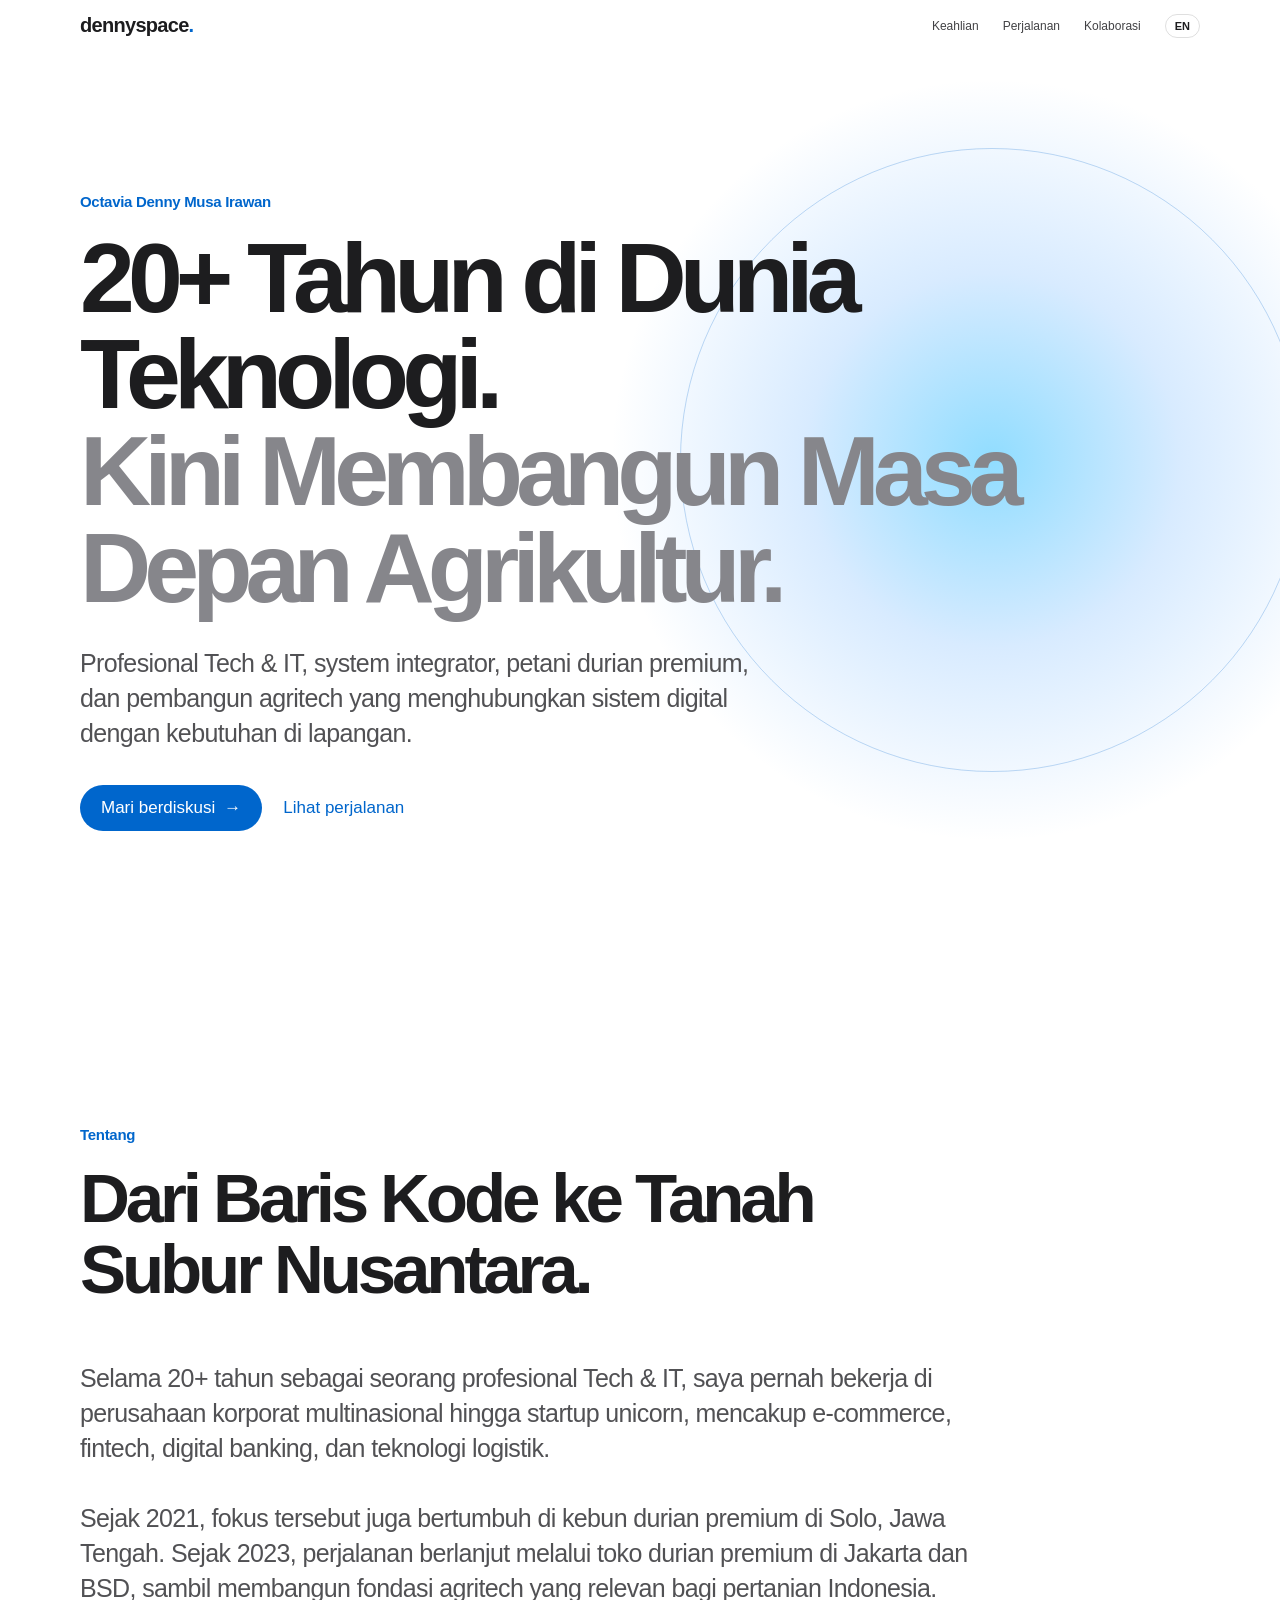
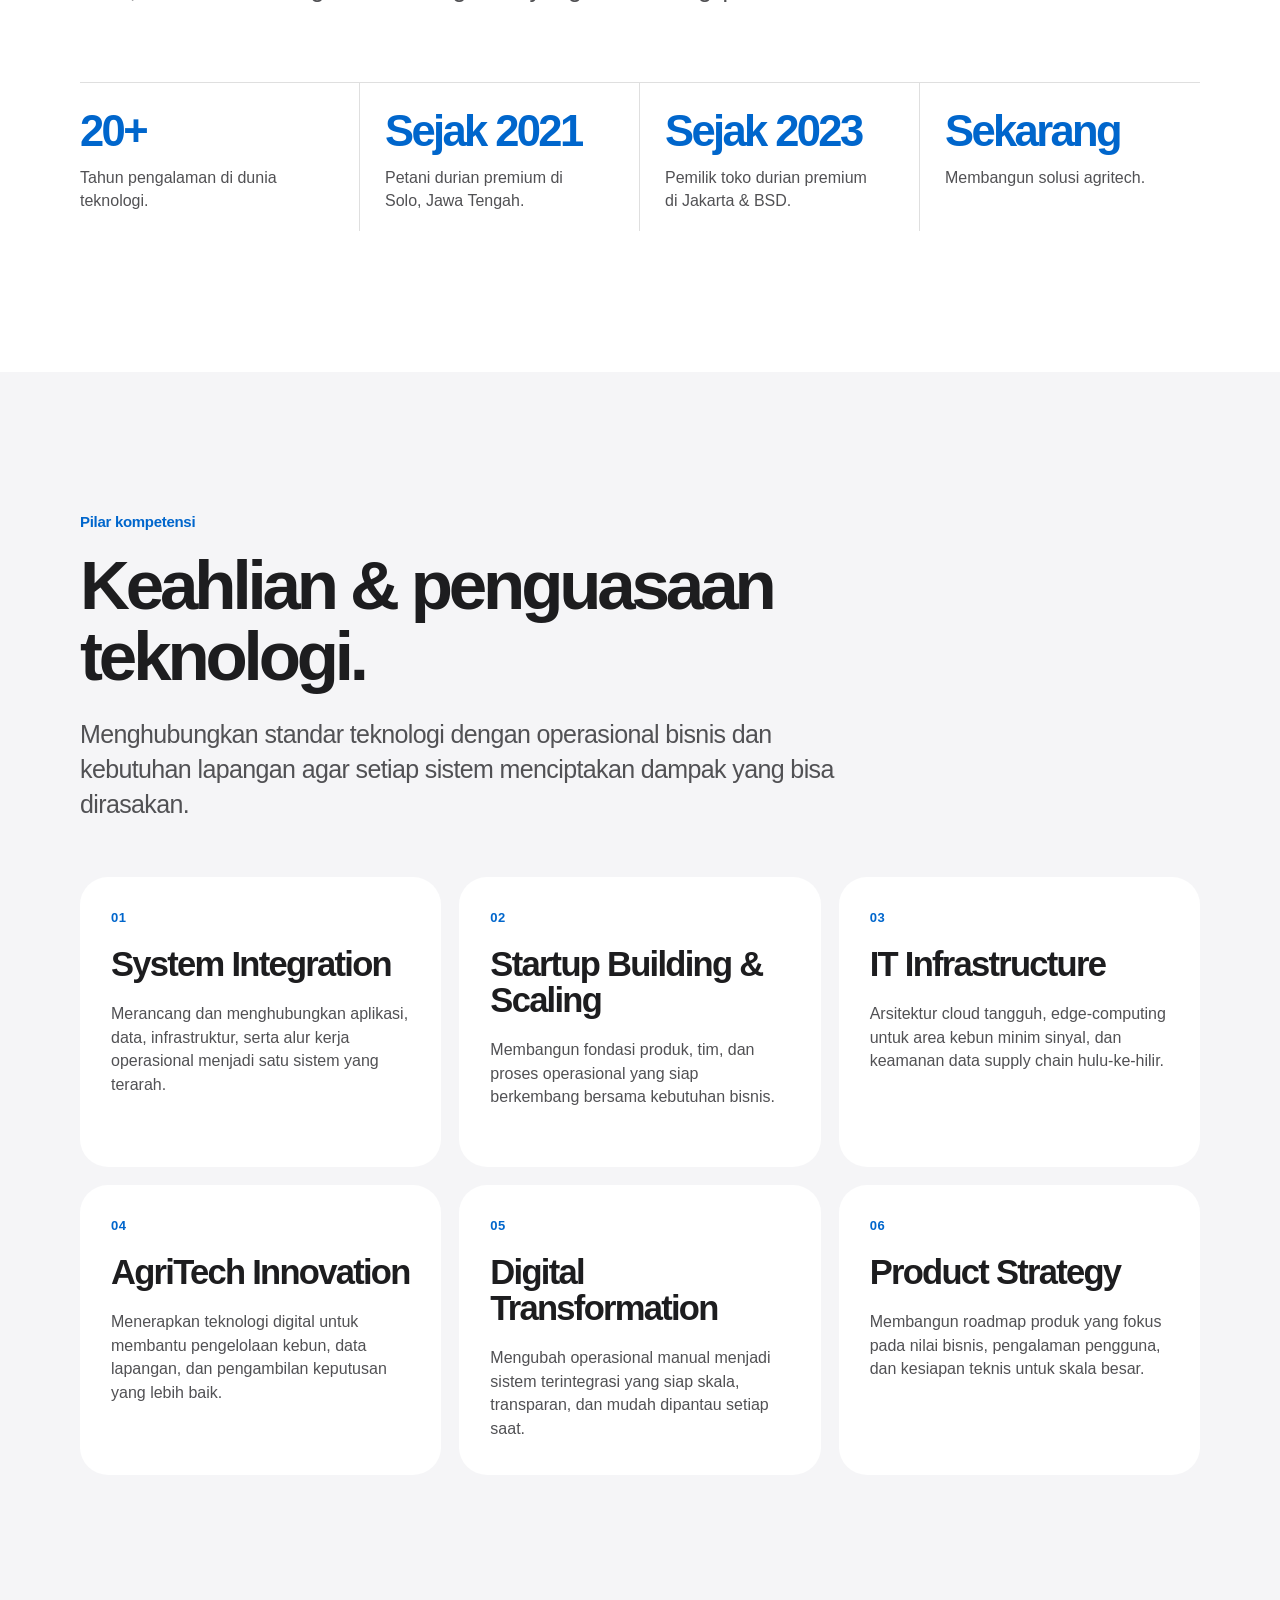
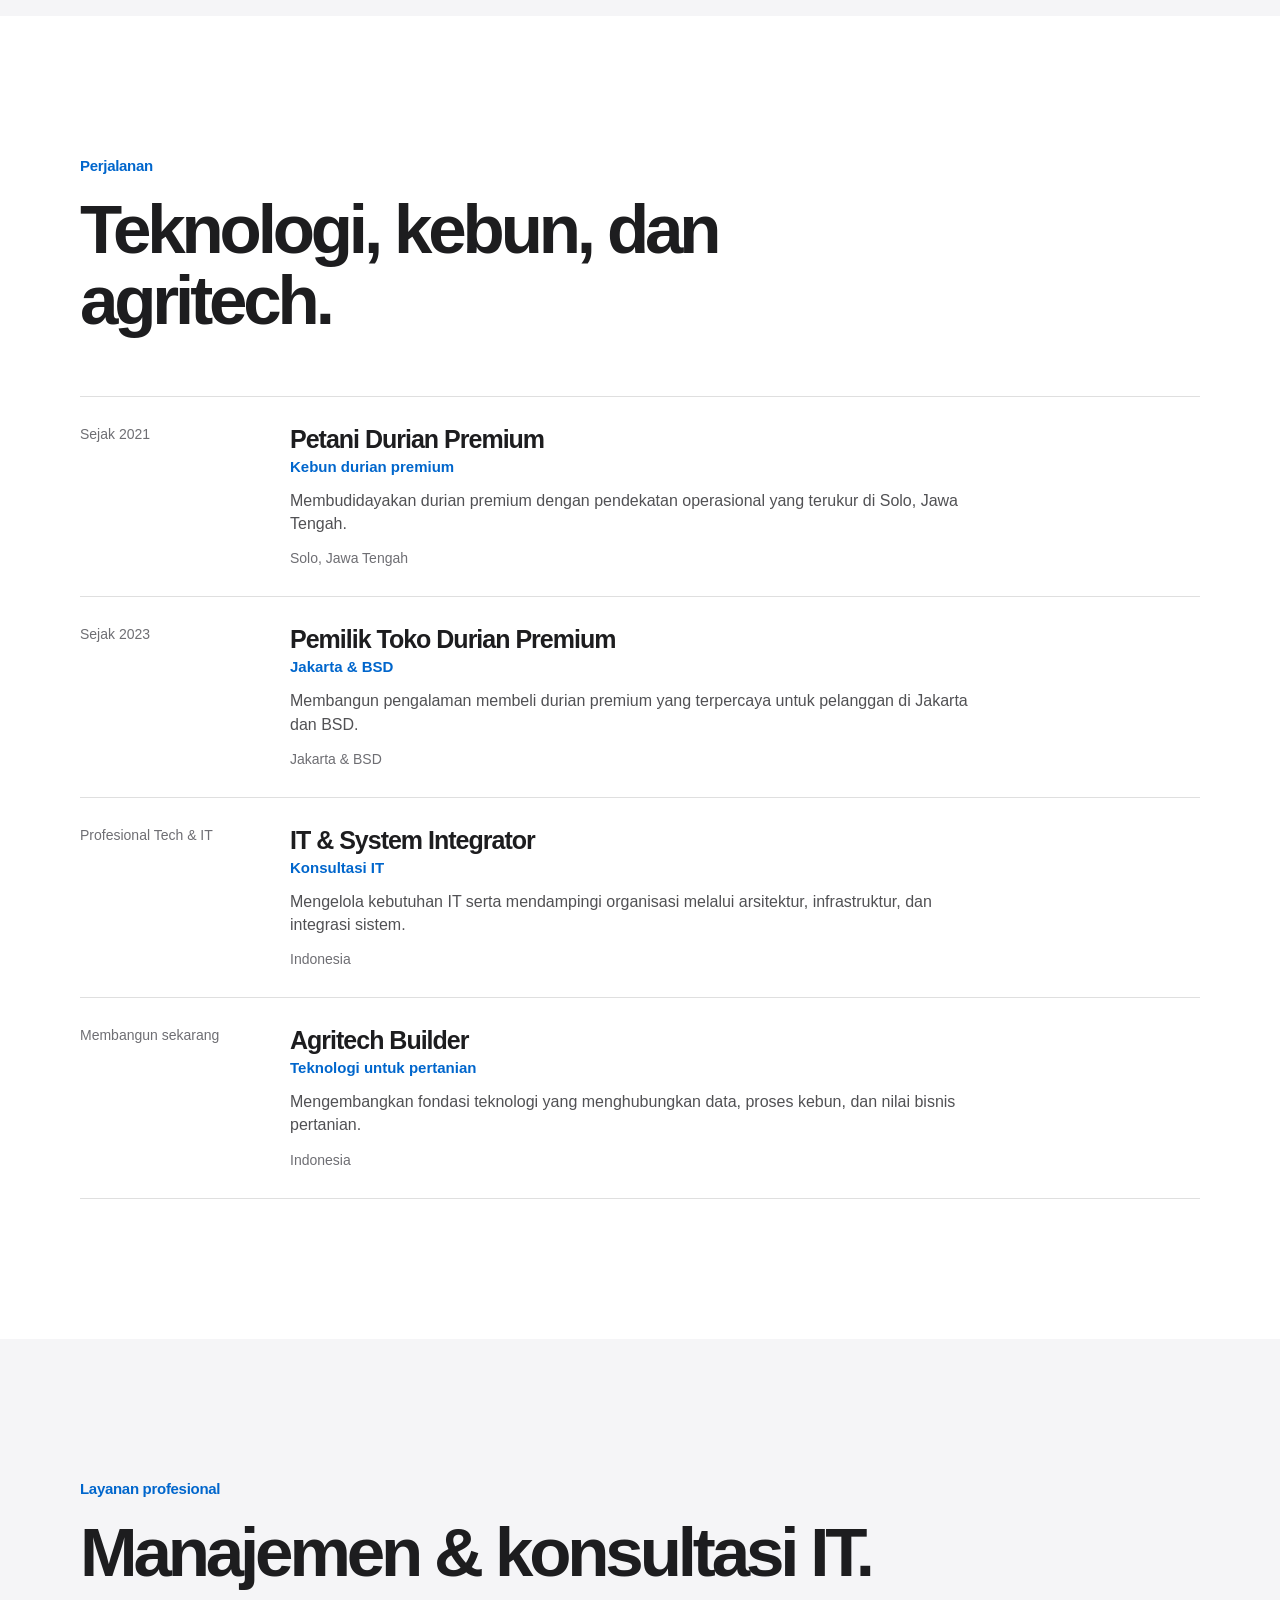
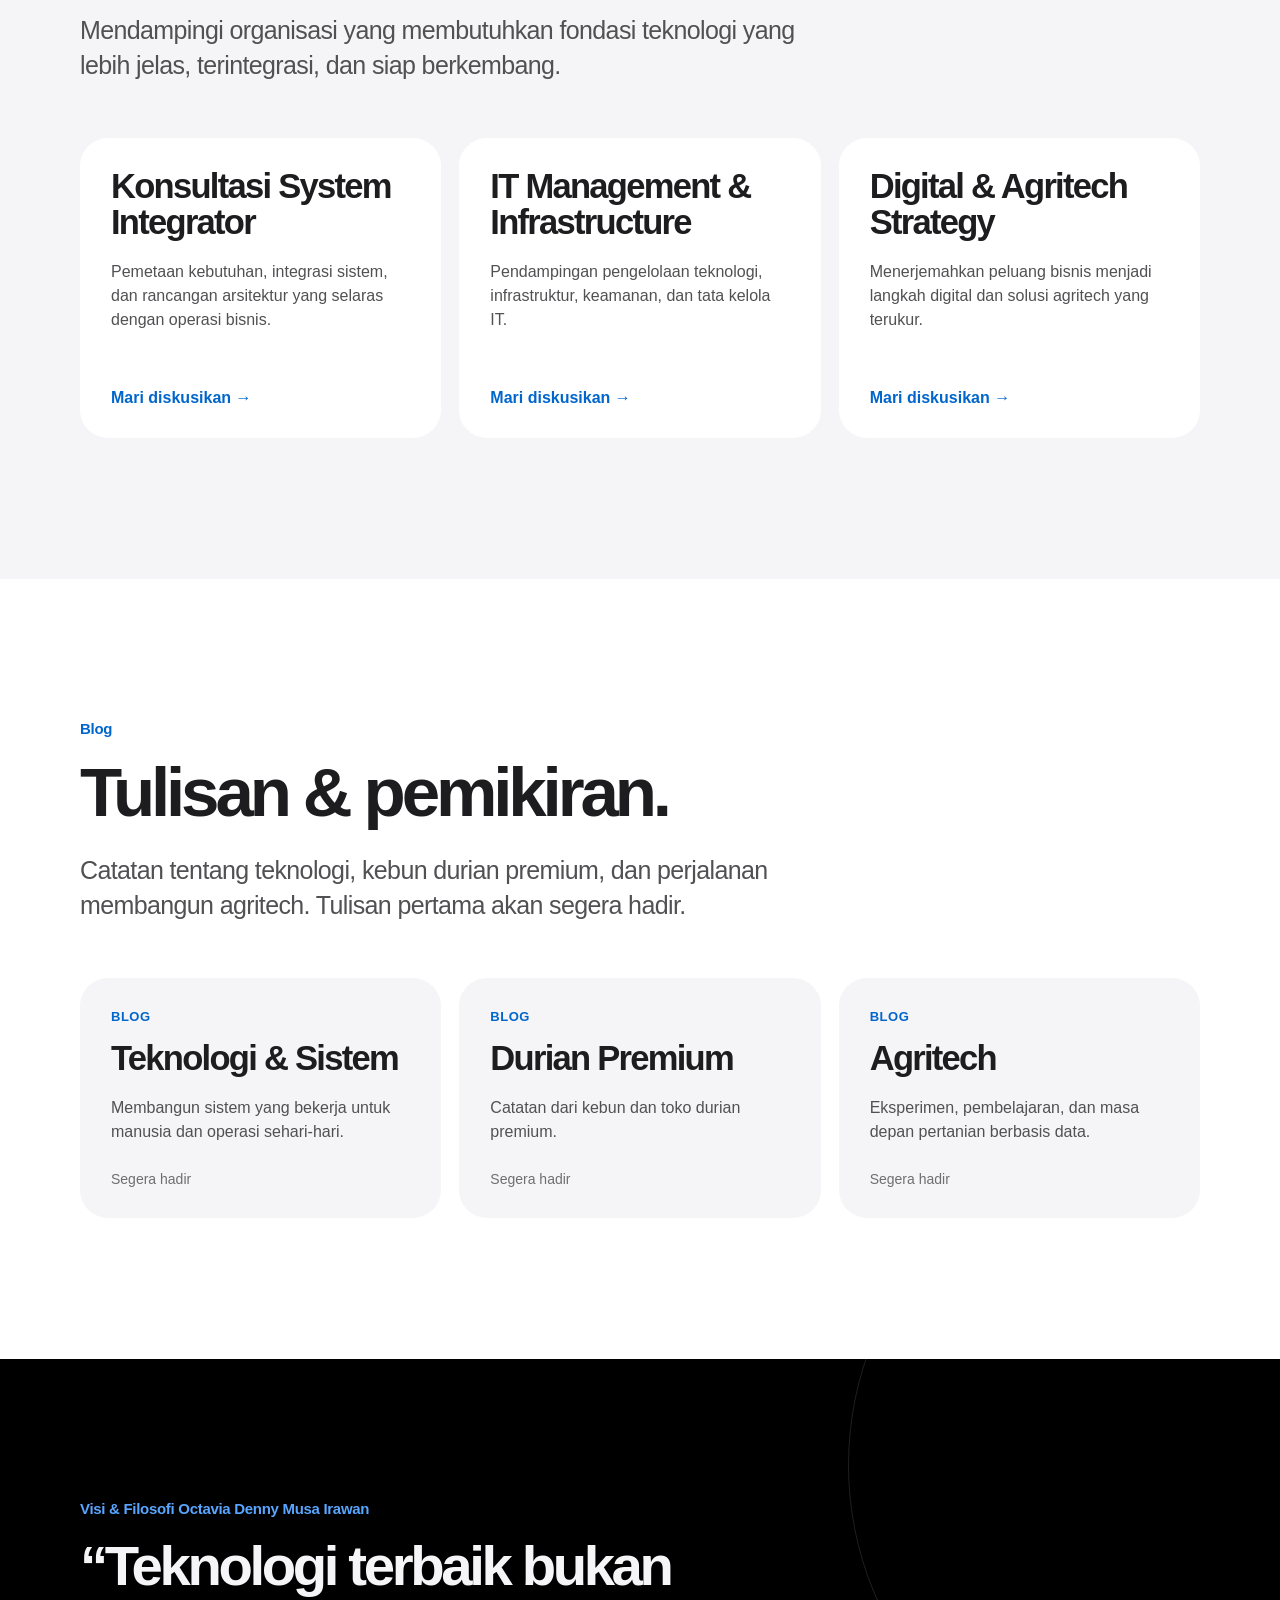
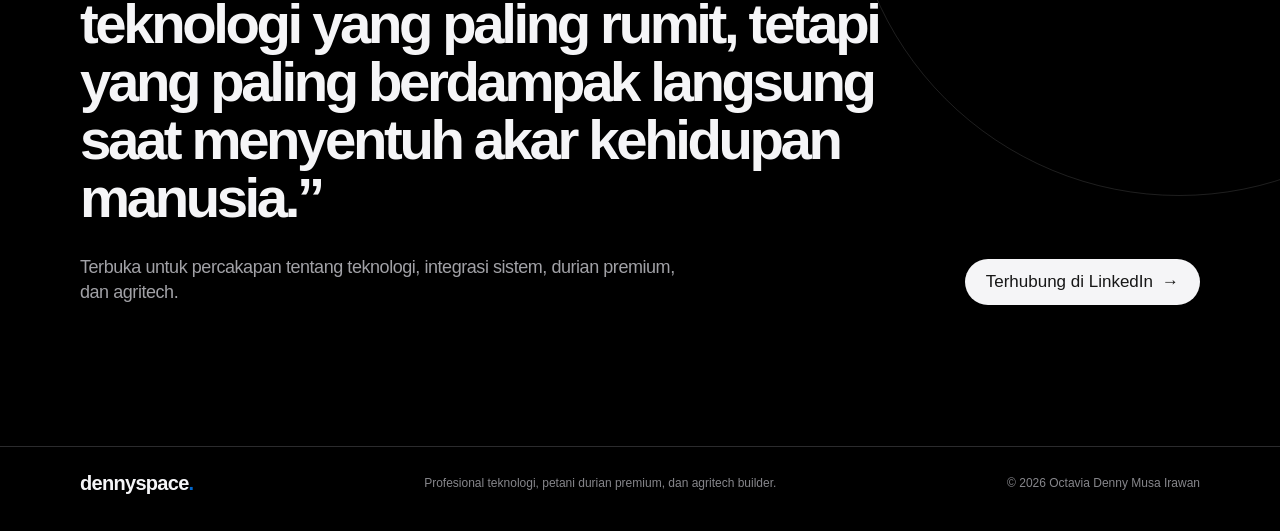
==== index.html @ 3243b3fc "fix: refine denny portfolio language" ====
<!doctype html>
<html lang="id">
  <head>
    <meta charset="utf-8" />
    <meta name="viewport" content="width=device-width, initial-scale=1" />
    <meta name="theme-color" content="#f5f5f7" />
    <meta name="description" content="Octavia Denny Musa Irawan: Tech & IT professional, premium durian farmer, and agritech builder." />
    <title>Dennyspace: Tech, IT, Premium Durian & Agritech.</title>
    <link rel="icon" href="/favicon.svg" type="image/svg+xml" />
    <link rel="stylesheet" href="/assets/styles.css?v=20260913.2" />
    <script>location.replace('/id/');</script>
  </head>
  <body></body>
</html>
---- assets/styles.css ----
:root {
  --ink: #1d1d1f;
  --muted: #6e6e73;
  --surface: #f5f5f7;
  --line: rgba(29, 29, 31, .14);
  --blue: #06c;
  --display: ui-sans-serif, -apple-system, BlinkMacSystemFont, "SF Pro Display", "Segoe UI", sans-serif;
}

* { box-sizing: border-box; }
html { scroll-behavior: smooth; }
body { background: #fff; color: var(--ink); font-family: var(--display); margin: 0; -webkit-font-smoothing: antialiased; }
a { color: inherit; text-decoration: none; }
a:focus-visible, button:focus-visible { outline: 3px solid #0077ed; outline-offset: 4px; }

.site-header {
  align-items: center; backdrop-filter: saturate(180%) blur(18px); background: rgba(255,255,255,.78);
  border-bottom: 1px solid transparent; display: flex; height: 52px; justify-content: space-between;
  padding: 0 max(24px, calc((100vw - 1120px) / 2)); position: sticky; top: 0; transition: border-color .2s, background .2s; z-index: 20;
}
.site-header.scrolled { background: rgba(255,255,255,.93); border-color: rgba(0,0,0,.08); }
.wordmark { font-size: 20px; font-weight: 700; letter-spacing: -.7px; }
.wordmark span { color: var(--blue); }
nav { align-items: center; display: flex; gap: 24px; }
nav a { color: #424245; font-size: 12px; }
nav .language { border: 1px solid var(--line); border-radius: 999px; color: var(--ink); font-size: 11px; font-weight: 650; padding: 5px 9px; }
.menu-toggle { background: transparent; border: 0; cursor: pointer; display: none; height: 36px; padding: 8px 0 8px 12px; width: 38px; }
.menu-toggle i { background: var(--ink); display: block; height: 1.5px; margin: 5px 0; transition: transform .2s; width: 19px; }

.section { padding: clamp(80px, 11vw, 150px) max(24px, calc((100vw - 1120px) / 2)); }
.section-light { background: #fff; }
.eyebrow { color: var(--blue); font-size: 15px; font-weight: 650; letter-spacing: -.02em; margin: 0 0 20px; }
h1, h2, h3, h4, p { margin-top: 0; }
h1 { font-size: clamp(54px, 7.7vw, 104px); letter-spacing: -.07em; line-height: .98; margin-bottom: 0; max-width: 980px; }
h1 span { color: #86868b; }
h2 { font-size: clamp(42px, 5.4vw, 72px); letter-spacing: -.06em; line-height: 1.03; margin-bottom: 0; max-width: 860px; }
.section-heading > p:not(.eyebrow), .lede, .about-copy, .contact-grid > div > p:last-child { color: #515154; font-size: clamp(19px, 2.1vw, 25px); letter-spacing: -.025em; line-height: 1.4; }

.hero { align-items: center; display: flex; min-height: min(800px, calc(100vh - 52px)); overflow: hidden; position: relative; }
.hero-content { position: relative; z-index: 1; }
.hero .lede { margin: 30px 0 0; max-width: 670px; }
.hero-orbit { background: radial-gradient(circle, rgba(126,215,255,.86) 0, rgba(115,183,255,.28) 34%, transparent 69%); border-radius: 50%; height: min(70vw, 780px); position: absolute; right: max(-230px, -8vw); top: 2%; width: min(70vw, 780px); }
.hero-orbit::after { border: 1px solid rgba(0,102,204,.24); border-radius: inherit; content: ""; inset: 10%; position: absolute; }
.hero-actions { display: flex; flex-wrap: wrap; gap: 15px; margin-top: 34px; }
.button { align-items: center; border-radius: 999px; display: inline-flex; font-size: 17px; font-weight: 500; gap: 9px; justify-content: center; padding: 13px 21px; transition: background .2s, transform .2s; }
.button:hover { transform: translateY(-1px); }
.button-primary { background: var(--blue); color: #fff; }
.button-primary:hover { background: #0077ed; }
.button-quiet { color: var(--blue); padding-inline: 6px; }

.about { padding-top: clamp(85px, 12vw, 165px); }
.split-heading { max-width: 900px; }
.about-copy { margin: 56px 0 0; max-width: 890px; }
.about-copy p { margin-bottom: 0; }
.values { border-top: 1px solid var(--line); display: grid; grid-template-columns: repeat(4, 1fr); margin-top: 76px; }
.value { border-right: 1px solid var(--line); padding: 27px 25px 5px 0; }
.value + .value { padding-left: 25px; }
.value:last-child { border-right: 0; }
.value strong { color: var(--blue); display: block; font-size: clamp(28px, 3.4vw, 45px); letter-spacing: -.06em; line-height: 1; }
.value p { color: #515154; font-size: 16px; line-height: 1.4; margin: 14px 0; max-width: 210px; }

.work, .services { background: var(--surface); }
.section-heading > p:not(.eyebrow) { margin: 25px 0 0; max-width: 760px; }
.competency-grid, .service-grid, .notes-grid { display: grid; gap: 18px; grid-template-columns: repeat(3, 1fr); margin-top: 55px; }
.competency-card, .service-card, .note-card { border-radius: 28px; padding: 31px; }
.competency-card { background: #fff; min-height: 290px; }
.competency-card small, .note-card small { color: var(--blue); font-size: 13px; font-weight: 700; letter-spacing: .04em; text-transform: uppercase; }
.competency-card h3, .service-card h3, .note-card h3 { font-size: clamp(26px, 2.7vw, 36px); letter-spacing: -.05em; line-height: 1.04; margin: 21px 0 0; }
.competency-card p, .service-card p, .note-card p { color: #515154; font-size: 16px; line-height: 1.48; margin: 19px 0 0; }

.experience { background: #fff; }
.timeline { border-top: 1px solid var(--line); margin-top: 60px; }
.timeline-item { border-bottom: 1px solid var(--line); display: grid; gap: 30px; grid-template-columns: 180px 1fr; padding: 29px 0; }
.timeline-date, .timeline-content span { color: var(--muted); font-size: 14px; }
.timeline-content h3 { font-size: 25px; letter-spacing: -.04em; line-height: 1.08; margin-bottom: 5px; }
.timeline-content h4 { color: var(--blue); font-size: 15px; font-weight: 600; margin-bottom: 14px; }
.timeline-content p { color: #515154; font-size: 16px; line-height: 1.45; margin-bottom: 14px; max-width: 700px; }

.service-card { background: #fff; display: flex; flex-direction: column; min-height: 300px; }
.service-card h3 { margin-top: 0; }
.service-card strong { color: var(--blue); font-size: 16px; margin-top: auto; padding-top: 24px; }
.notes { background: #fff; }
.note-card { background: var(--surface); display: flex; flex-direction: column; min-height: 240px; }
.note-card h3 { margin-top: 17px; }
.note-card span { color: var(--muted); font-size: 14px; margin-top: auto; padding-top: 20px; }

.contact { background: #000; color: #f5f5f7; overflow: hidden; position: relative; }
.contact::after { border: 1px solid rgba(255,255,255,.12); border-radius: 50%; content: ""; height: 660px; position: absolute; right: -230px; top: -225px; width: 660px; }
.contact-grid { align-items: end; display: grid; gap: 70px; grid-template-columns: minmax(0, 1fr) auto; position: relative; z-index: 1; }
.contact .eyebrow { color: #58a6ff; }
.contact h2 { font-size: clamp(34px, 4.4vw, 61px); max-width: 850px; }
.contact-grid > div > p:last-child { color: #a1a1a6; font-size: 18px; margin: 28px 0 0; max-width: 600px; }
.contact .button-primary { background: #f5f5f7; color: #171717; white-space: nowrap; }
.contact .button-primary:hover { background: #fff; }
footer { align-items: center; background: #000; border-top: 1px solid #2b2b2d; color: #86868b; display: grid; font-size: 12px; gap: 25px; grid-template-columns: auto 1fr auto; padding: 25px max(24px, calc((100vw - 1120px) / 2)) 36px; }
footer .wordmark { color: #f5f5f7; }
footer p { margin: 0; }
footer p:nth-child(2) { text-align: center; }

.reveal { opacity: 0; transform: translateY(18px); transition: opacity .65s ease, transform .65s ease; }
.reveal.visible { opacity: 1; transform: translateY(0); }

@media (max-width: 720px) {
  .site-header { padding-inline: 20px; }
  .menu-toggle { display: block; }
  nav { background: rgba(255,255,255,.98); border-bottom: 1px solid var(--line); display: none; left: 0; padding: 20px; position: absolute; right: 0; top: 52px; }
  nav a { font-size: 16px; padding: 8px 0; }
  nav .language { align-self: flex-start; font-size: 12px; padding: 6px 10px; }
  .site-header.open nav { display: flex; flex-direction: column; align-items: flex-start; }
  .site-header.open .menu-toggle i:first-child { transform: translateY(3.25px) rotate(45deg); }
  .site-header.open .menu-toggle i:last-child { transform: translateY(-3.25px) rotate(-45deg); }
  .section { padding-inline: 22px; }
  .hero { min-height: 690px; }
  h1 { font-size: clamp(46px, 13vw, 62px); max-width: 340px; }
  .hero .lede { font-size: 20px; max-width: 335px; }
  .hero-orbit { height: 115vw; opacity: .77; right: -55vw; top: 21%; width: 115vw; }
  .values { grid-template-columns: 1fr; margin-top: 48px; }
  .value, .value + .value { border-bottom: 1px solid var(--line); border-right: 0; padding: 22px 0; }
  .value:last-child { border-bottom: 0; }
  .competency-grid, .service-grid, .notes-grid { grid-template-columns: 1fr; margin-top: 38px; }
  .competency-card, .service-card, .note-card { min-height: 0; padding: 28px; }
  .timeline { margin-top: 42px; }
  .timeline-item { gap: 9px; grid-template-columns: 1fr; padding: 25px 0; }
  .contact-grid { align-items: start; gap: 35px; grid-template-columns: 1fr; }
  .contact .button { justify-self: start; }
  footer { align-items: start; gap: 13px; grid-template-columns: 1fr; }
  footer p:nth-child(2) { text-align: left; }
}

@media (prefers-reduced-motion: reduce) {
  html { scroll-behavior: auto; }
  *, *::before, *::after { transition-duration: .01ms !important; }
  .reveal { opacity: 1; transform: none; }
}
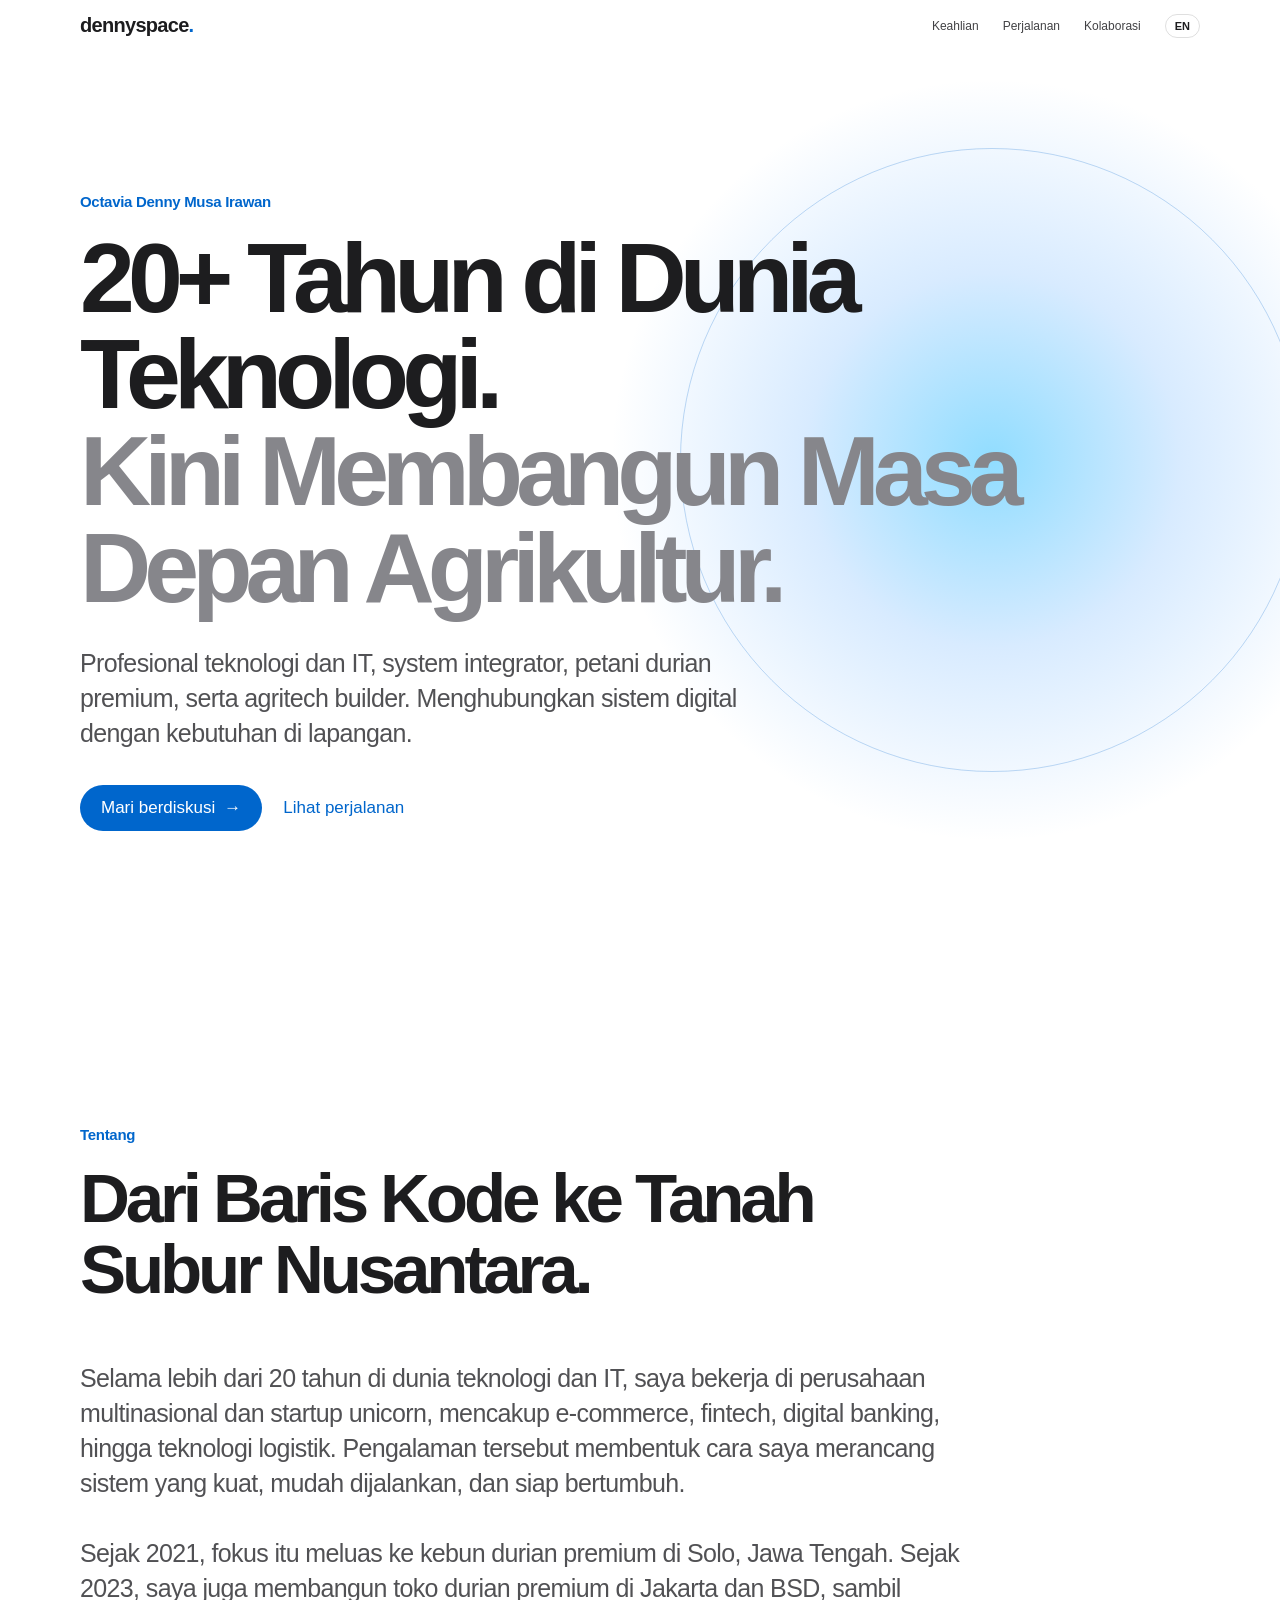
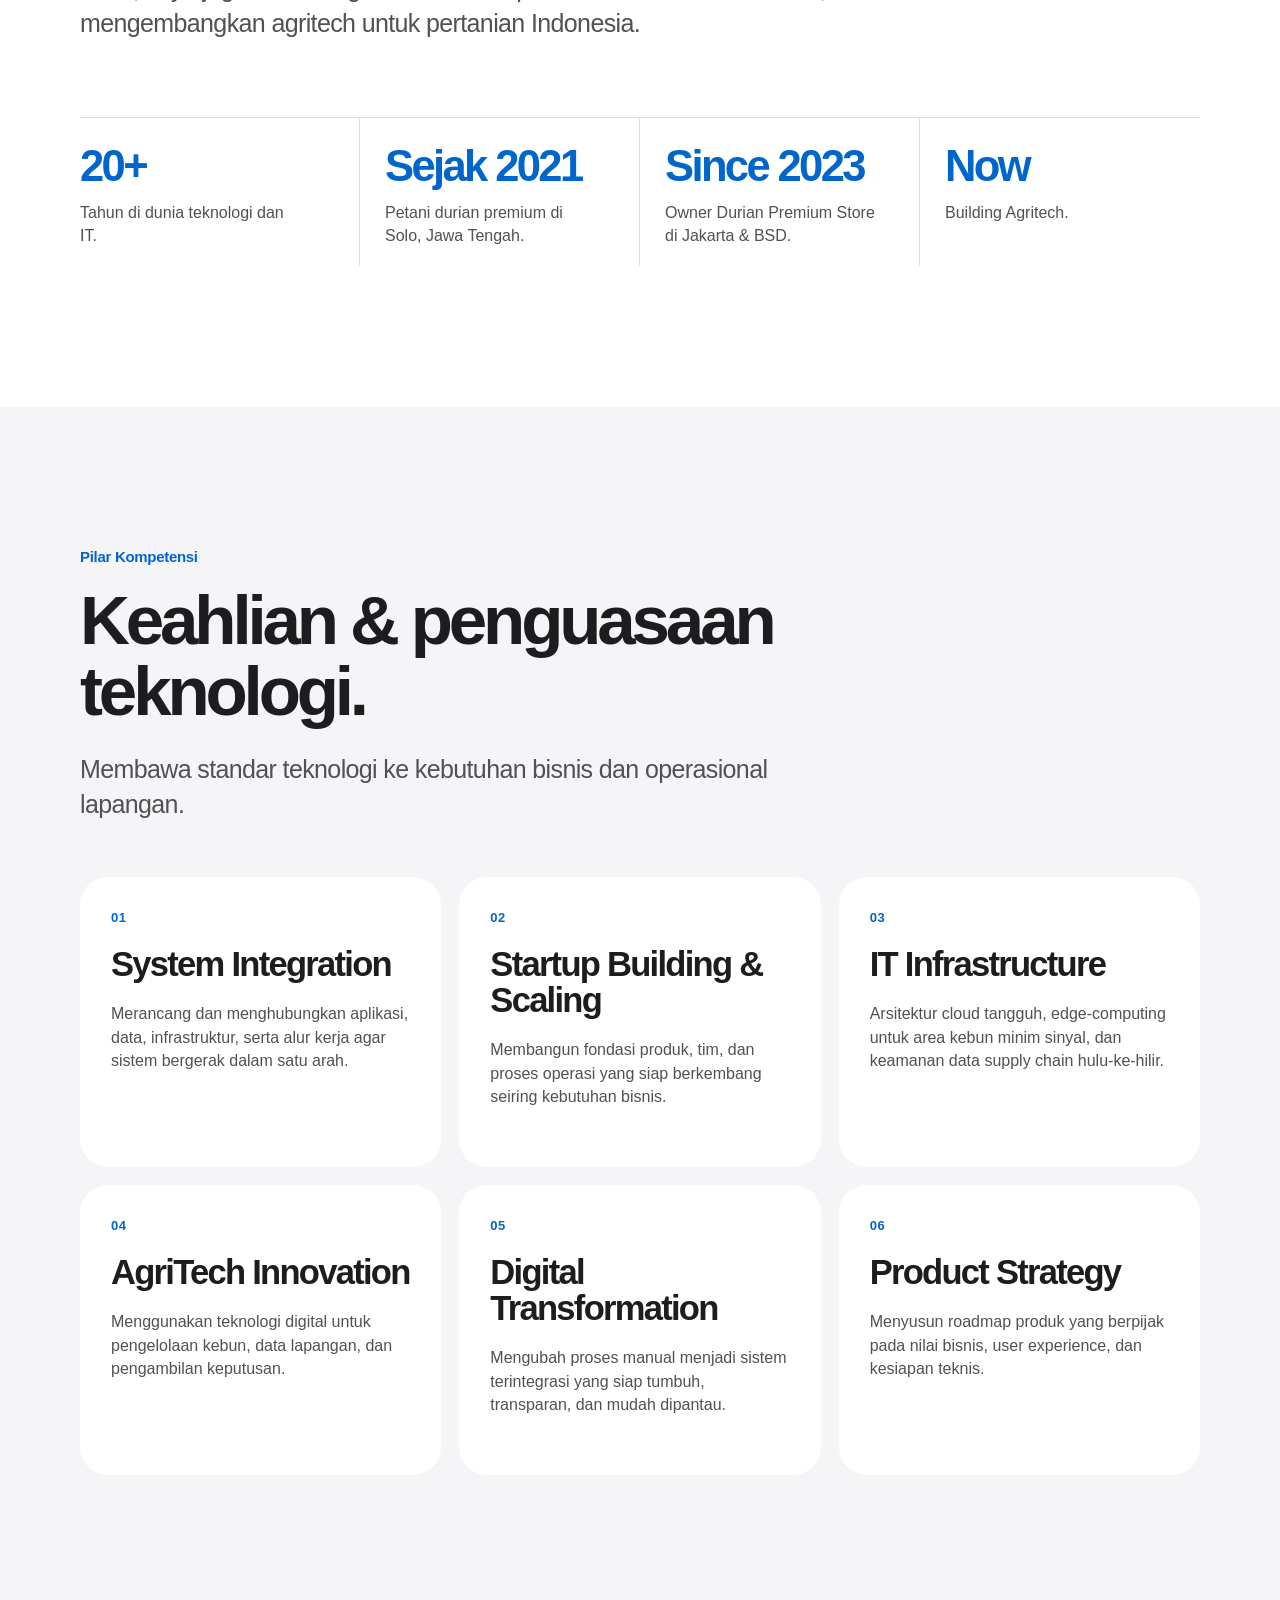
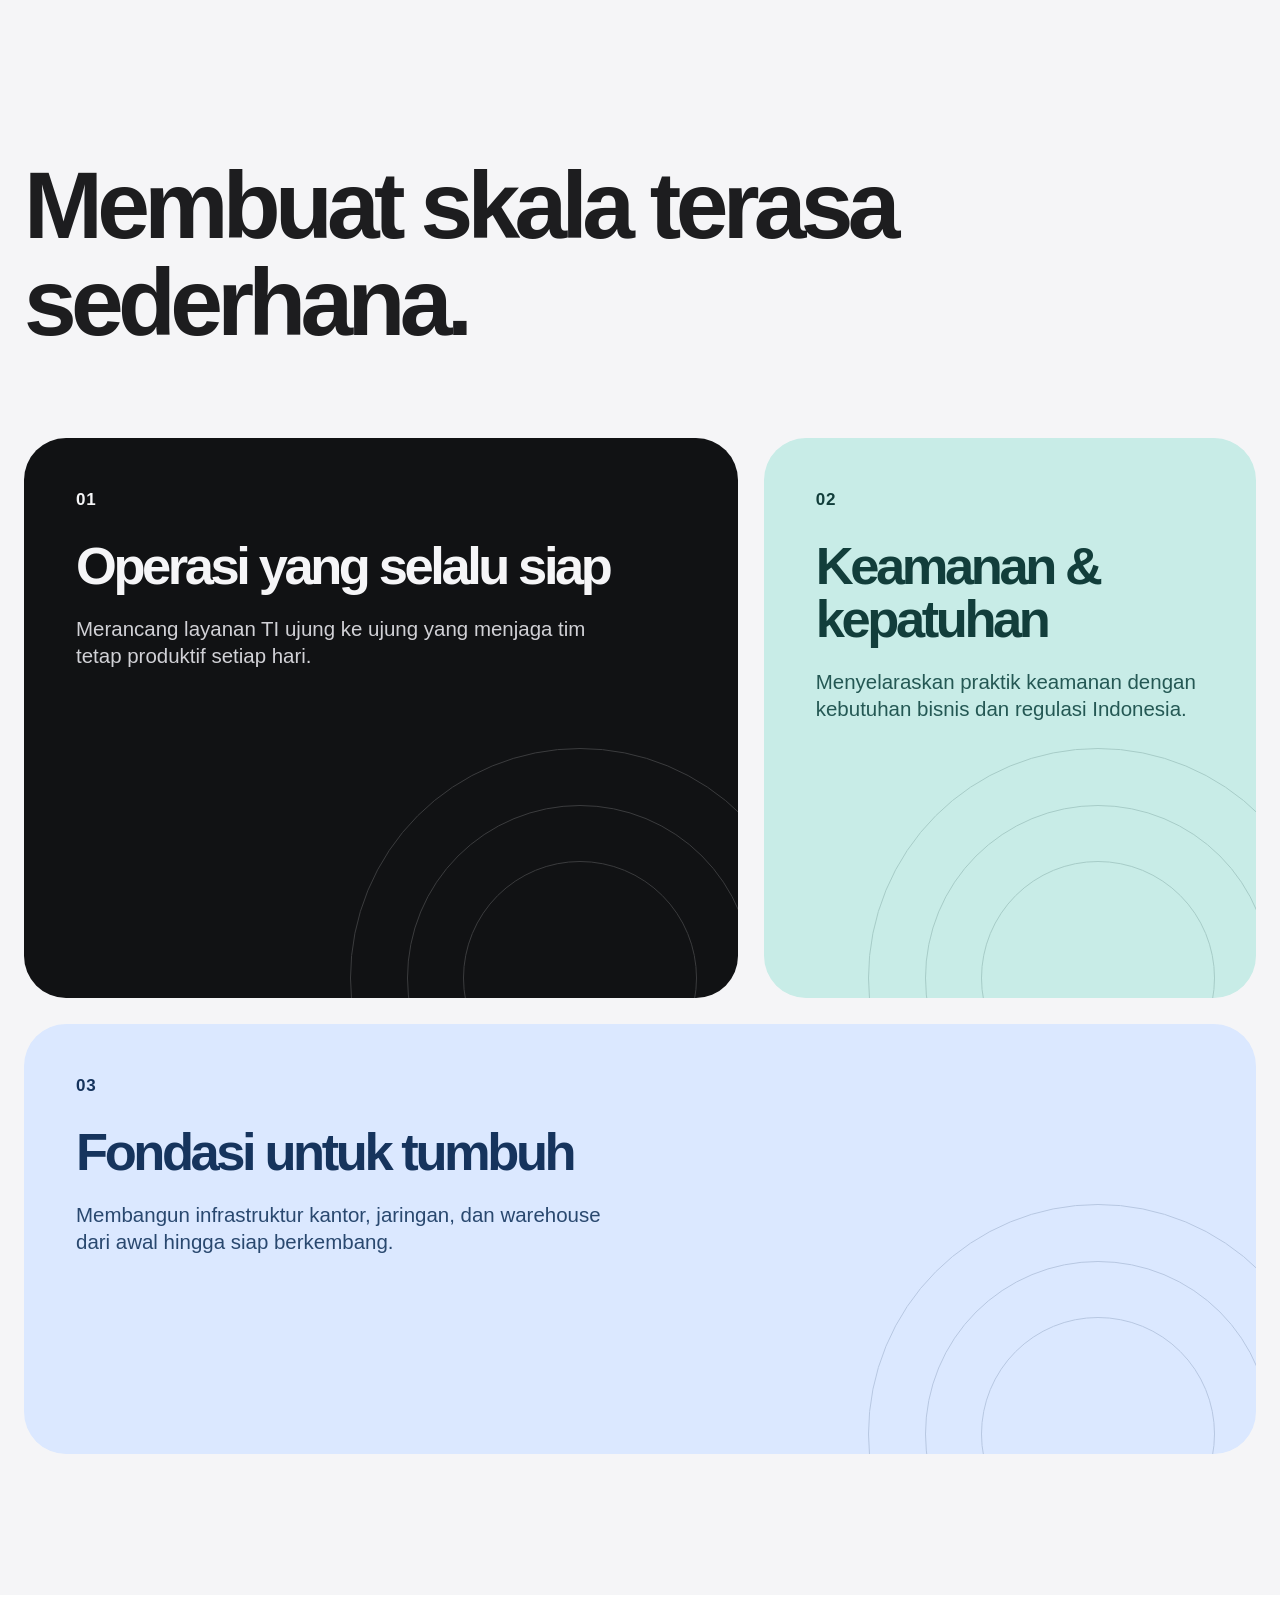
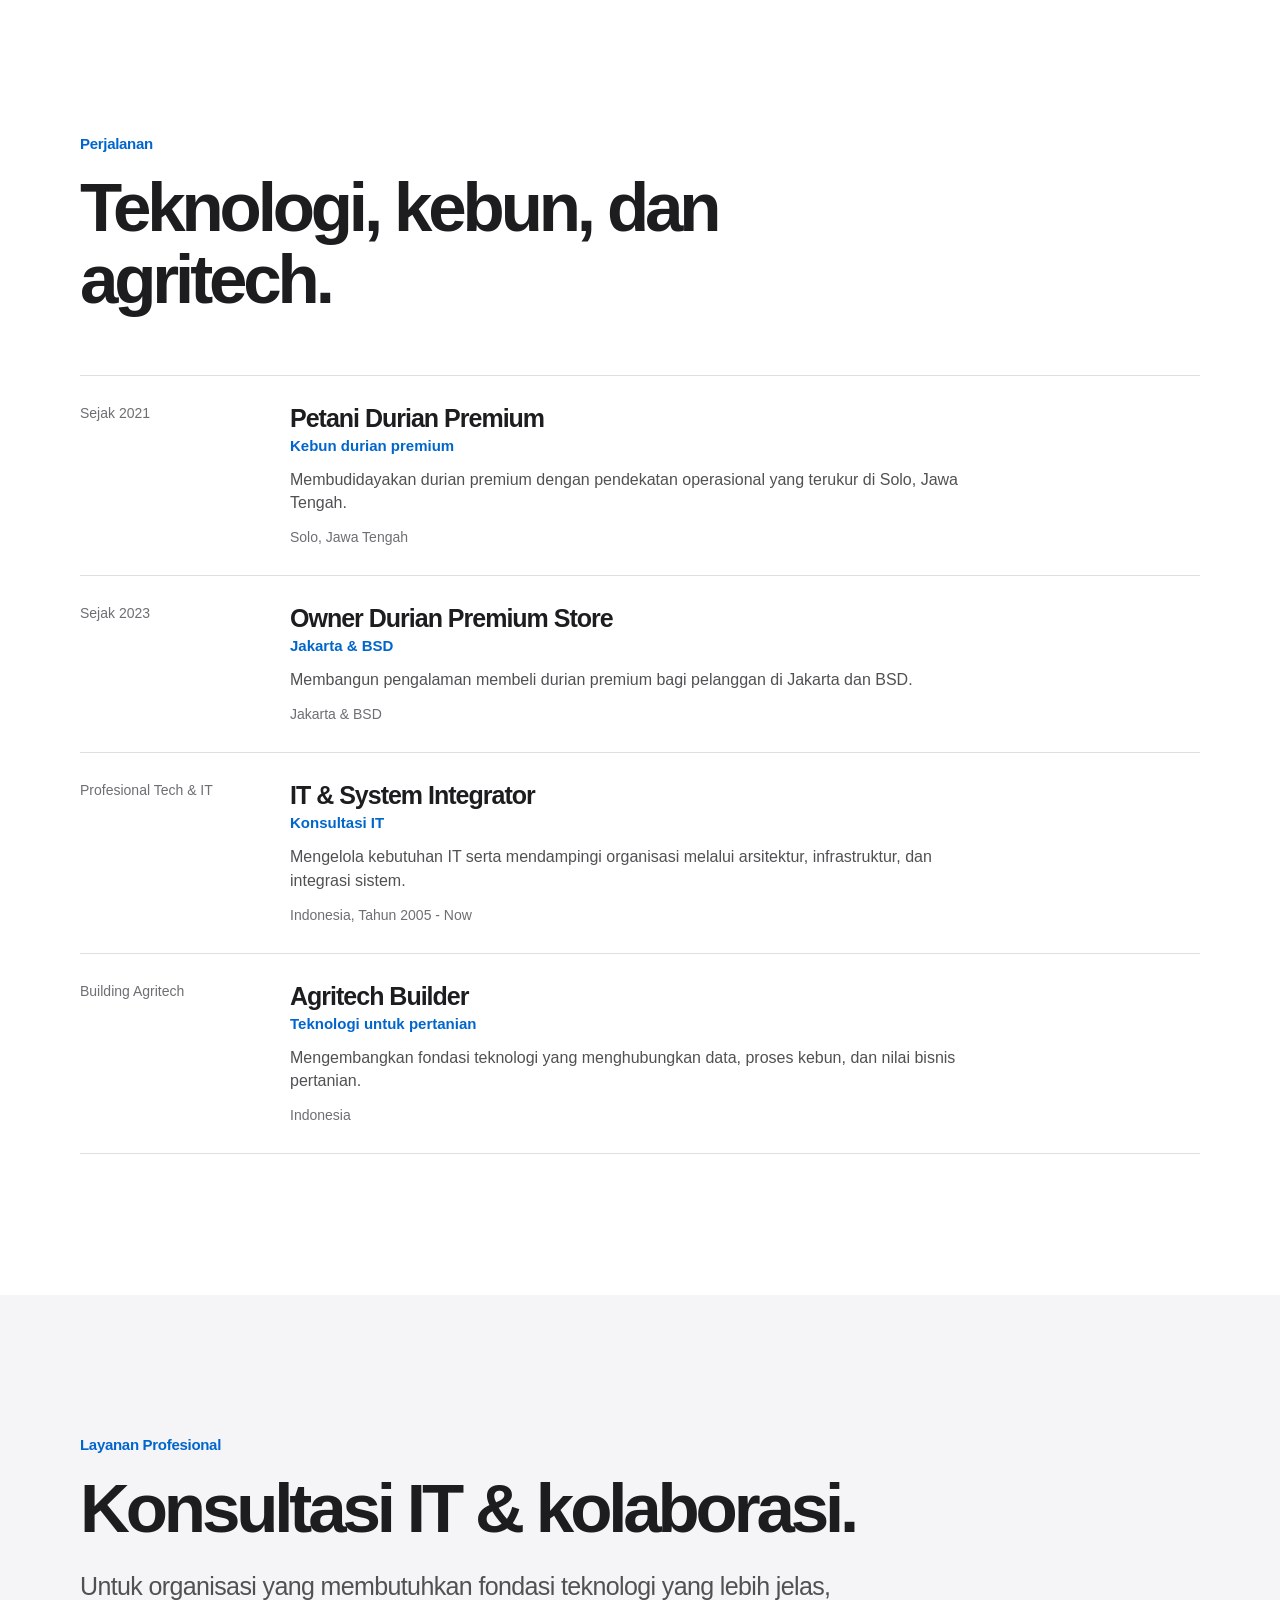
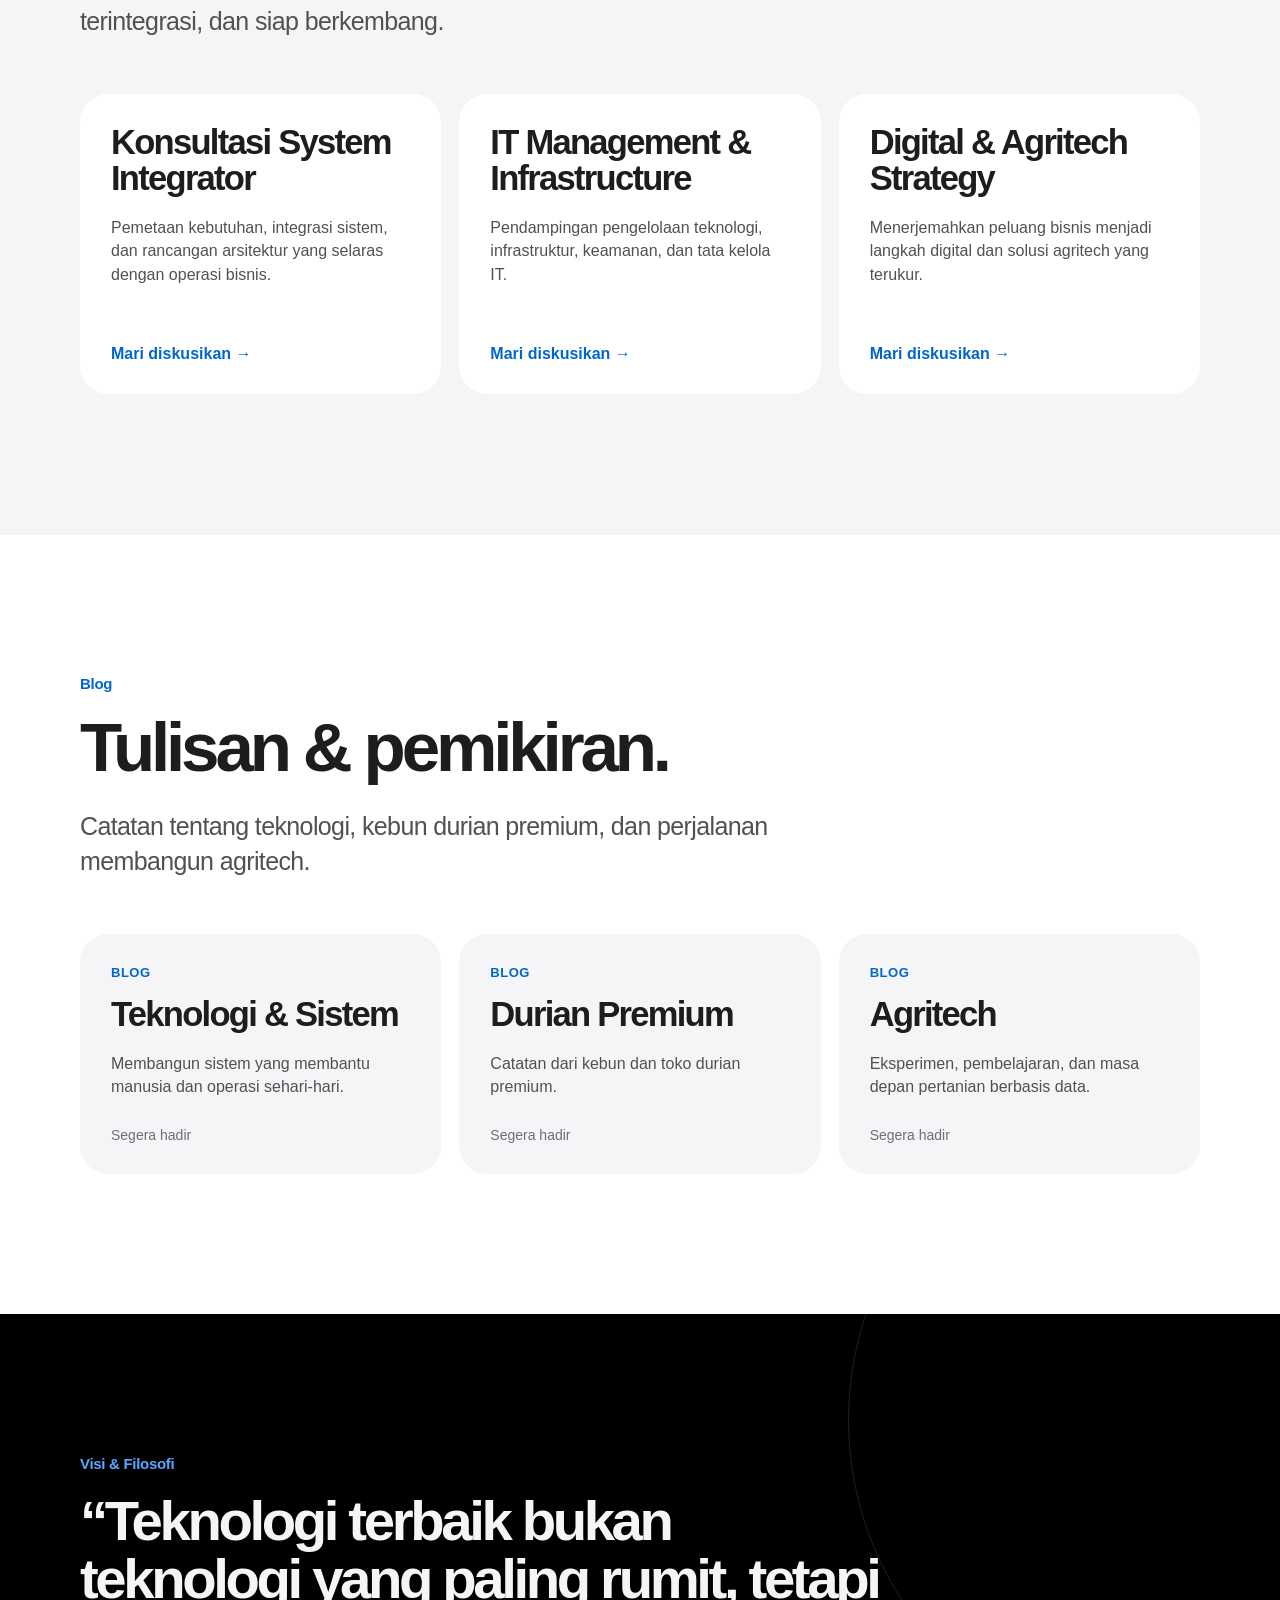
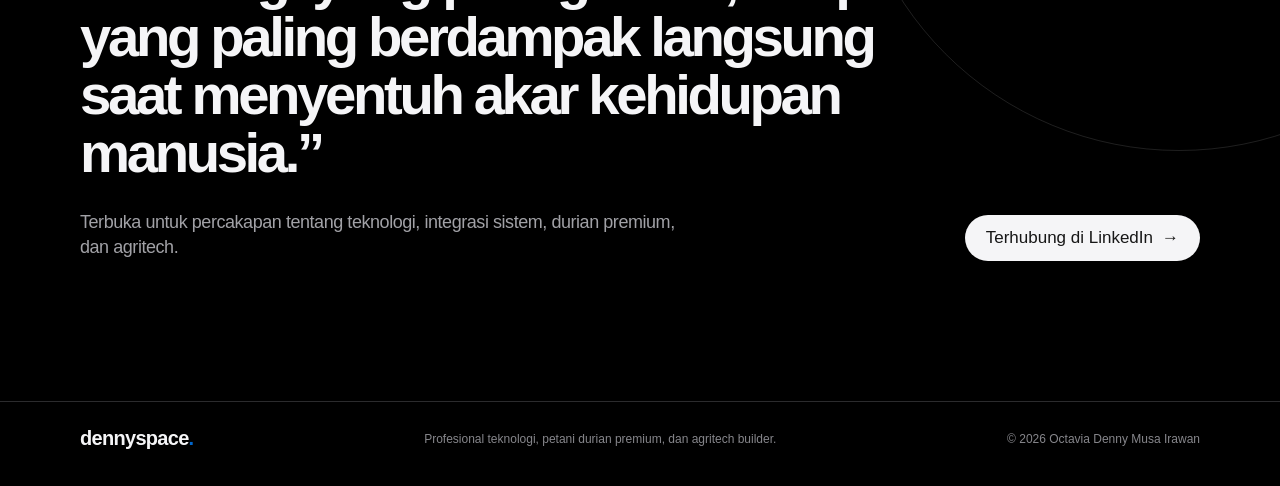
==== commit 5d17996e: "fix: refresh stylesheet cache version" ====
--- a/index.html
+++ b/index.html
@@ -7,7 +7,7 @@
     <meta name="description" content="Octavia Denny Musa Irawan: Tech & IT professional, premium durian farmer, and agritech builder." />
     <title>Dennyspace: Tech, IT, Premium Durian & Agritech.</title>
     <link rel="icon" href="/favicon.svg" type="image/svg+xml" />
-    <link rel="stylesheet" href="/assets/styles.css?v=20260913.2" />
+    <link rel="stylesheet" href="/assets/styles.css?v=20260913.3" />
     <script>location.replace('/id/');</script>
   </head>
   <body></body>
--- a/assets/styles.css
+++ b/assets/styles.css
@@ -68,6 +68,25 @@
 .competency-card h3, .service-card h3, .note-card h3 { font-size: clamp(26px, 2.7vw, 36px); letter-spacing: -.05em; line-height: 1.04; margin: 21px 0 0; }
 .competency-card p, .service-card p, .note-card p { color: #515154; font-size: 16px; line-height: 1.48; margin: 19px 0 0; }
 
+.scale { background: var(--surface); padding-inline: max(24px, calc((100vw - 1670px) / 2)); }
+.scale .section-heading h2 { font-size: clamp(54px, 7.4vw, 102px); max-width: 980px; }
+.scale-grid { display: grid; gap: 26px; grid-template-columns: 1.45fr 1fr; margin-top: 86px; }
+.scale-card { border-radius: 42px; min-height: 560px; overflow: hidden; padding: 52px; position: relative; }
+.scale-card:nth-child(3) { grid-column: span 2; min-height: 430px; }
+.scale-card small { display: block; font-size: 17px; font-weight: 700; letter-spacing: .04em; position: relative; z-index: 1; }
+.scale-card h3 { font-size: clamp(38px, 4.1vw, 62px); letter-spacing: -.065em; line-height: 1.01; margin: 29px 0 0; max-width: 680px; position: relative; z-index: 1; }
+.scale-card p { font-size: clamp(18px, 1.6vw, 25px); line-height: 1.34; margin: 23px 0 0; max-width: 560px; position: relative; z-index: 1; }
+.scale-card.dark { background: #111214; color: #f5f5f7; }
+.scale-card.dark p { color: #d1d1d6; }
+.scale-card.mint { background: #c8ece7; color: #123e3b; }
+.scale-card.mint p { color: #245854; }
+.scale-card.blue { background: #dbe8ff; color: #16345d; }
+.scale-card.blue p { color: #29486f; }
+.scale-rings { border: 1px solid currentColor; border-radius: 50%; bottom: -210px; height: 460px; opacity: .18; position: absolute; right: -72px; width: 460px; }
+.scale-rings::before, .scale-rings::after { border: 1px solid currentColor; border-radius: inherit; content: ""; position: absolute; }
+.scale-rings::before { inset: 56px; }
+.scale-rings::after { inset: 112px; }
+
 .experience { background: #fff; }
 .timeline { border-top: 1px solid var(--line); margin-top: 60px; }
 .timeline-item { border-bottom: 1px solid var(--line); display: grid; gap: 30px; grid-template-columns: 180px 1fr; padding: 29px 0; }
@@ -117,8 +136,13 @@
   .values { grid-template-columns: 1fr; margin-top: 48px; }
   .value, .value + .value { border-bottom: 1px solid var(--line); border-right: 0; padding: 22px 0; }
   .value:last-child { border-bottom: 0; }
-  .competency-grid, .service-grid, .notes-grid { grid-template-columns: 1fr; margin-top: 38px; }
+  .competency-grid, .service-grid, .notes-grid, .scale-grid { grid-template-columns: 1fr; margin-top: 38px; }
   .competency-card, .service-card, .note-card { min-height: 0; padding: 28px; }
+  .scale { padding-inline: 22px; }
+  .scale-grid { gap: 18px; margin-top: 45px; }
+  .scale-card, .scale-card:nth-child(3) { border-radius: 28px; grid-column: auto; min-height: 330px; padding: 28px; }
+  .scale-card h3 { font-size: 38px; }
+  .scale-card p { font-size: 18px; }
   .timeline { margin-top: 42px; }
   .timeline-item { gap: 9px; grid-template-columns: 1fr; padding: 25px 0; }
   .contact-grid { align-items: start; gap: 35px; grid-template-columns: 1fr; }
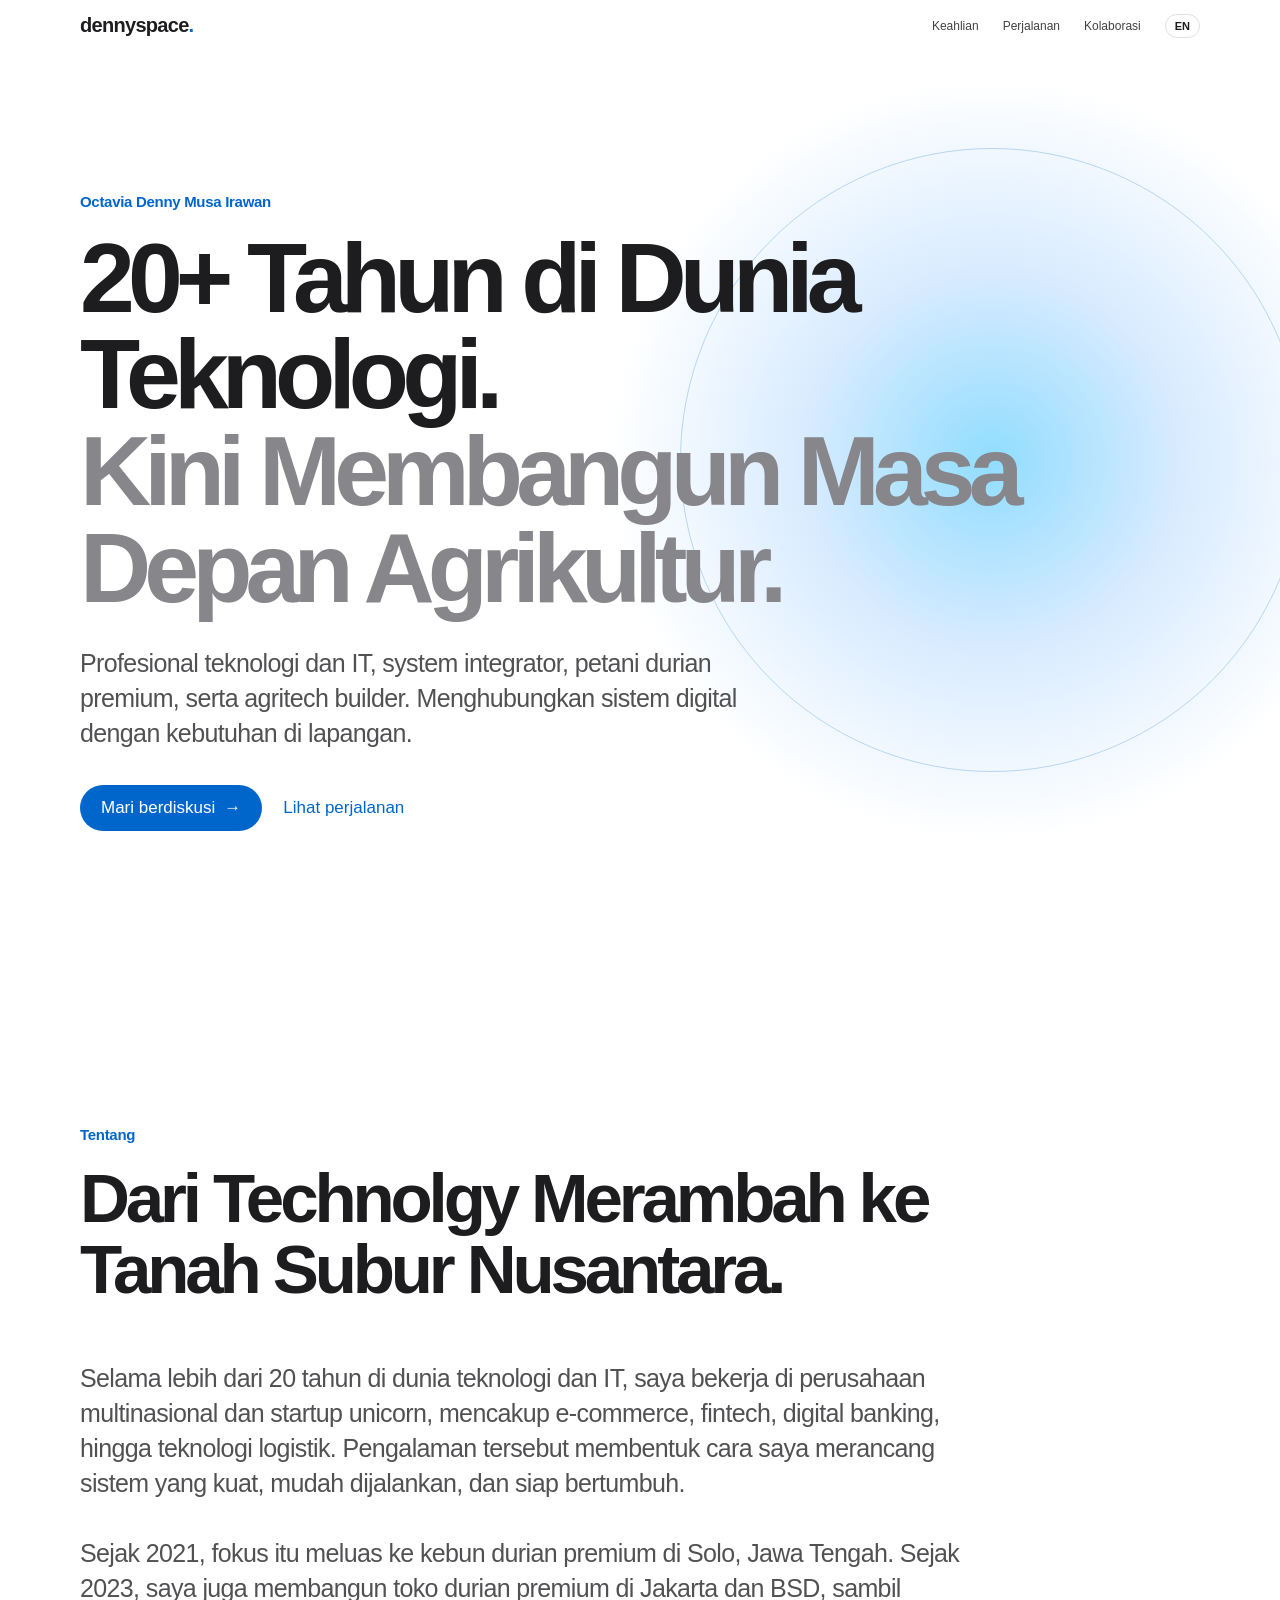
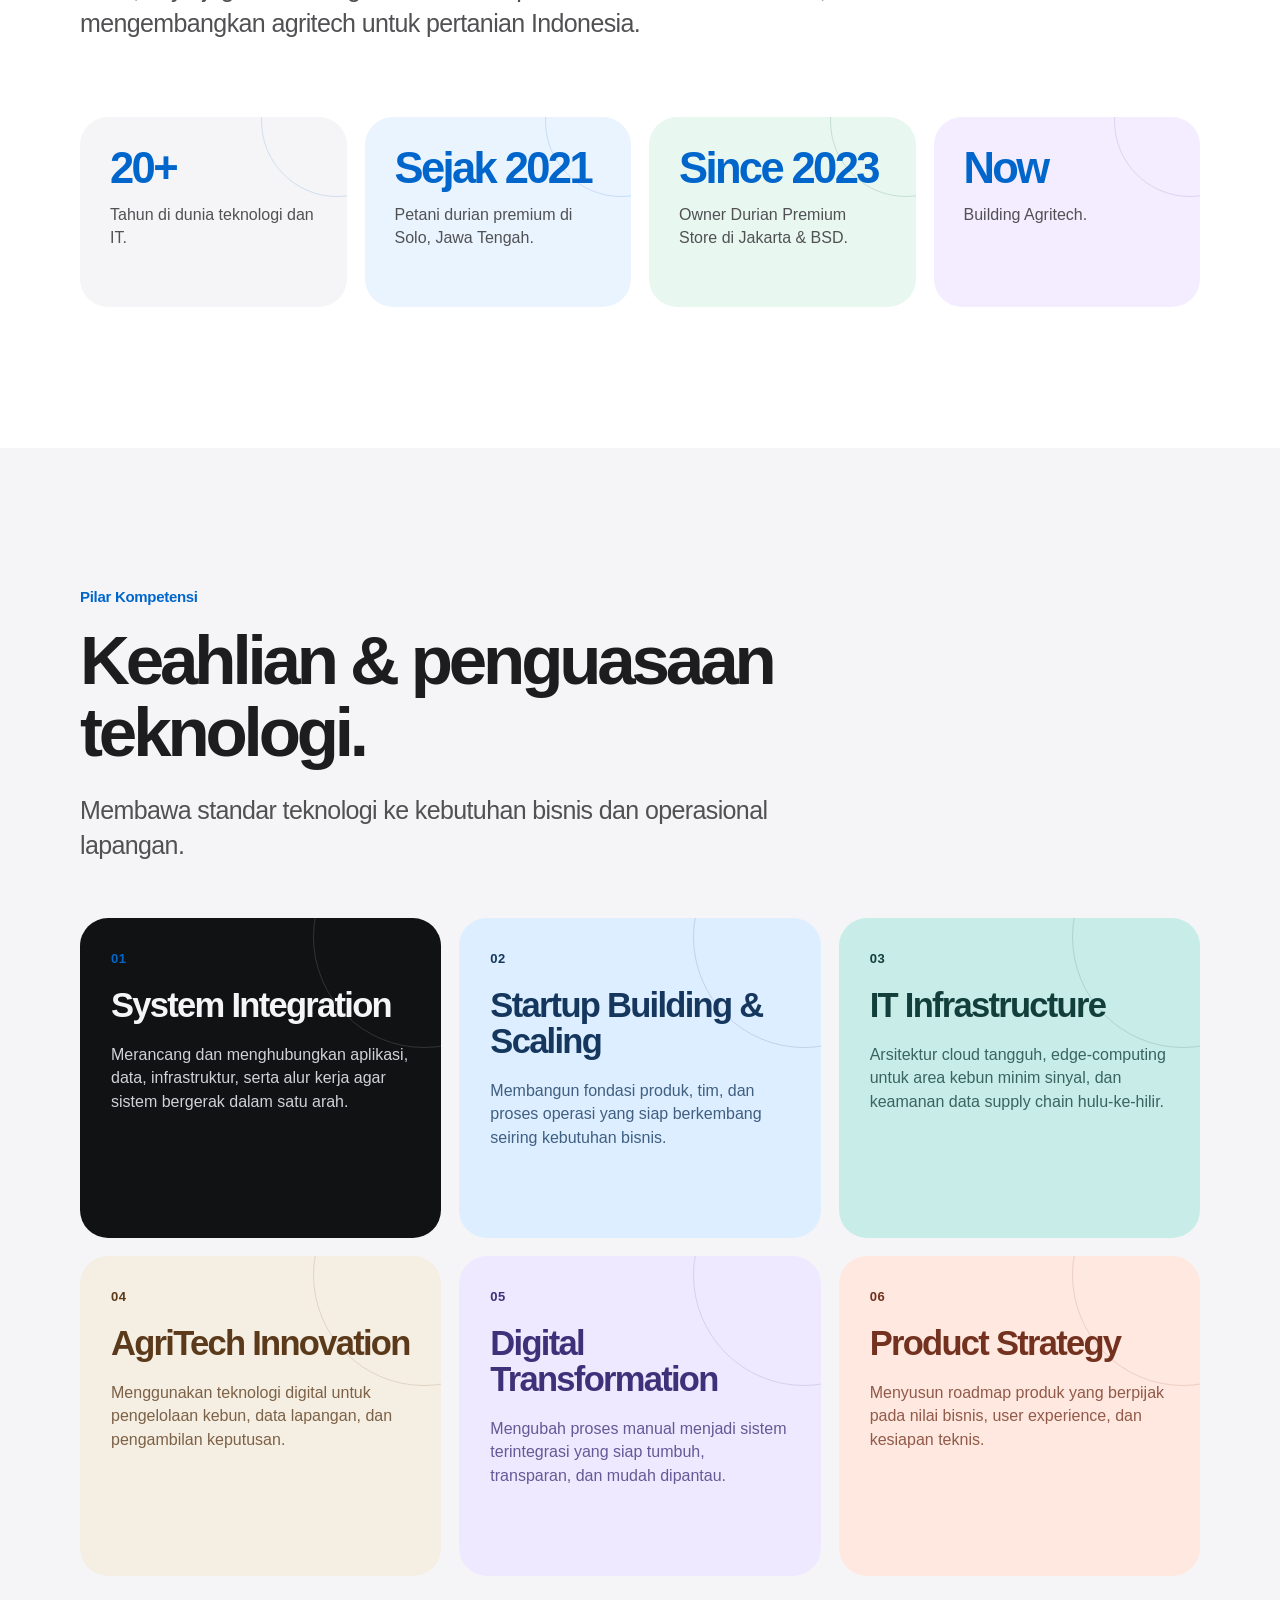
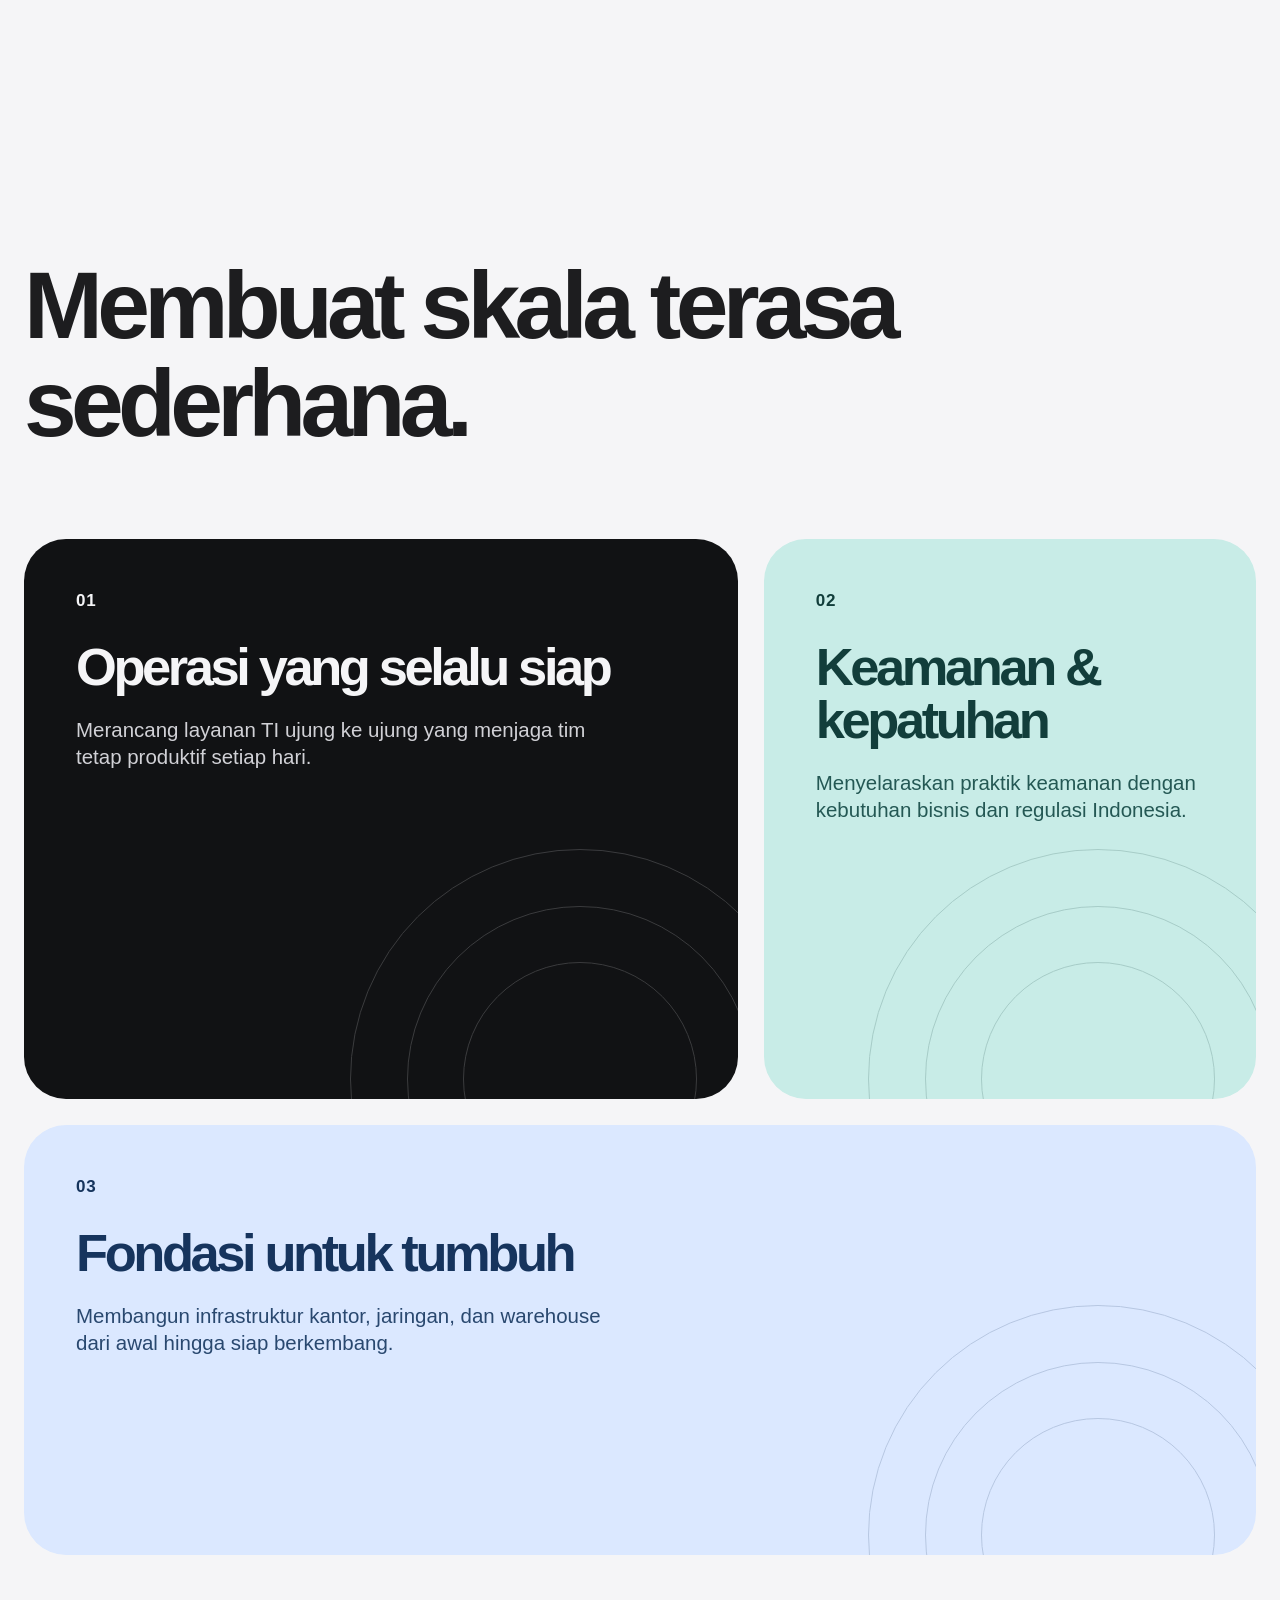
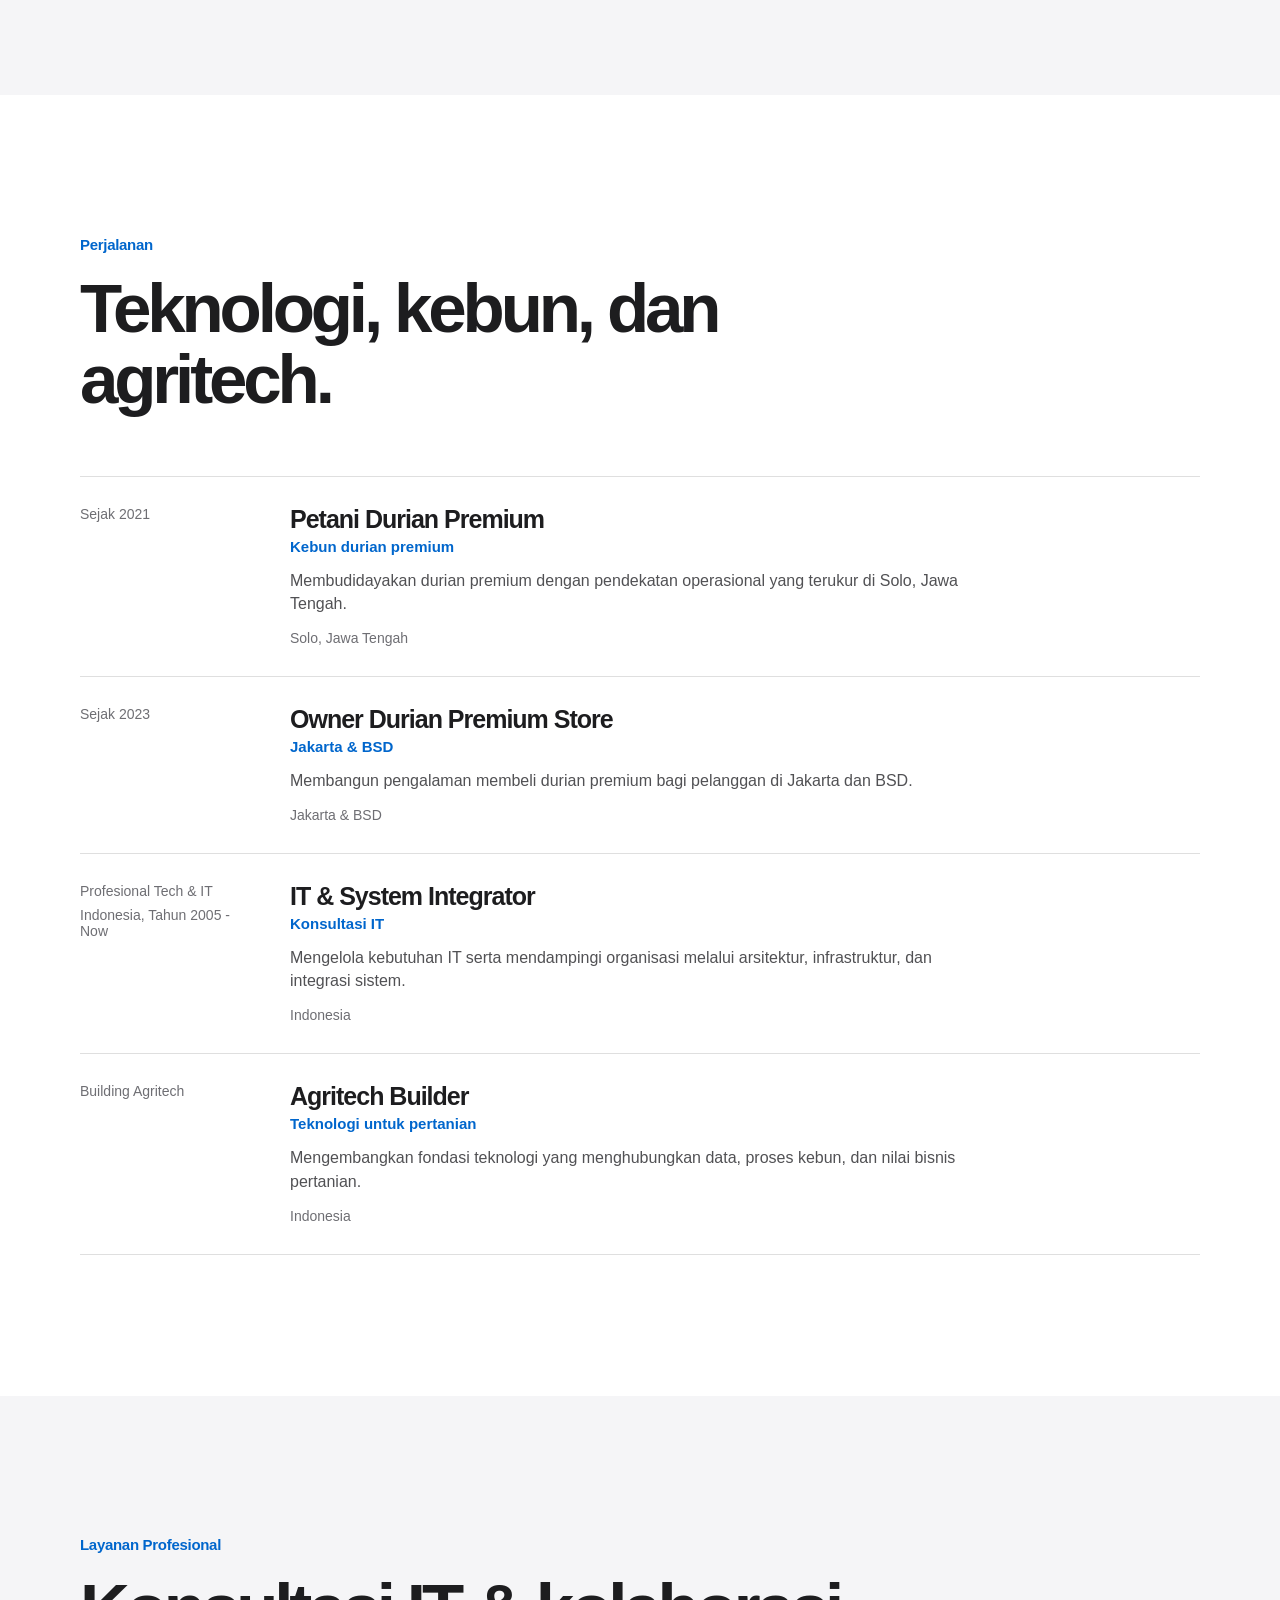
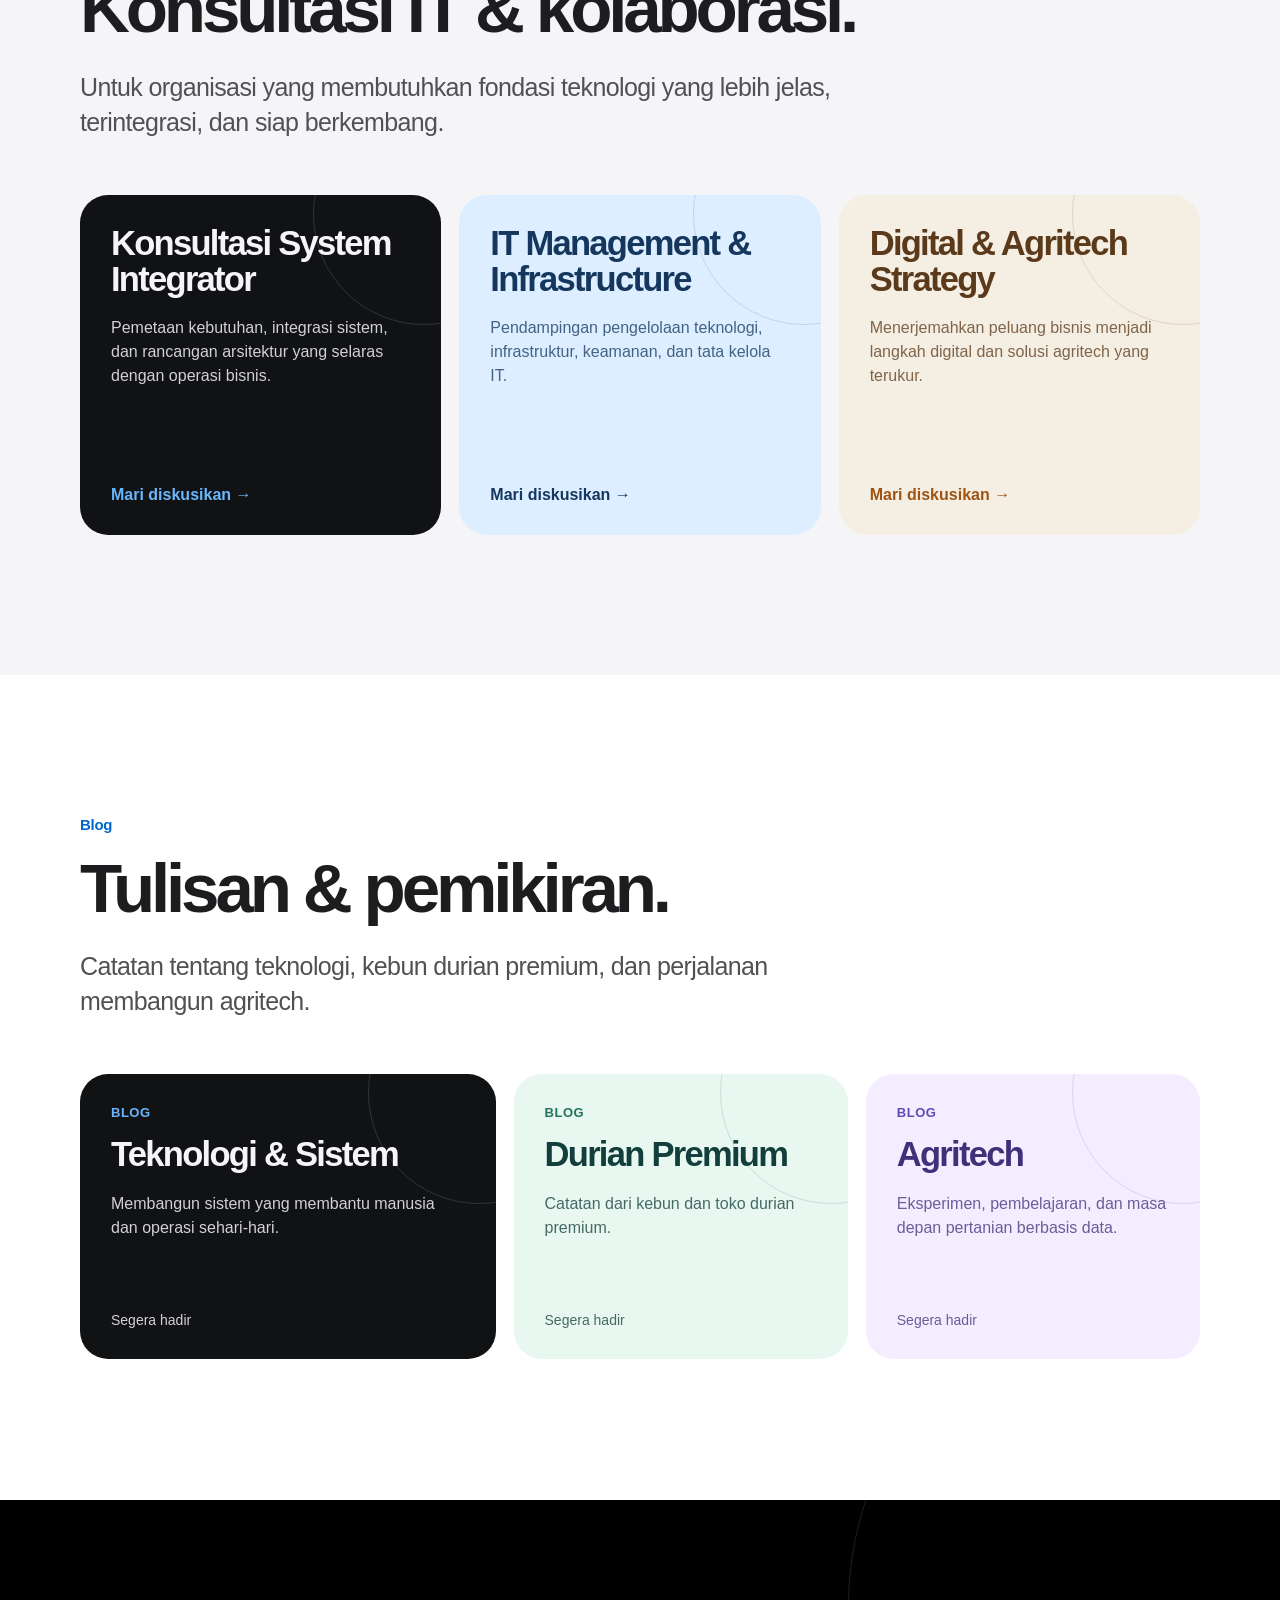
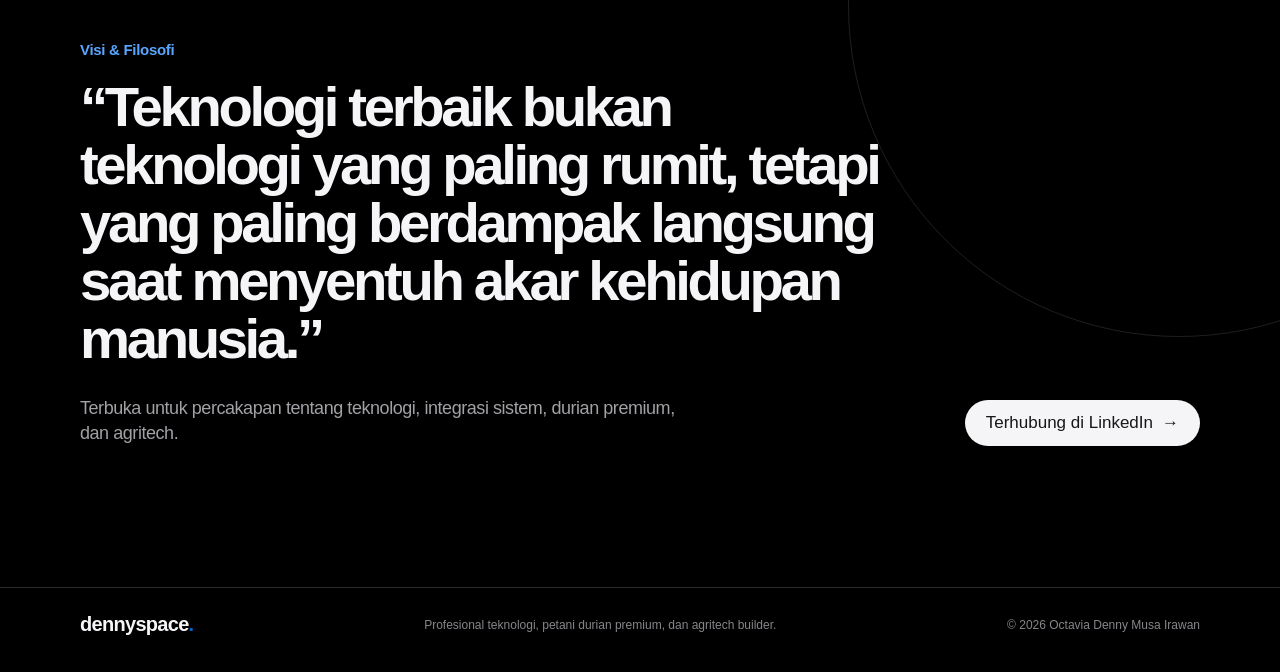
==== commit d5a876cf: "feat: refresh portfolio card presentation" ====
--- a/index.html
+++ b/index.html
@@ -7,7 +7,7 @@
     <meta name="description" content="Octavia Denny Musa Irawan: Tech & IT professional, premium durian farmer, and agritech builder." />
     <title>Dennyspace: Tech, IT, Premium Durian & Agritech.</title>
     <link rel="icon" href="/favicon.svg" type="image/svg+xml" />
-    <link rel="stylesheet" href="/assets/styles.css?v=20260913.3" />
+    <link rel="stylesheet" href="/assets/styles.css?v=20260913.4" />
     <script>location.replace('/id/');</script>
   </head>
   <body></body>
--- a/assets/styles.css
+++ b/assets/styles.css
@@ -52,10 +52,14 @@
 .split-heading { max-width: 900px; }
 .about-copy { margin: 56px 0 0; max-width: 890px; }
 .about-copy p { margin-bottom: 0; }
-.values { border-top: 1px solid var(--line); display: grid; grid-template-columns: repeat(4, 1fr); margin-top: 76px; }
-.value { border-right: 1px solid var(--line); padding: 27px 25px 5px 0; }
-.value + .value { padding-left: 25px; }
-.value:last-child { border-right: 0; }
+.values { display: grid; gap: 18px; grid-template-columns: repeat(4, 1fr); margin-top: 76px; }
+.value { background: #f5f5f7; border-radius: 28px; min-height: 190px; overflow: hidden; padding: 30px; position: relative; }
+.value:nth-child(2) { background: #eaf4ff; }
+.value:nth-child(3) { background: #e9f7f1; }
+.value:nth-child(4) { background: #f3edff; }
+.value::after { border: 1px solid rgba(0,102,204,.16); border-radius: 50%; content: ""; height: 150px; position: absolute; right: -66px; top: -72px; width: 150px; }
+.value:nth-child(3)::after { border-color: rgba(18,92,67,.16); }
+.value:nth-child(4)::after { border-color: rgba(92,57,160,.15); }
 .value strong { color: var(--blue); display: block; font-size: clamp(28px, 3.4vw, 45px); letter-spacing: -.06em; line-height: 1; }
 .value p { color: #515154; font-size: 16px; line-height: 1.4; margin: 14px 0; max-width: 210px; }
 
@@ -63,8 +67,18 @@
 .section-heading > p:not(.eyebrow) { margin: 25px 0 0; max-width: 760px; }
 .competency-grid, .service-grid, .notes-grid { display: grid; gap: 18px; grid-template-columns: repeat(3, 1fr); margin-top: 55px; }
 .competency-card, .service-card, .note-card { border-radius: 28px; padding: 31px; }
-.competency-card { background: #fff; min-height: 290px; }
+.competency-card { background: #fff; min-height: 320px; overflow: hidden; position: relative; }
+.competency-card::after, .service-card::after, .note-card::after { border: 1px solid currentColor; border-radius: 50%; content: ""; height: 220px; opacity: .14; position: absolute; right: -94px; top: -92px; width: 220px; }
+.competency-card:nth-child(1) { background: #111214; color: #f5f5f7; }
+.competency-card:nth-child(1) p { color: #d1d1d6; }
+.competency-card:nth-child(2) { background: #dceeff; color: #15375e; }
+.competency-card:nth-child(3) { background: #c8ece7; color: #123e3b; }
+.competency-card:nth-child(4) { background: #f5eee2; color: #5b3a1b; }
+.competency-card:nth-child(5) { background: #eee9ff; color: #3f3179; }
+.competency-card:nth-child(6) { background: #ffe8df; color: #73321f; }
+.competency-card:nth-child(2) p, .competency-card:nth-child(3) p, .competency-card:nth-child(4) p, .competency-card:nth-child(5) p, .competency-card:nth-child(6) p { color: currentColor; opacity: .78; }
 .competency-card small, .note-card small { color: var(--blue); font-size: 13px; font-weight: 700; letter-spacing: .04em; text-transform: uppercase; }
+.competency-card:nth-child(n+2) small { color: currentColor; }
 .competency-card h3, .service-card h3, .note-card h3 { font-size: clamp(26px, 2.7vw, 36px); letter-spacing: -.05em; line-height: 1.04; margin: 21px 0 0; }
 .competency-card p, .service-card p, .note-card p { color: #515154; font-size: 16px; line-height: 1.48; margin: 19px 0 0; }
 
@@ -91,15 +105,34 @@
 .timeline { border-top: 1px solid var(--line); margin-top: 60px; }
 .timeline-item { border-bottom: 1px solid var(--line); display: grid; gap: 30px; grid-template-columns: 180px 1fr; padding: 29px 0; }
 .timeline-date, .timeline-content span { color: var(--muted); font-size: 14px; }
+.timeline-date span { display: block; margin-top: 8px; }
 .timeline-content h3 { font-size: 25px; letter-spacing: -.04em; line-height: 1.08; margin-bottom: 5px; }
 .timeline-content h4 { color: var(--blue); font-size: 15px; font-weight: 600; margin-bottom: 14px; }
 .timeline-content p { color: #515154; font-size: 16px; line-height: 1.45; margin-bottom: 14px; max-width: 700px; }
 
-.service-card { background: #fff; display: flex; flex-direction: column; min-height: 300px; }
+.service-card { background: #fff; display: flex; flex-direction: column; min-height: 340px; overflow: hidden; position: relative; }
+.service-card:nth-child(1) { background: #111214; color: #f5f5f7; }
+.service-card:nth-child(1) p { color: #d1d1d6; }
+.service-card:nth-child(1) strong { color: #69b7ff; }
+.service-card:nth-child(2) { background: #dceeff; color: #15375e; }
+.service-card:nth-child(2) p, .service-card:nth-child(3) p { color: currentColor; opacity: .76; }
+.service-card:nth-child(2) strong { color: #15375e; }
+.service-card:nth-child(3) { background: #f5eee2; color: #5b3a1b; }
+.service-card:nth-child(3) strong { color: #9d5415; }
 .service-card h3 { margin-top: 0; }
 .service-card strong { color: var(--blue); font-size: 16px; margin-top: auto; padding-top: 24px; }
 .notes { background: #fff; }
-.note-card { background: var(--surface); display: flex; flex-direction: column; min-height: 240px; }
+.notes-grid { grid-template-columns: 1.15fr .925fr .925fr; }
+.note-card { background: var(--surface); display: flex; flex-direction: column; min-height: 285px; overflow: hidden; position: relative; }
+.note-card:nth-child(1) { background: #111214; color: #f5f5f7; }
+.note-card:nth-child(1) p, .note-card:nth-child(1) span { color: #d1d1d6; }
+.note-card:nth-child(1) small { color: #69b7ff; }
+.note-card:nth-child(2) { background: #e9f7f1; color: #123e3b; }
+.note-card:nth-child(2) p, .note-card:nth-child(2) span { color: currentColor; opacity: .76; }
+.note-card:nth-child(2) small { color: #24735b; }
+.note-card:nth-child(3) { background: #f3edff; color: #3f3179; }
+.note-card:nth-child(3) p, .note-card:nth-child(3) span { color: currentColor; opacity: .76; }
+.note-card:nth-child(3) small { color: #624ab4; }
 .note-card h3 { margin-top: 17px; }
 .note-card span { color: var(--muted); font-size: 14px; margin-top: auto; padding-top: 20px; }
 
@@ -120,6 +153,8 @@
 .reveal.visible { opacity: 1; transform: translateY(0); }
 
 @media (max-width: 720px) {
+  h2 { font-size: clamp(36px, 10.5vw, 48px); overflow-wrap: anywhere; }
+  .about h2 { max-width: 100%; }
   .site-header { padding-inline: 20px; }
   .menu-toggle { display: block; }
   nav { background: rgba(255,255,255,.98); border-bottom: 1px solid var(--line); display: none; left: 0; padding: 20px; position: absolute; right: 0; top: 52px; }
@@ -134,8 +169,7 @@
   .hero .lede { font-size: 20px; max-width: 335px; }
   .hero-orbit { height: 115vw; opacity: .77; right: -55vw; top: 21%; width: 115vw; }
   .values { grid-template-columns: 1fr; margin-top: 48px; }
-  .value, .value + .value { border-bottom: 1px solid var(--line); border-right: 0; padding: 22px 0; }
-  .value:last-child { border-bottom: 0; }
+  .value, .value + .value { min-height: 0; padding: 26px; }
   .competency-grid, .service-grid, .notes-grid, .scale-grid { grid-template-columns: 1fr; margin-top: 38px; }
   .competency-card, .service-card, .note-card { min-height: 0; padding: 28px; }
   .scale { padding-inline: 22px; }
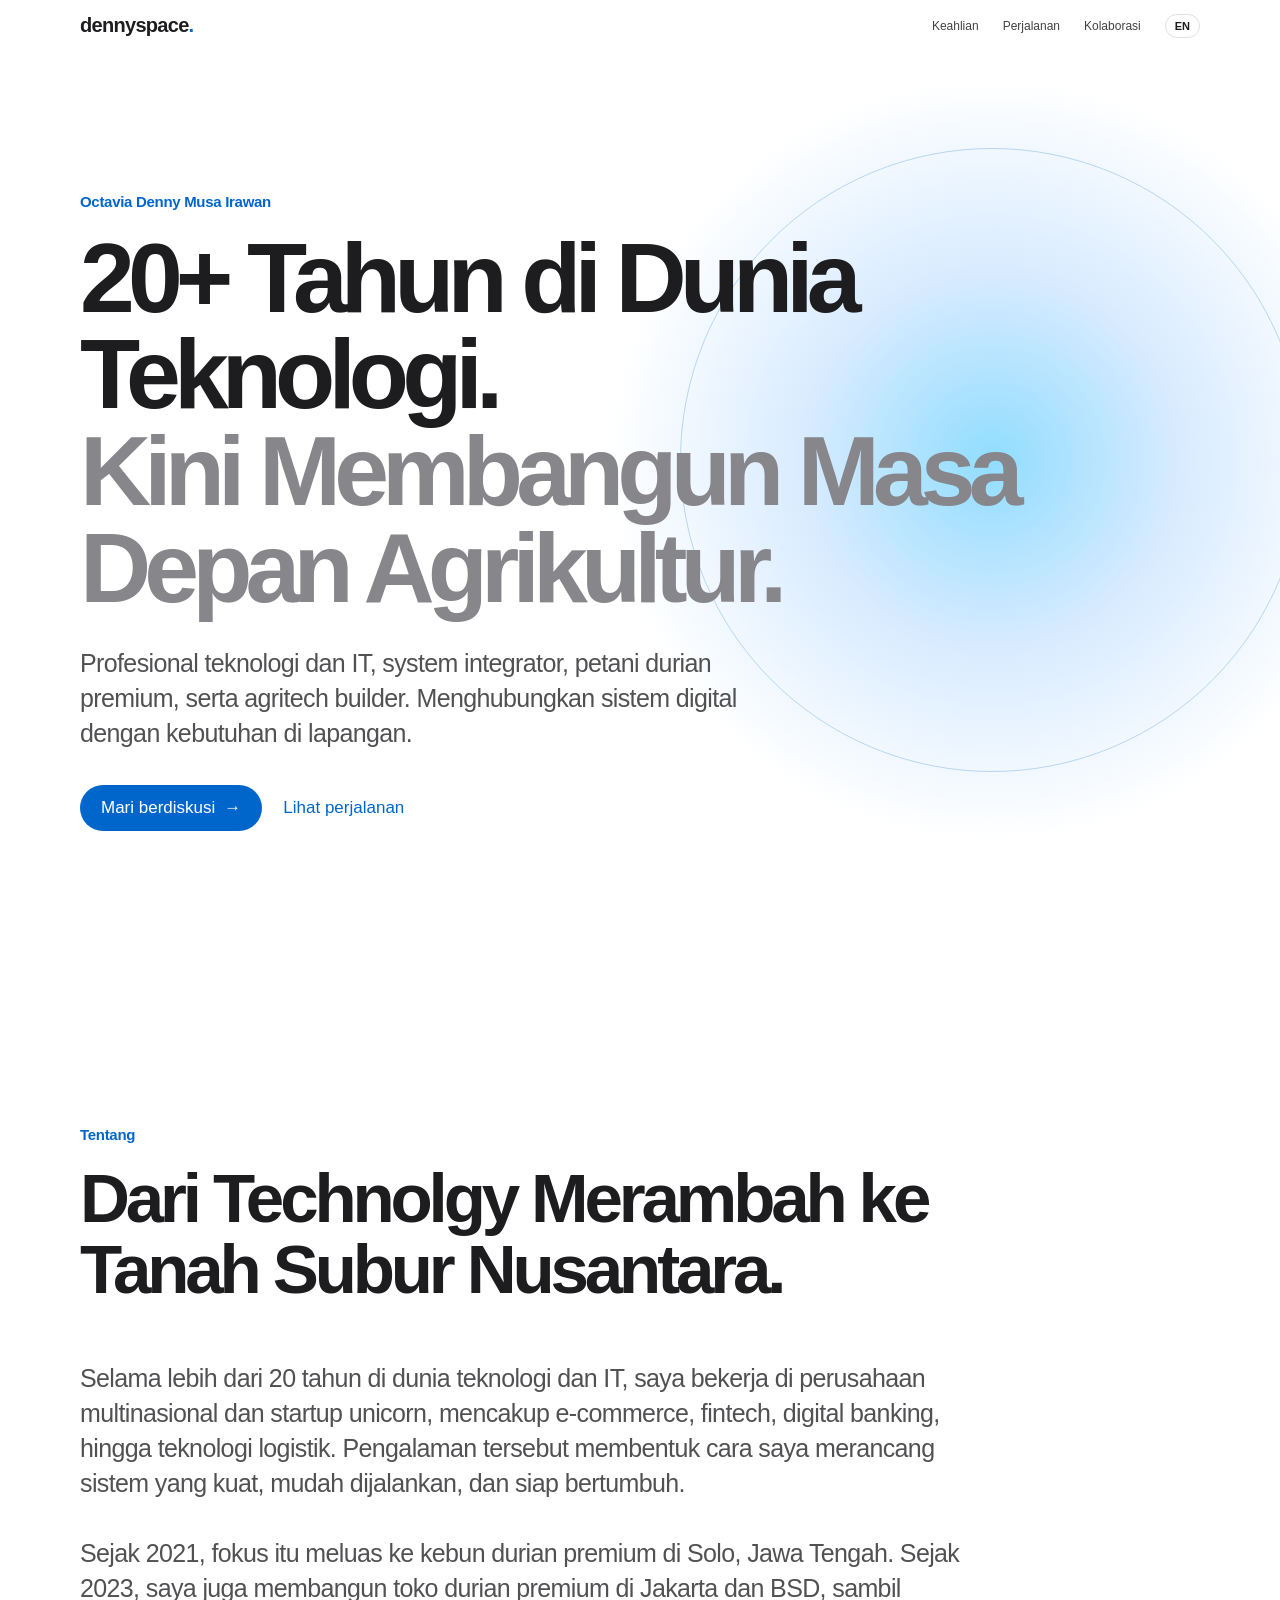
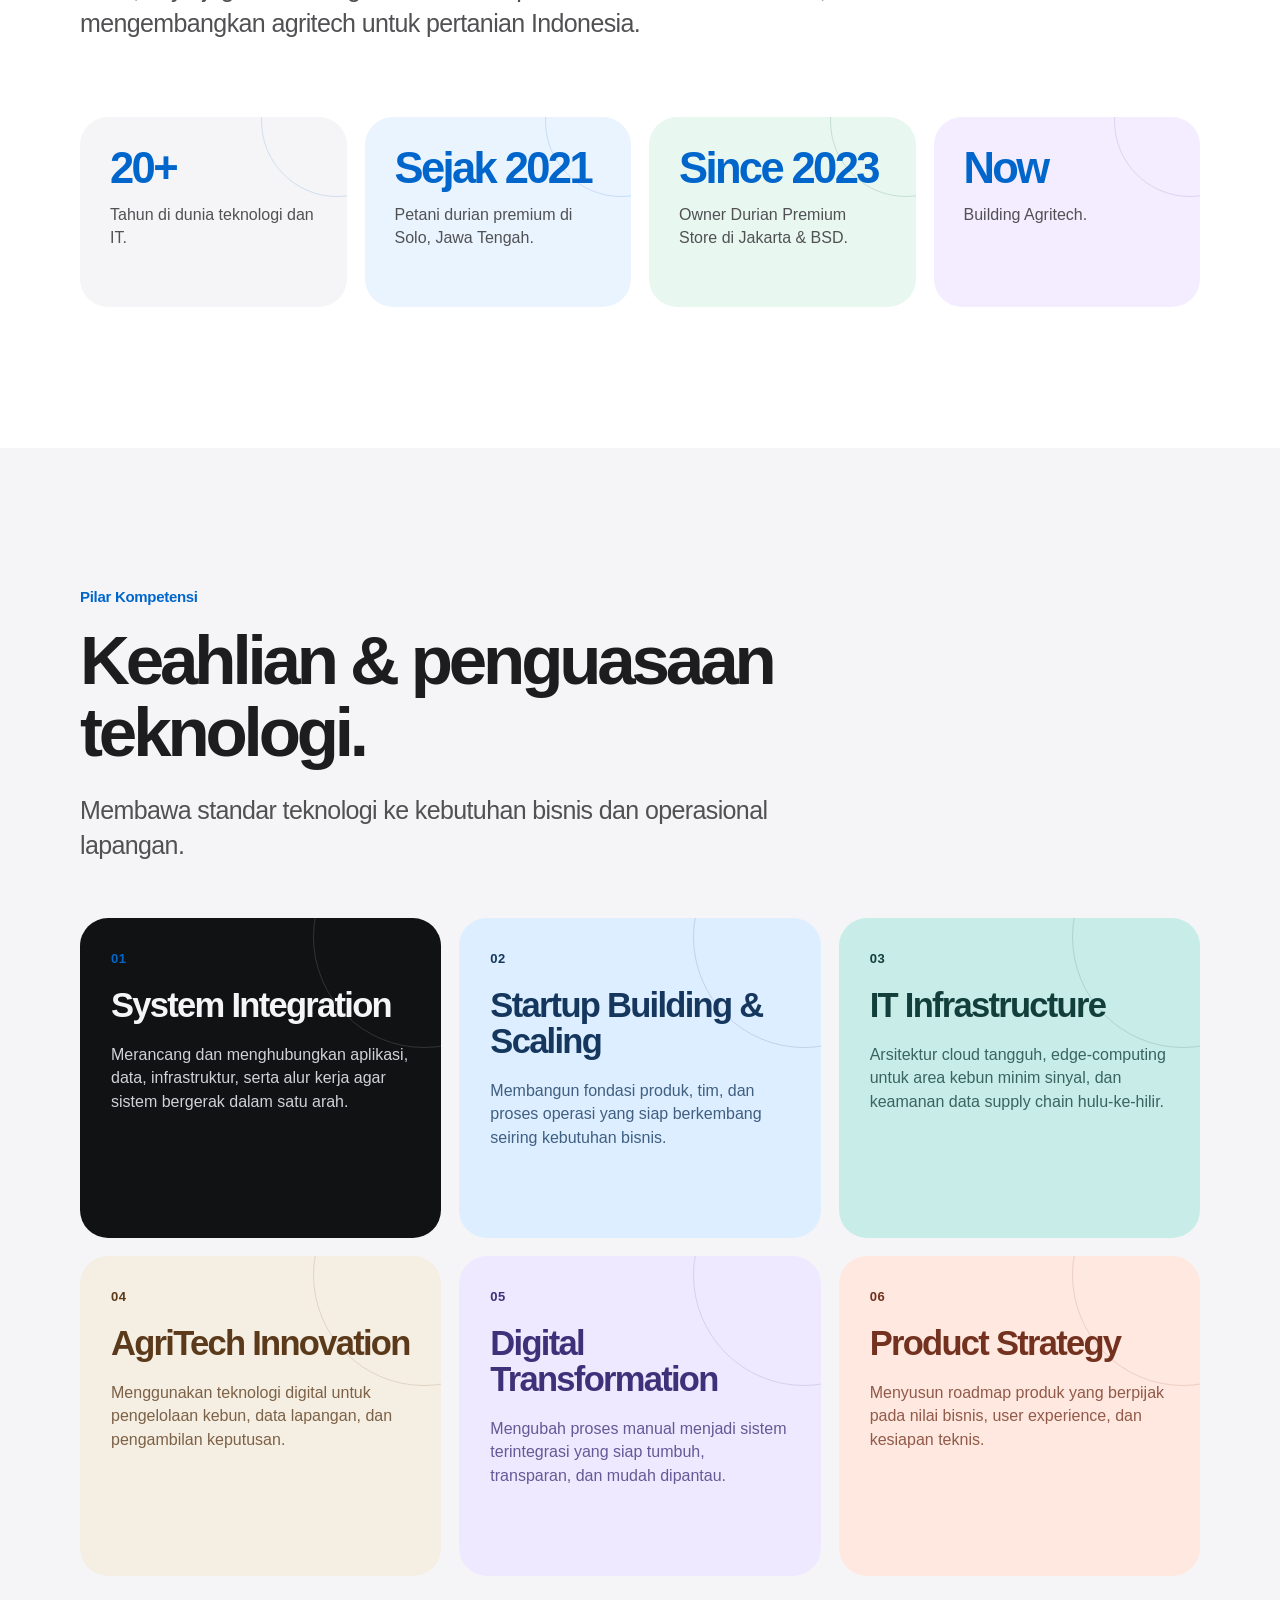
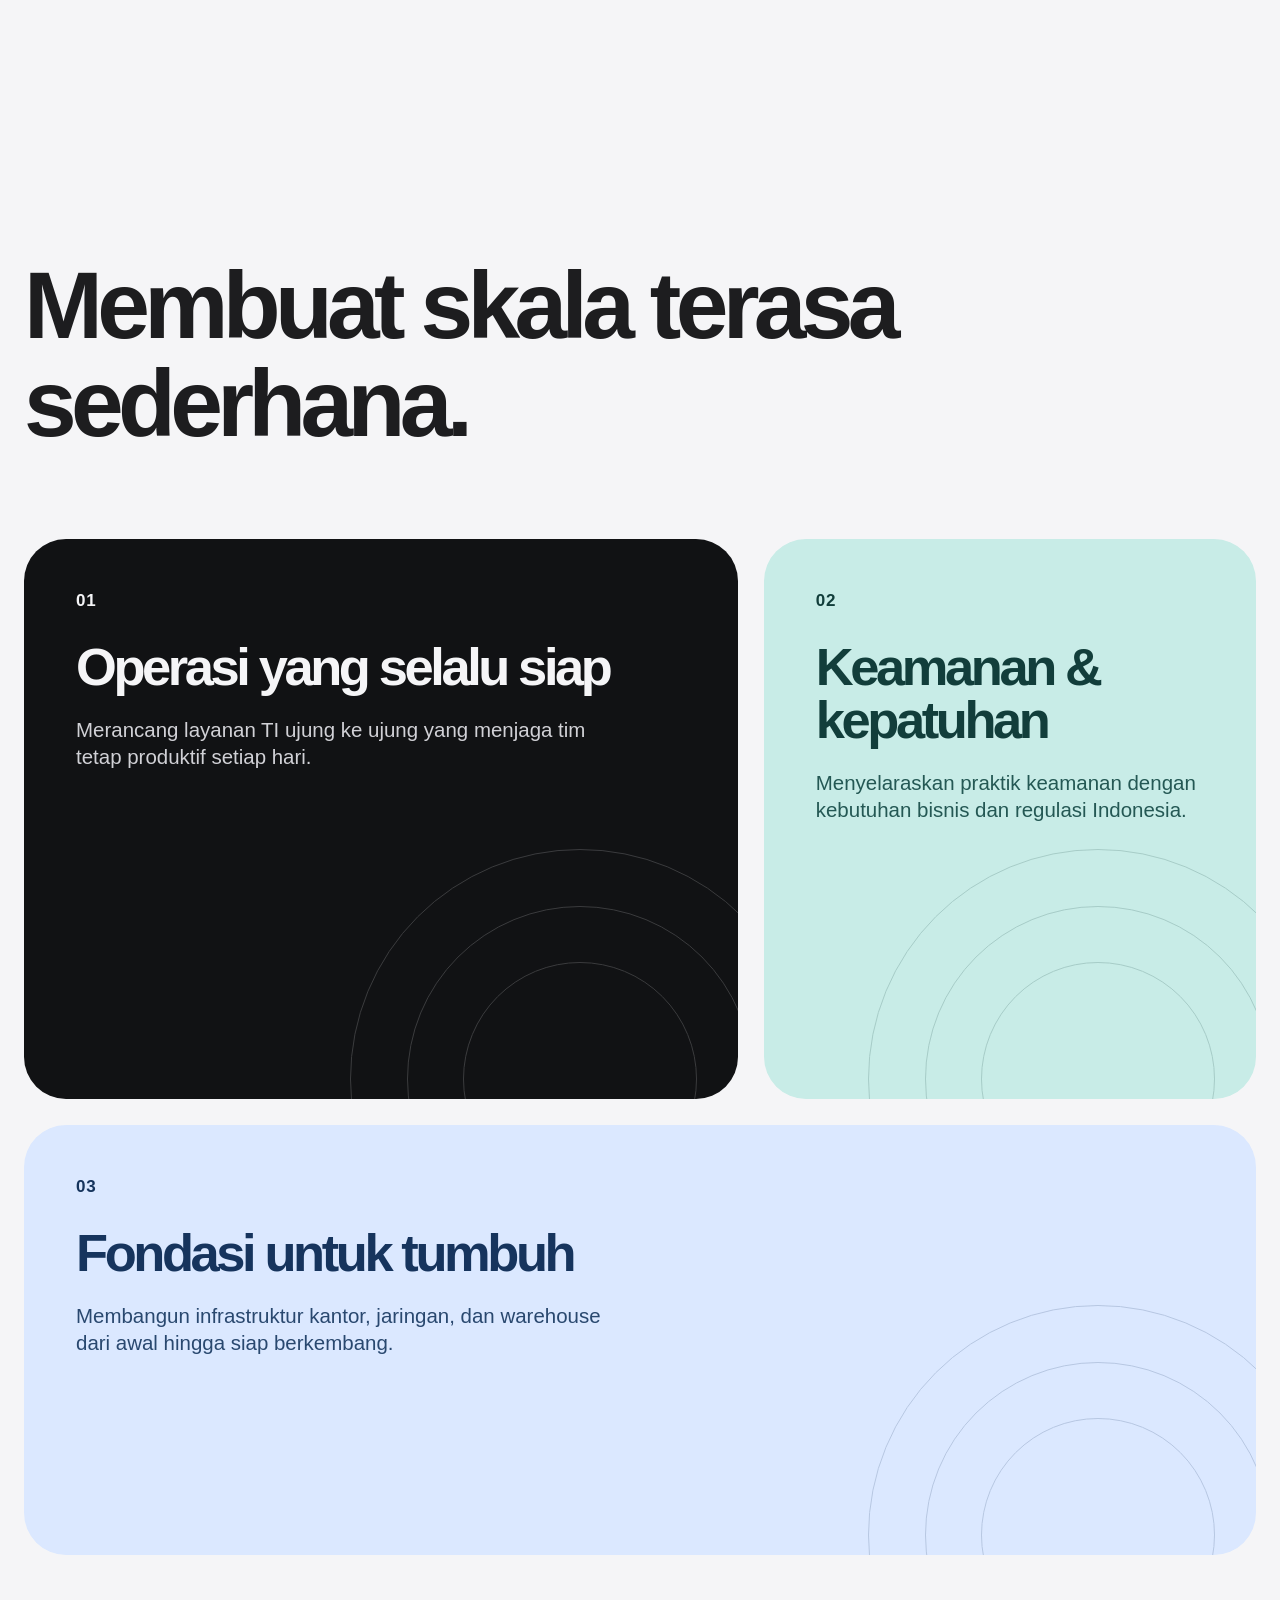
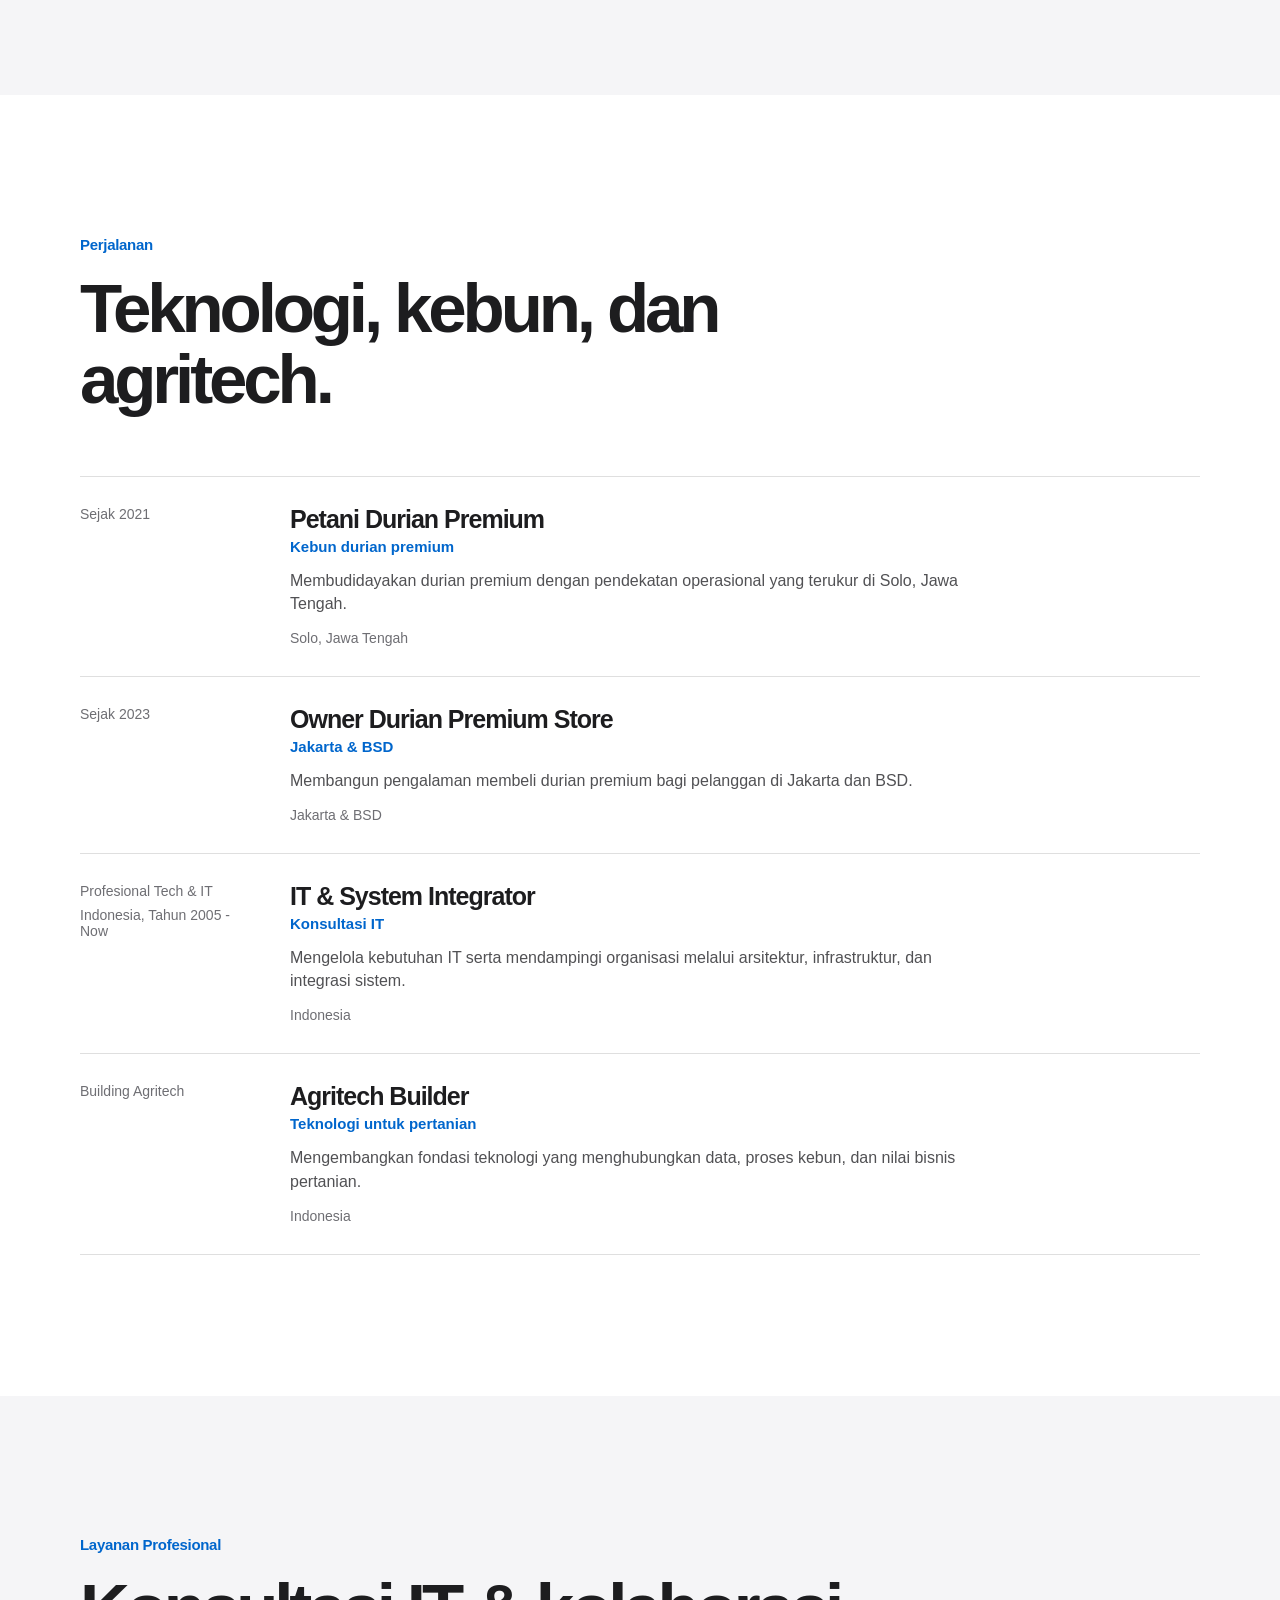
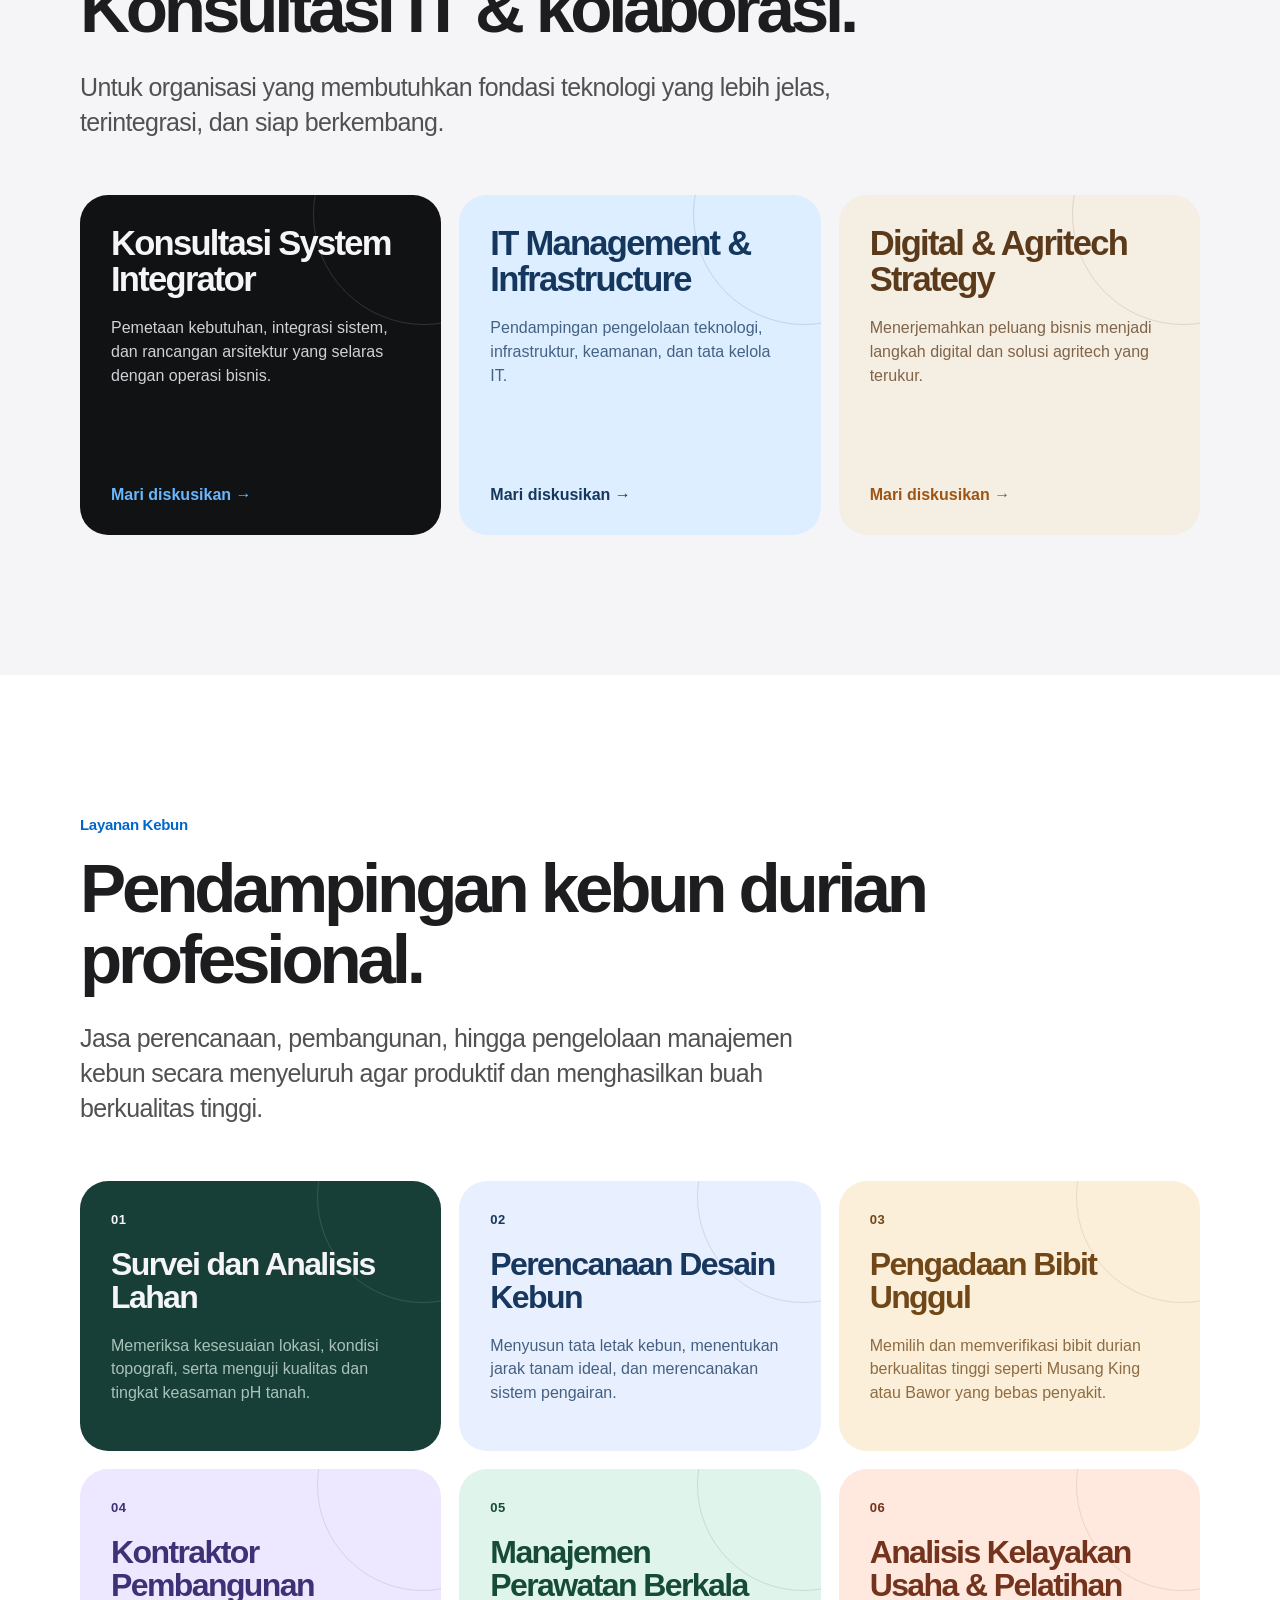
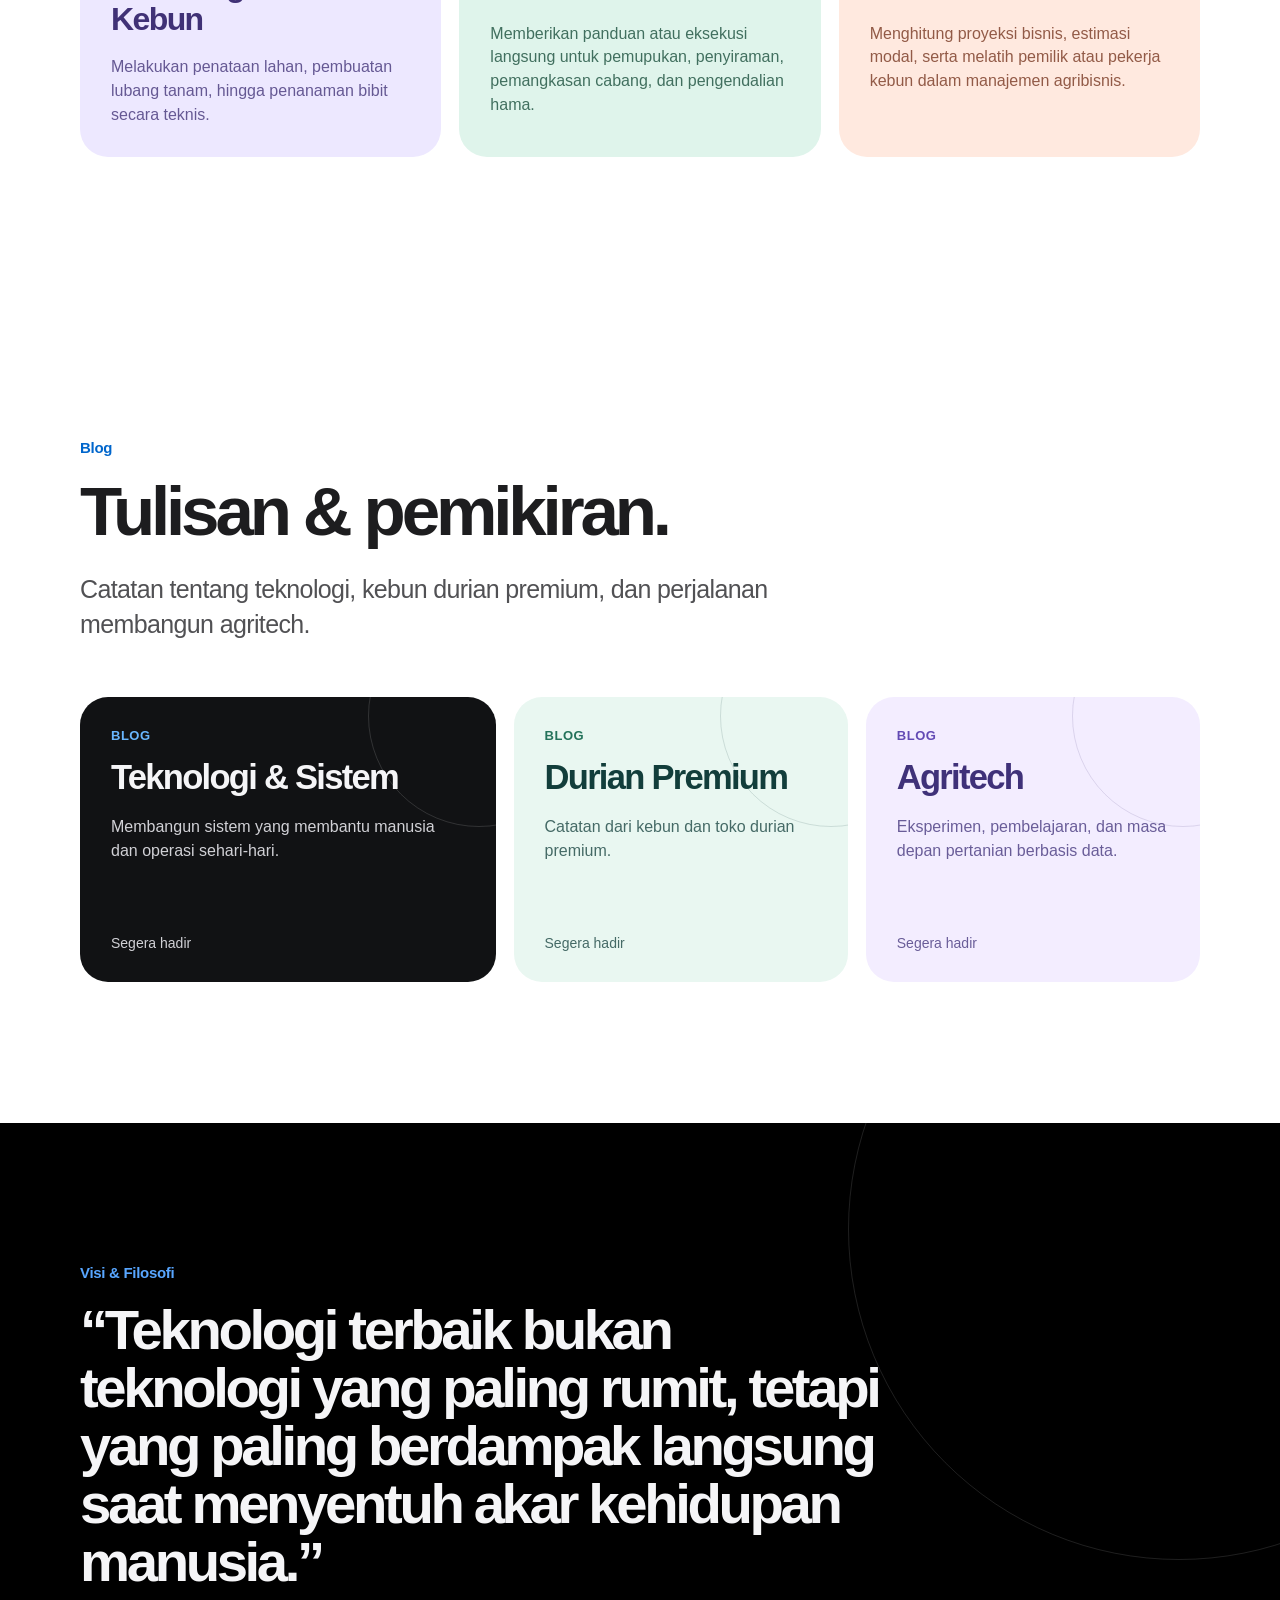
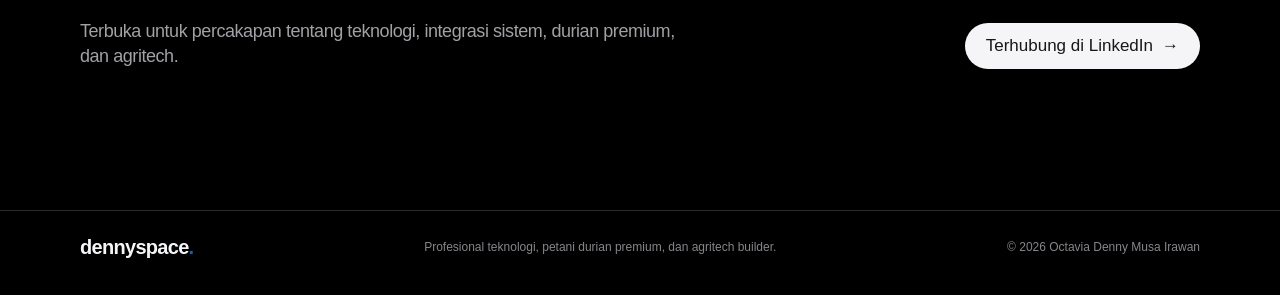
==== commit 990008a8: "feat: add durian orchard support services" ====
--- a/index.html
+++ b/index.html
@@ -7,7 +7,7 @@
     <meta name="description" content="Octavia Denny Musa Irawan: Tech & IT professional, premium durian farmer, and agritech builder." />
     <title>Dennyspace: Tech, IT, Premium Durian & Agritech.</title>
     <link rel="icon" href="/favicon.svg" type="image/svg+xml" />
-    <link rel="stylesheet" href="/assets/styles.css?v=20260913.4" />
+    <link rel="stylesheet" href="/assets/styles.css?v=20260913.5" />
     <script>location.replace('/id/');</script>
   </head>
   <body></body>
--- a/assets/styles.css
+++ b/assets/styles.css
@@ -121,6 +121,22 @@
 .service-card:nth-child(3) strong { color: #9d5415; }
 .service-card h3 { margin-top: 0; }
 .service-card strong { color: var(--blue); font-size: 16px; margin-top: auto; padding-top: 24px; }
+
+.orchard { background: #fff; }
+.orchard-grid { display: grid; gap: 18px; grid-template-columns: repeat(3, 1fr); margin-top: 55px; }
+.orchard-card { background: #f5f5f7; border-radius: 28px; min-height: 270px; overflow: hidden; padding: 31px; position: relative; }
+.orchard-card::after { border: 1px solid currentColor; border-radius: 50%; content: ""; height: 210px; opacity: .13; position: absolute; right: -88px; top: -90px; width: 210px; }
+.orchard-card:nth-child(1) { background: #183f37; color: #f5f5f7; }
+.orchard-card:nth-child(1) p { color: #d1e7df; }
+.orchard-card:nth-child(2) { background: #e8f0ff; color: #17375e; }
+.orchard-card:nth-child(3) { background: #fbefd9; color: #714718; }
+.orchard-card:nth-child(4) { background: #ede8ff; color: #403176; }
+.orchard-card:nth-child(5) { background: #dff4eb; color: #164b38; }
+.orchard-card:nth-child(6) { background: #ffe9df; color: #74331d; }
+.orchard-card small { color: currentColor; display: block; font-size: 13px; font-weight: 700; letter-spacing: .04em; }
+.orchard-card h3 { font-size: clamp(25px, 2.5vw, 34px); letter-spacing: -.05em; line-height: 1.05; margin: 21px 0 0; position: relative; z-index: 1; }
+.orchard-card p { color: currentColor; font-size: 16px; line-height: 1.48; margin: 19px 0 0; opacity: .78; position: relative; z-index: 1; }
+
 .notes { background: #fff; }
 .notes-grid { grid-template-columns: 1.15fr .925fr .925fr; }
 .note-card { background: var(--surface); display: flex; flex-direction: column; min-height: 285px; overflow: hidden; position: relative; }
@@ -170,8 +186,8 @@
   .hero-orbit { height: 115vw; opacity: .77; right: -55vw; top: 21%; width: 115vw; }
   .values { grid-template-columns: 1fr; margin-top: 48px; }
   .value, .value + .value { min-height: 0; padding: 26px; }
-  .competency-grid, .service-grid, .notes-grid, .scale-grid { grid-template-columns: 1fr; margin-top: 38px; }
-  .competency-card, .service-card, .note-card { min-height: 0; padding: 28px; }
+  .competency-grid, .service-grid, .orchard-grid, .notes-grid, .scale-grid { grid-template-columns: 1fr; margin-top: 38px; }
+  .competency-card, .service-card, .orchard-card, .note-card { min-height: 0; padding: 28px; }
   .scale { padding-inline: 22px; }
   .scale-grid { gap: 18px; margin-top: 45px; }
   .scale-card, .scale-card:nth-child(3) { border-radius: 28px; grid-column: auto; min-height: 330px; padding: 28px; }
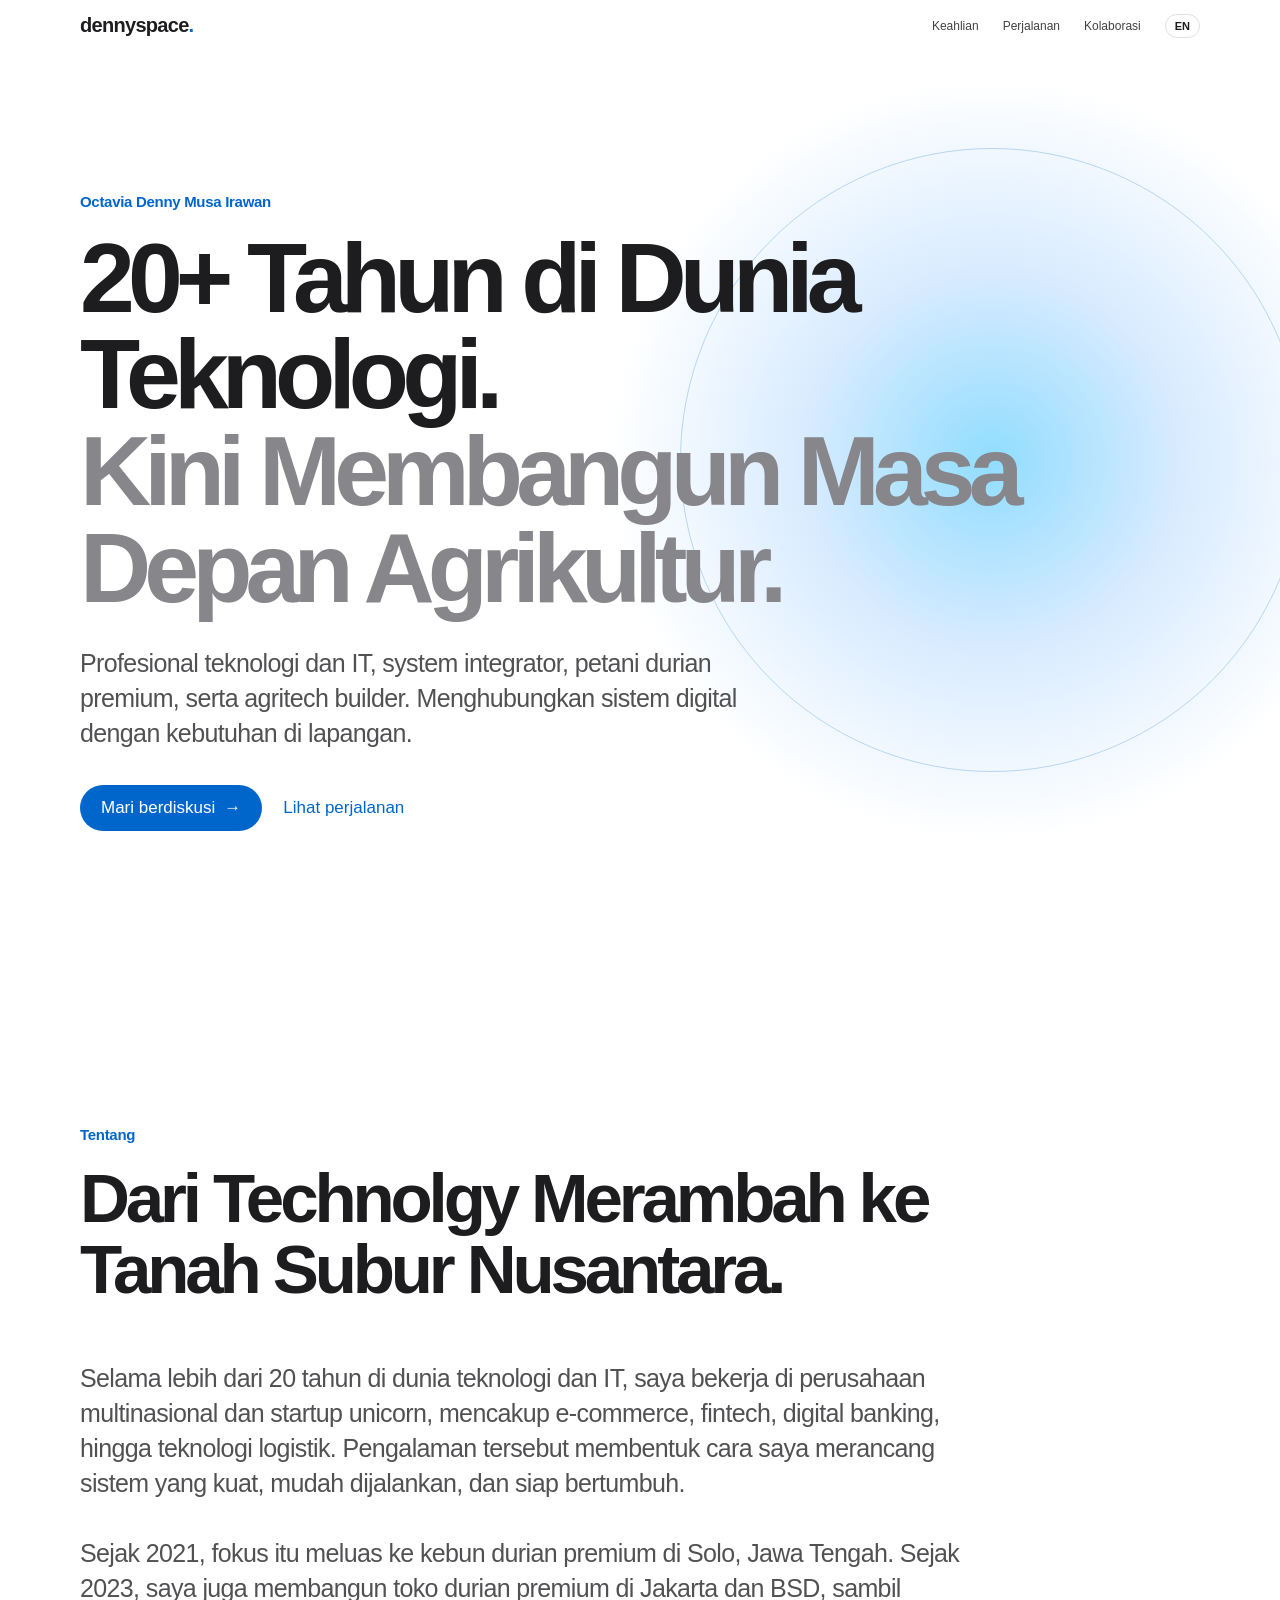
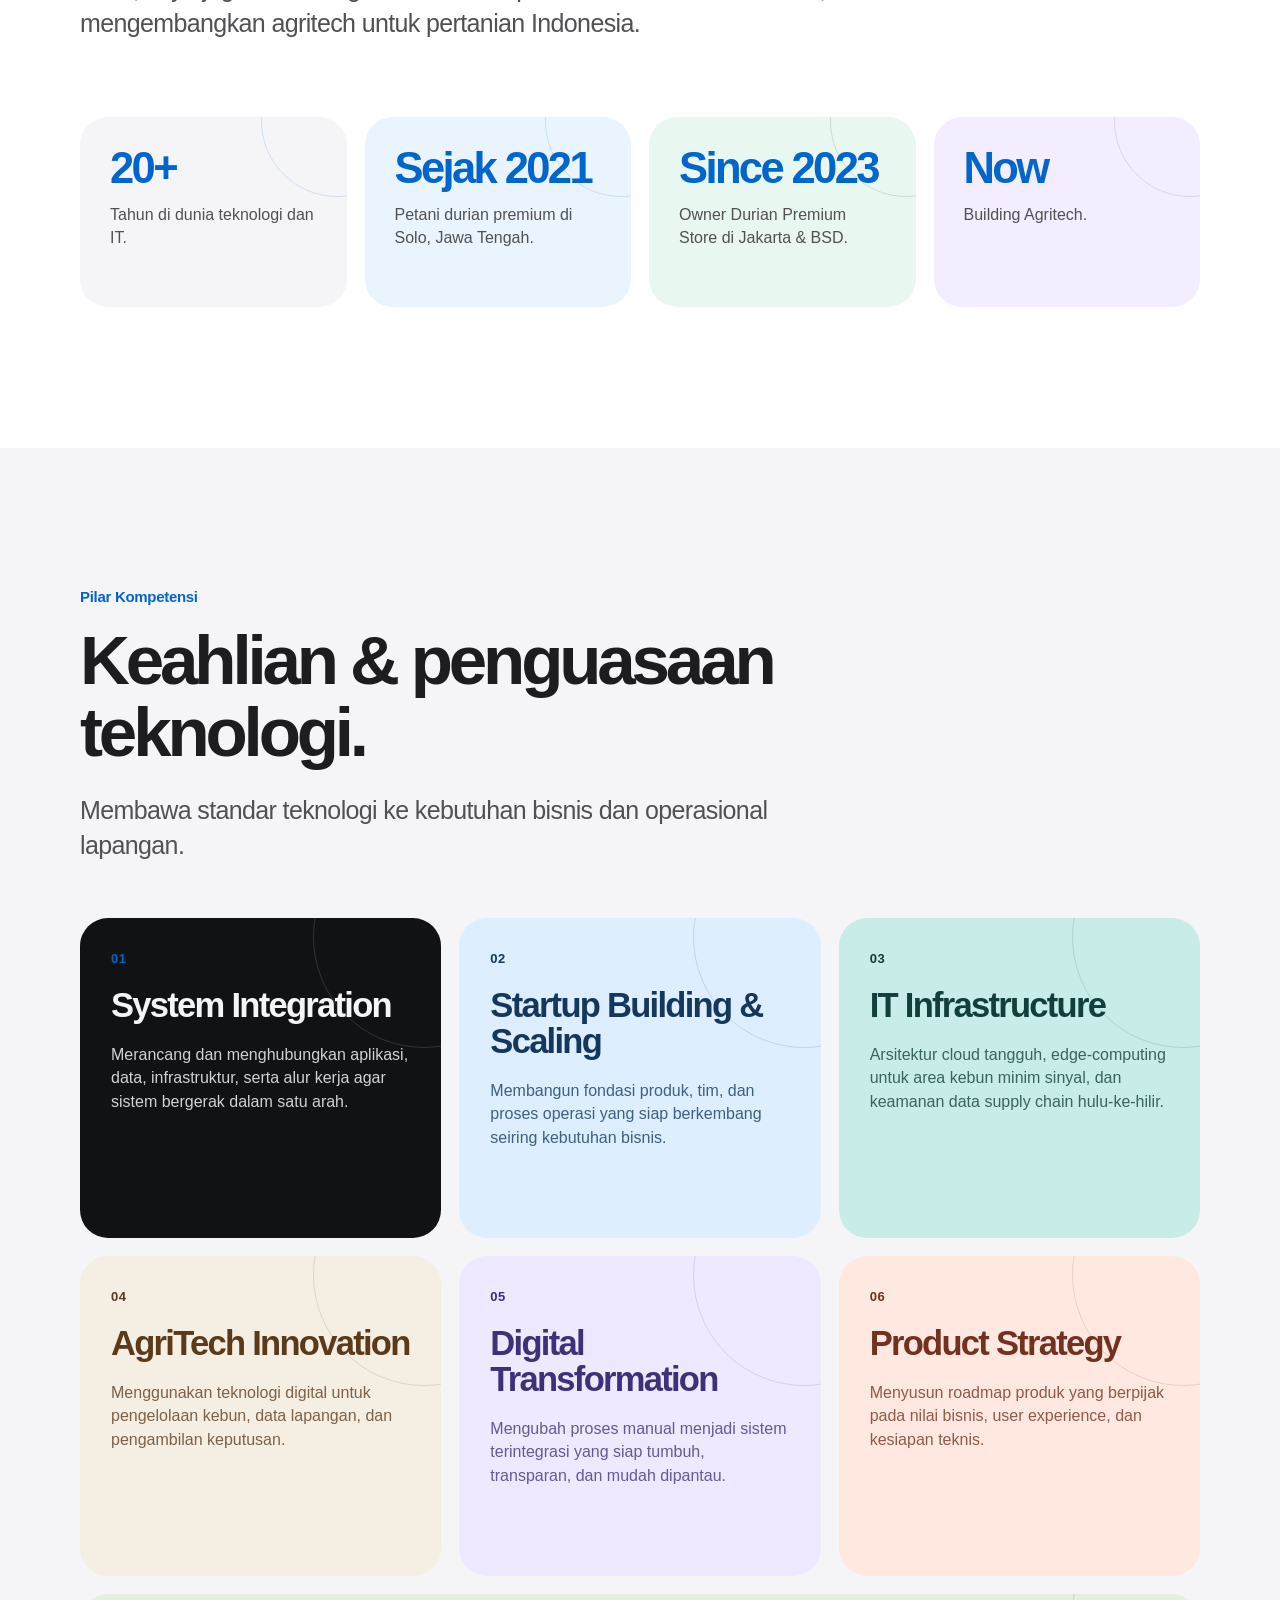
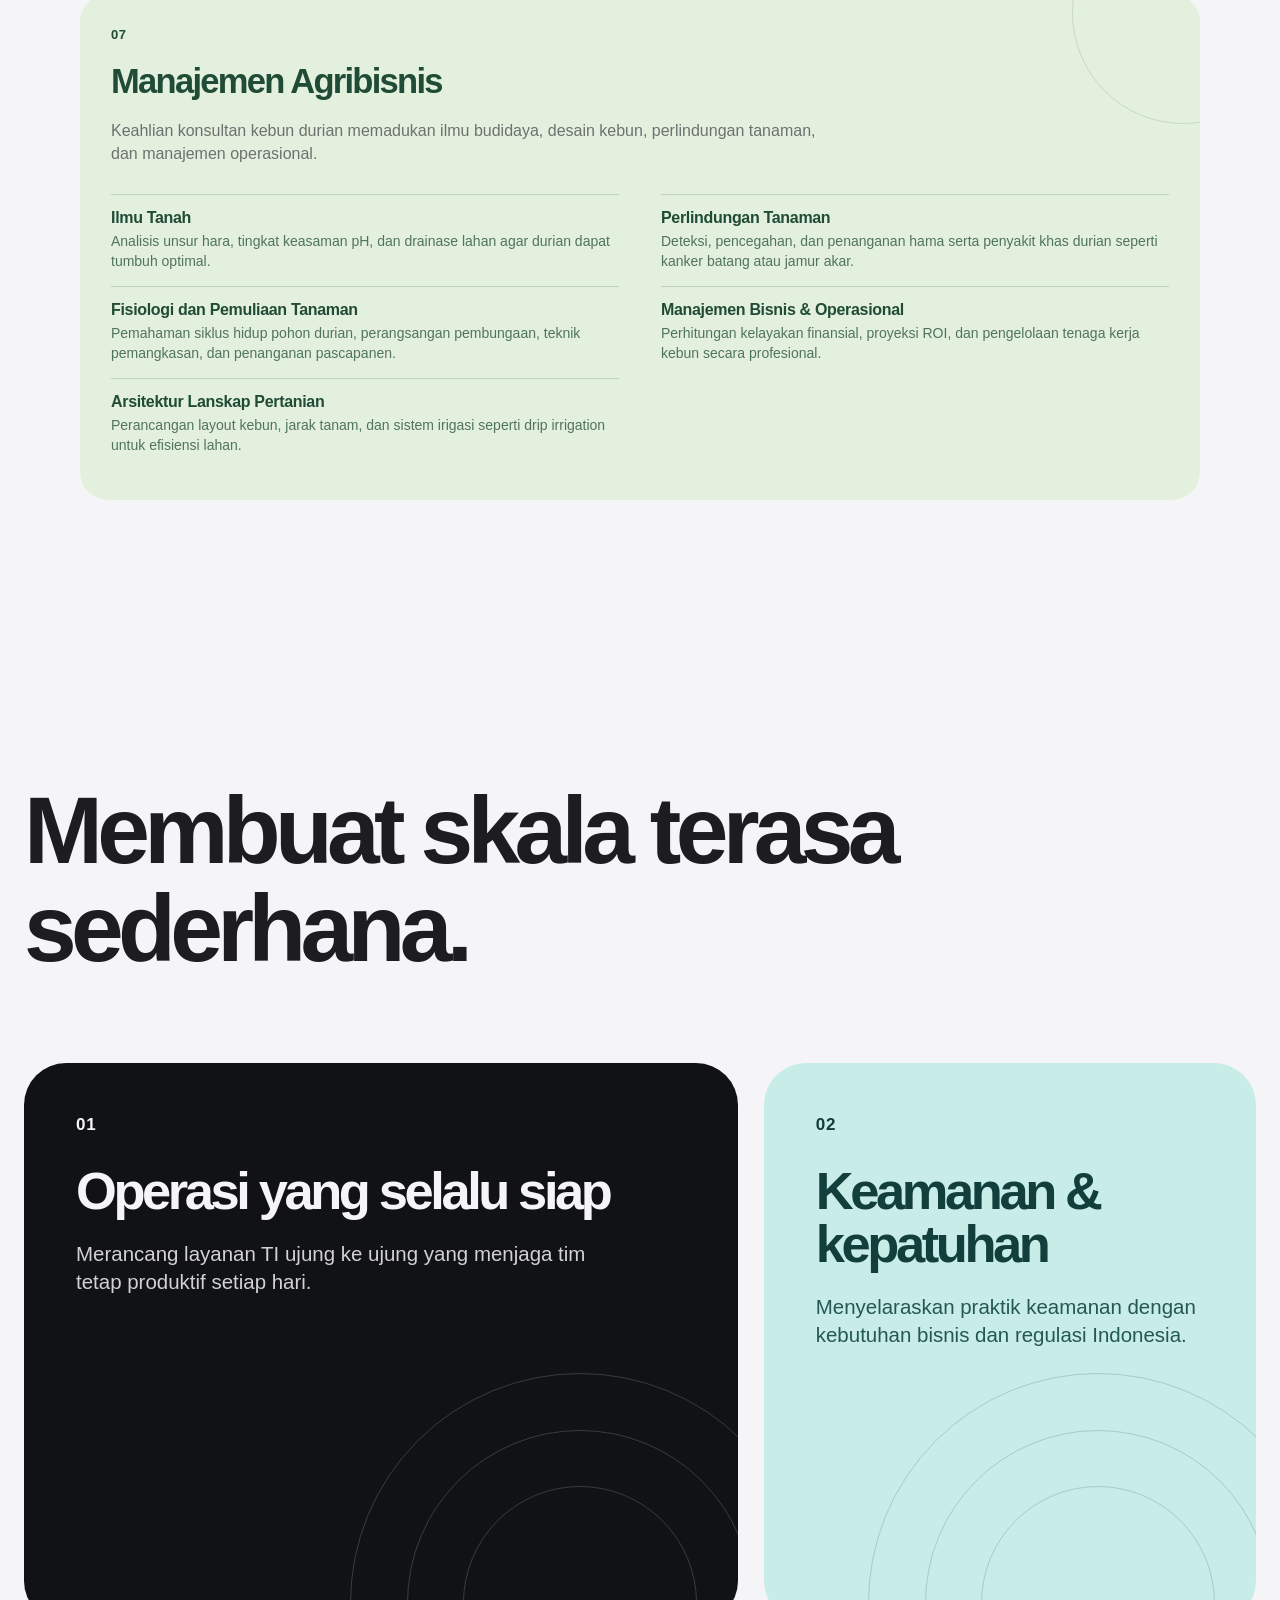
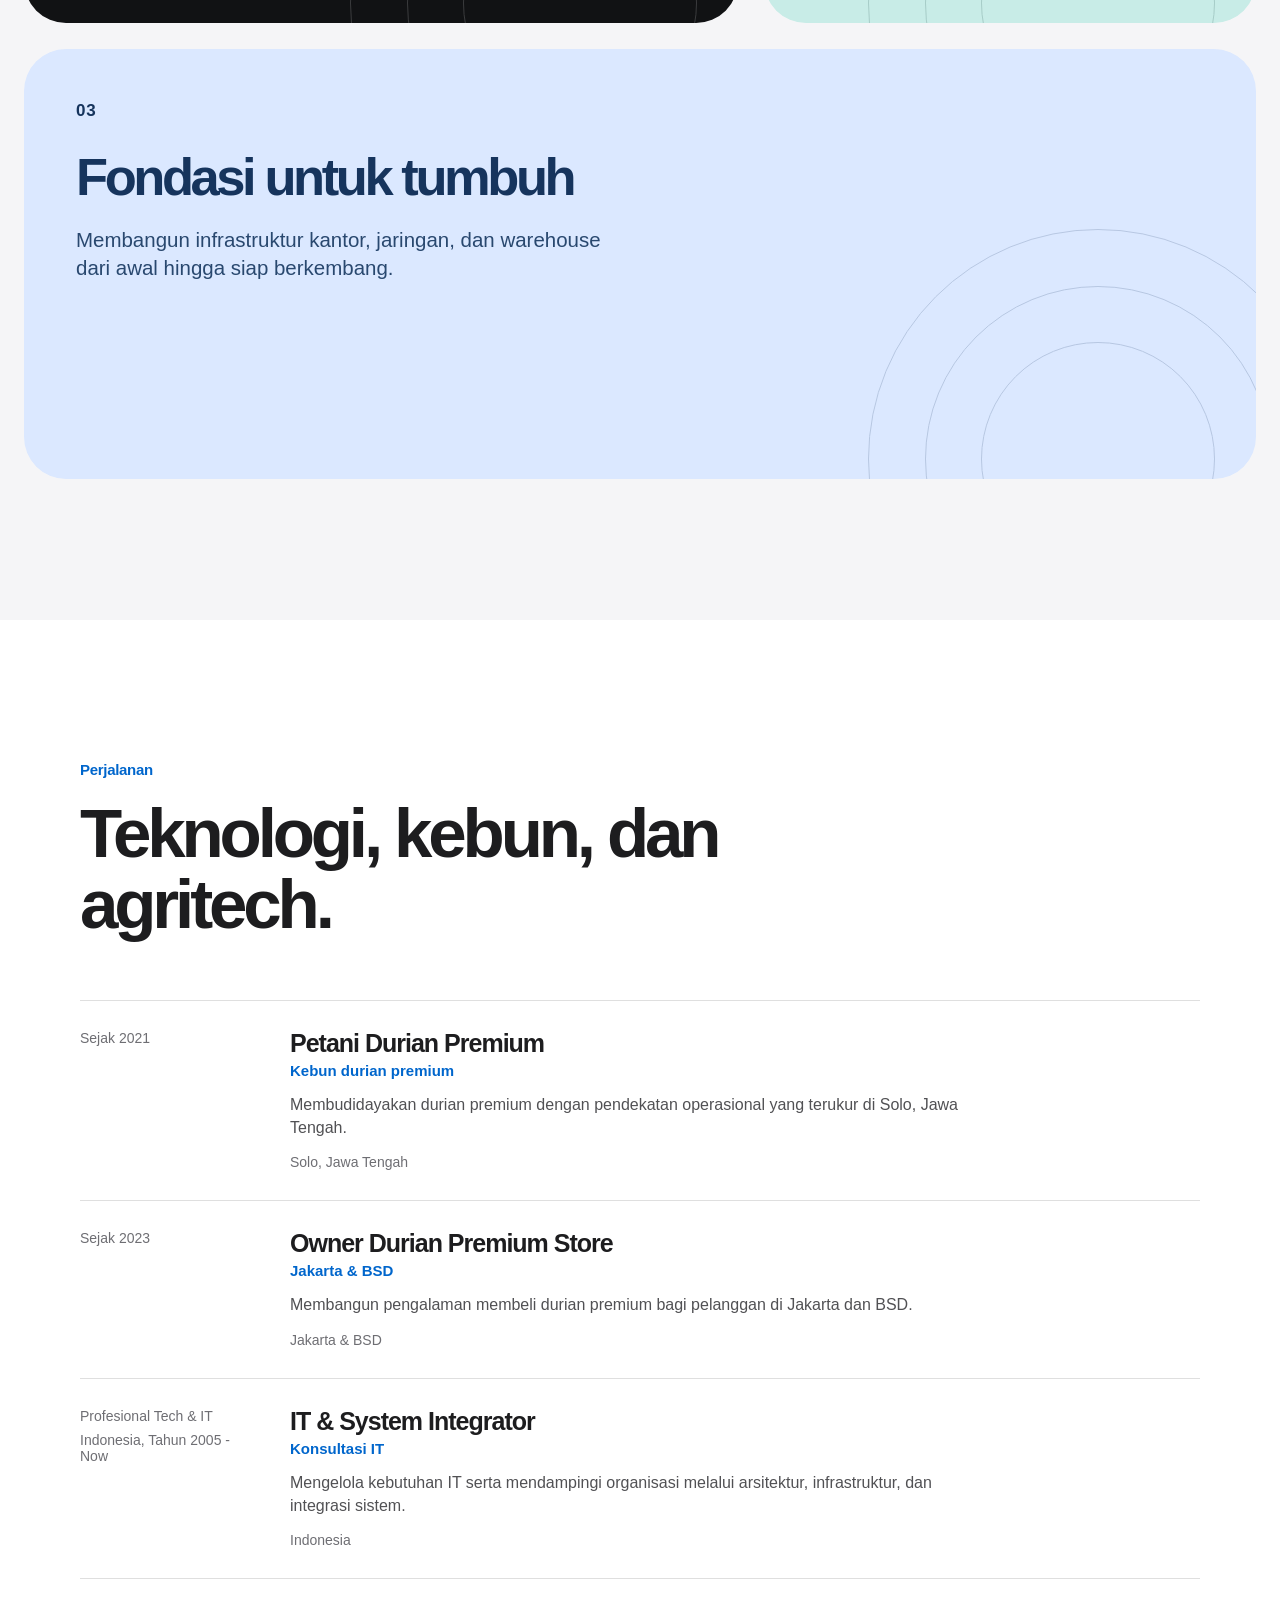
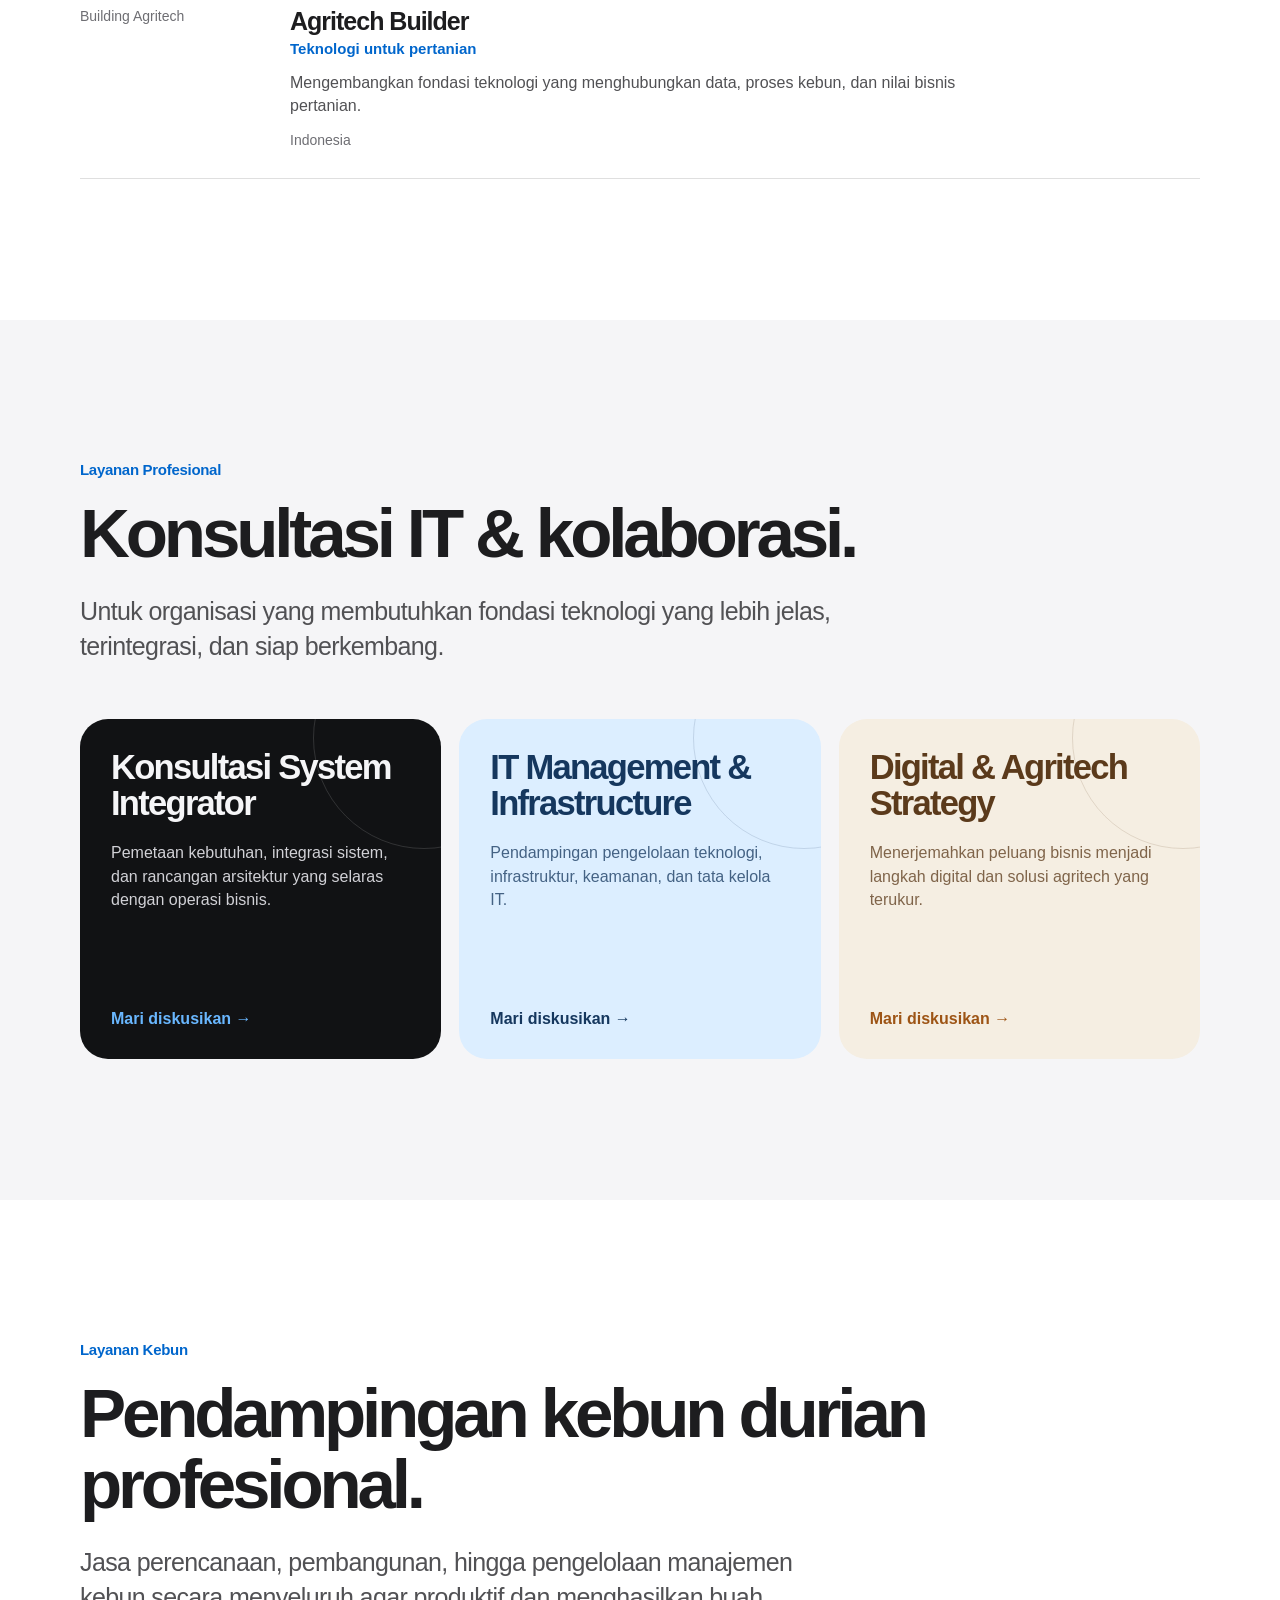
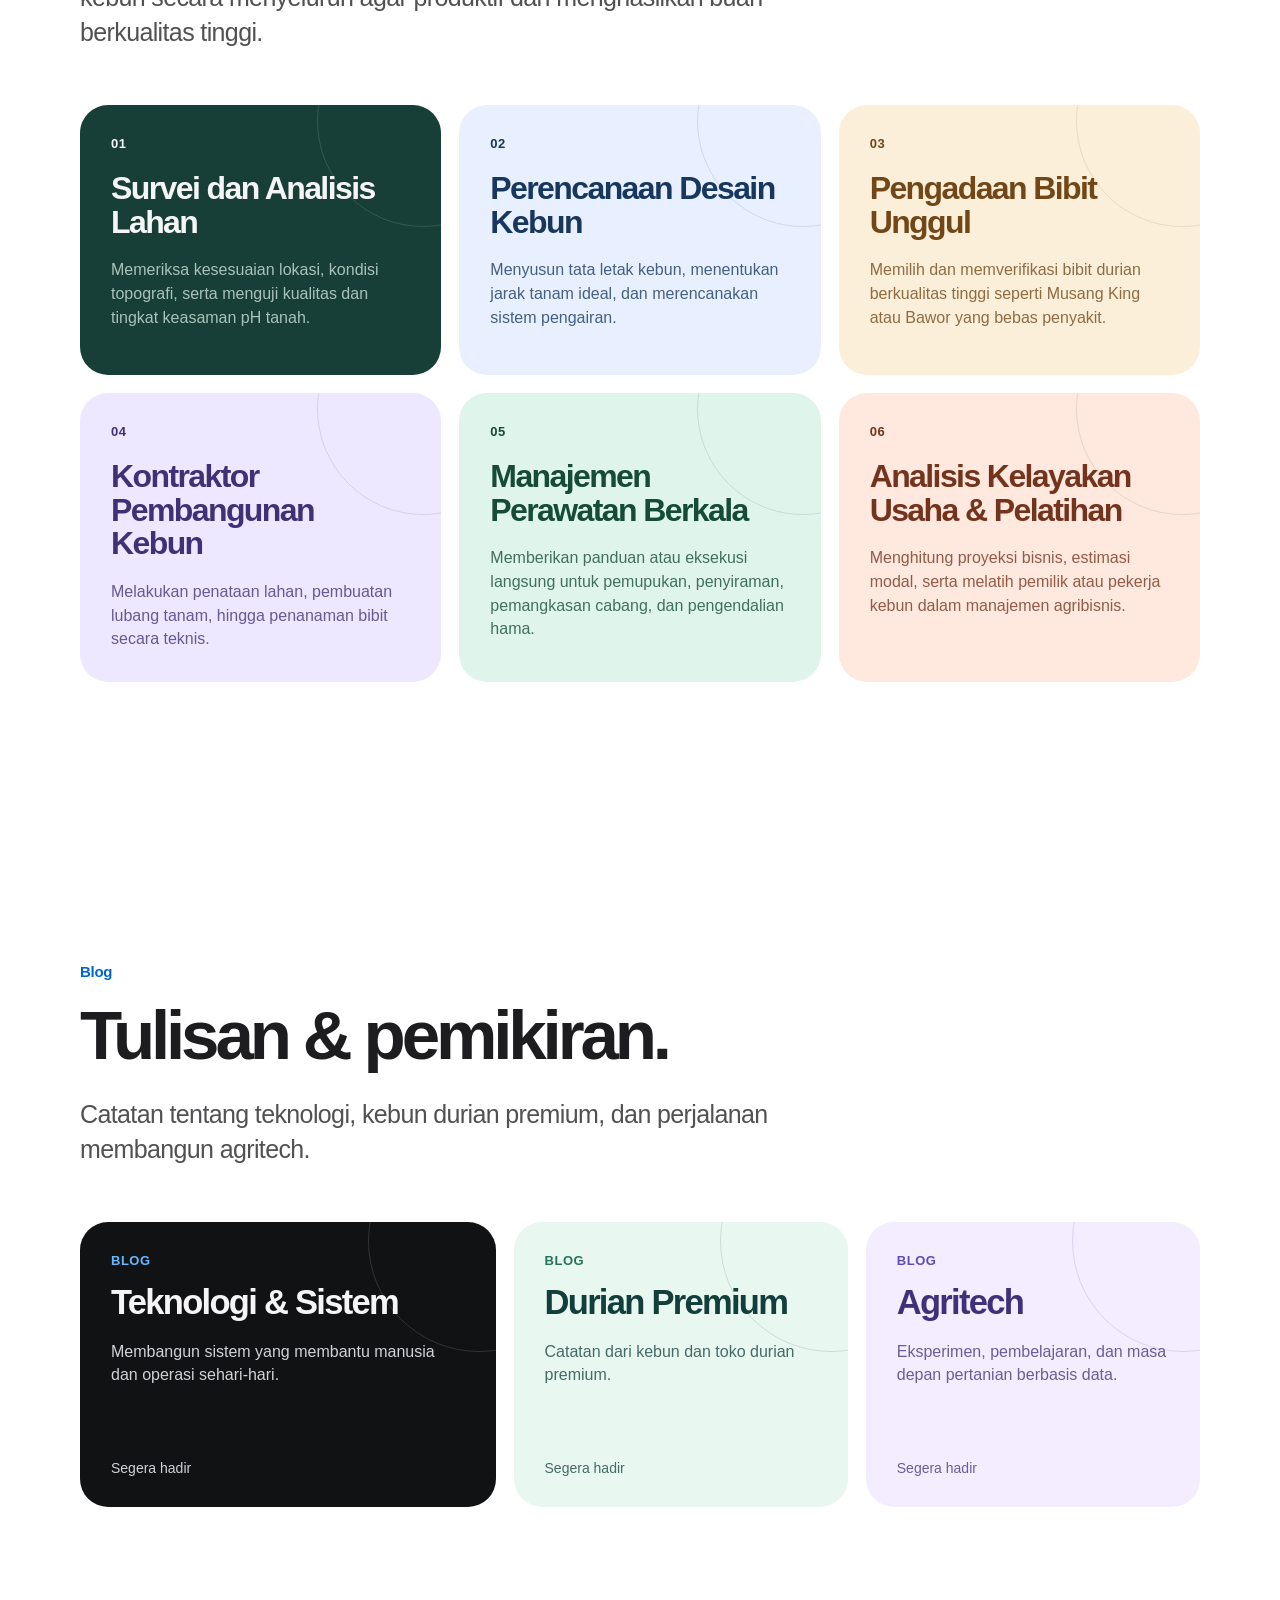
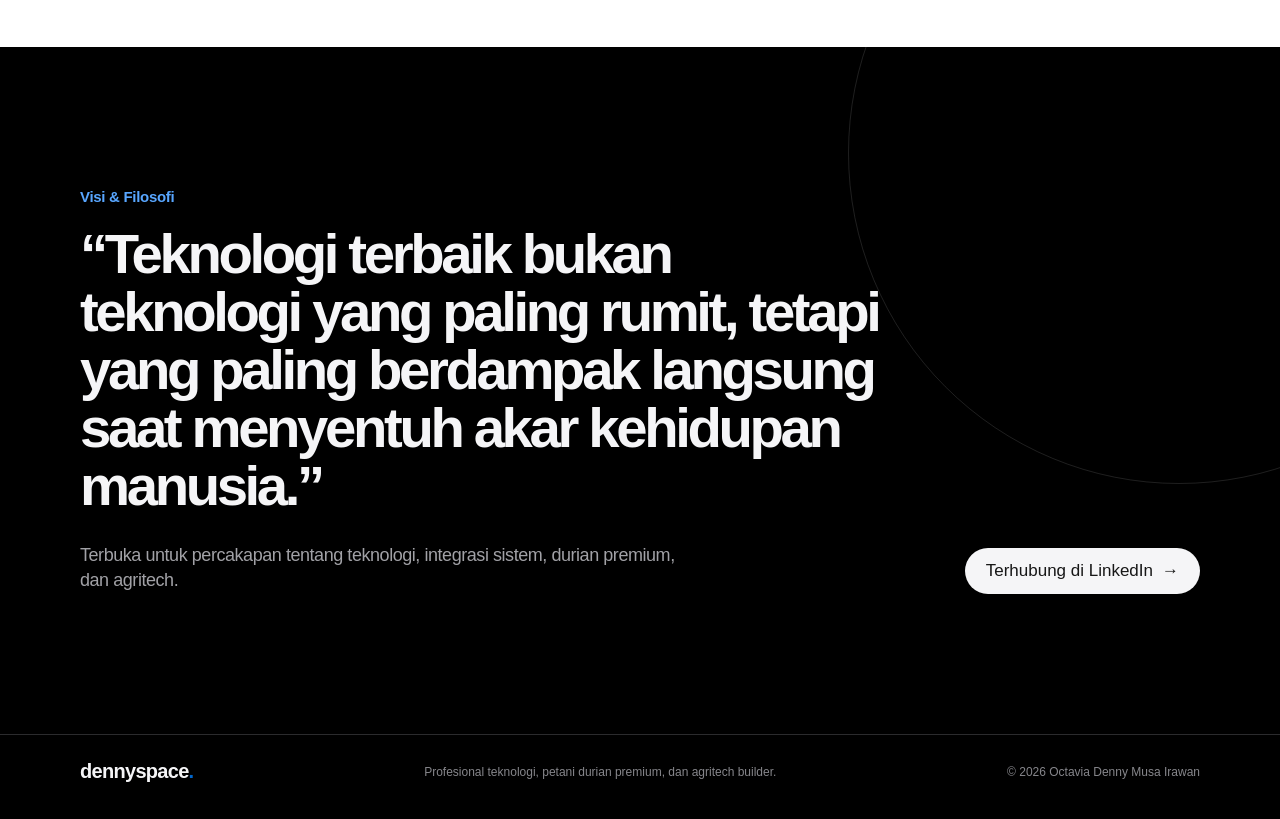
==== commit 2b270ca3: "fix: refresh agribusiness card styling" ====
--- a/index.html
+++ b/index.html
@@ -7,7 +7,7 @@
     <meta name="description" content="Octavia Denny Musa Irawan: Tech & IT professional, premium durian farmer, and agritech builder." />
     <title>Dennyspace: Tech, IT, Premium Durian & Agritech.</title>
     <link rel="icon" href="/favicon.svg" type="image/svg+xml" />
-    <link rel="stylesheet" href="/assets/styles.css?v=20260913.5" />
+    <link rel="stylesheet" href="/assets/styles.css?v=20260913.6" />
     <script>location.replace('/id/');</script>
   </head>
   <body></body>
--- a/assets/styles.css
+++ b/assets/styles.css
@@ -77,6 +77,13 @@
 .competency-card:nth-child(5) { background: #eee9ff; color: #3f3179; }
 .competency-card:nth-child(6) { background: #ffe8df; color: #73321f; }
 .competency-card:nth-child(2) p, .competency-card:nth-child(3) p, .competency-card:nth-child(4) p, .competency-card:nth-child(5) p, .competency-card:nth-child(6) p { color: currentColor; opacity: .78; }
+.agribusiness-card { background: #e2f0dd; color: #204b36; grid-column: 1 / -1; min-height: 410px; }
+.agribusiness-card p { color: currentColor; max-width: 730px; opacity: .8; }
+.competency-details { column-count: 2; column-gap: 42px; list-style: none; margin: 28px 0 0; padding: 0; position: relative; z-index: 1; }
+.competency-details li { break-inside: avoid; border-top: 1px solid rgba(32,75,54,.18); padding: 14px 0; }
+.competency-details strong, .competency-details span { display: block; }
+.competency-details strong { font-size: 16px; letter-spacing: -.02em; }
+.competency-details span { font-size: 14px; line-height: 1.42; margin-top: 5px; opacity: .75; }
 .competency-card small, .note-card small { color: var(--blue); font-size: 13px; font-weight: 700; letter-spacing: .04em; text-transform: uppercase; }
 .competency-card:nth-child(n+2) small { color: currentColor; }
 .competency-card h3, .service-card h3, .note-card h3 { font-size: clamp(26px, 2.7vw, 36px); letter-spacing: -.05em; line-height: 1.04; margin: 21px 0 0; }
@@ -188,6 +195,8 @@
   .value, .value + .value { min-height: 0; padding: 26px; }
   .competency-grid, .service-grid, .orchard-grid, .notes-grid, .scale-grid { grid-template-columns: 1fr; margin-top: 38px; }
   .competency-card, .service-card, .orchard-card, .note-card { min-height: 0; padding: 28px; }
+  .agribusiness-card { grid-column: auto; }
+  .competency-details { column-count: 1; column-gap: 0; }
   .scale { padding-inline: 22px; }
   .scale-grid { gap: 18px; margin-top: 45px; }
   .scale-card, .scale-card:nth-child(3) { border-radius: 28px; grid-column: auto; min-height: 330px; padding: 28px; }
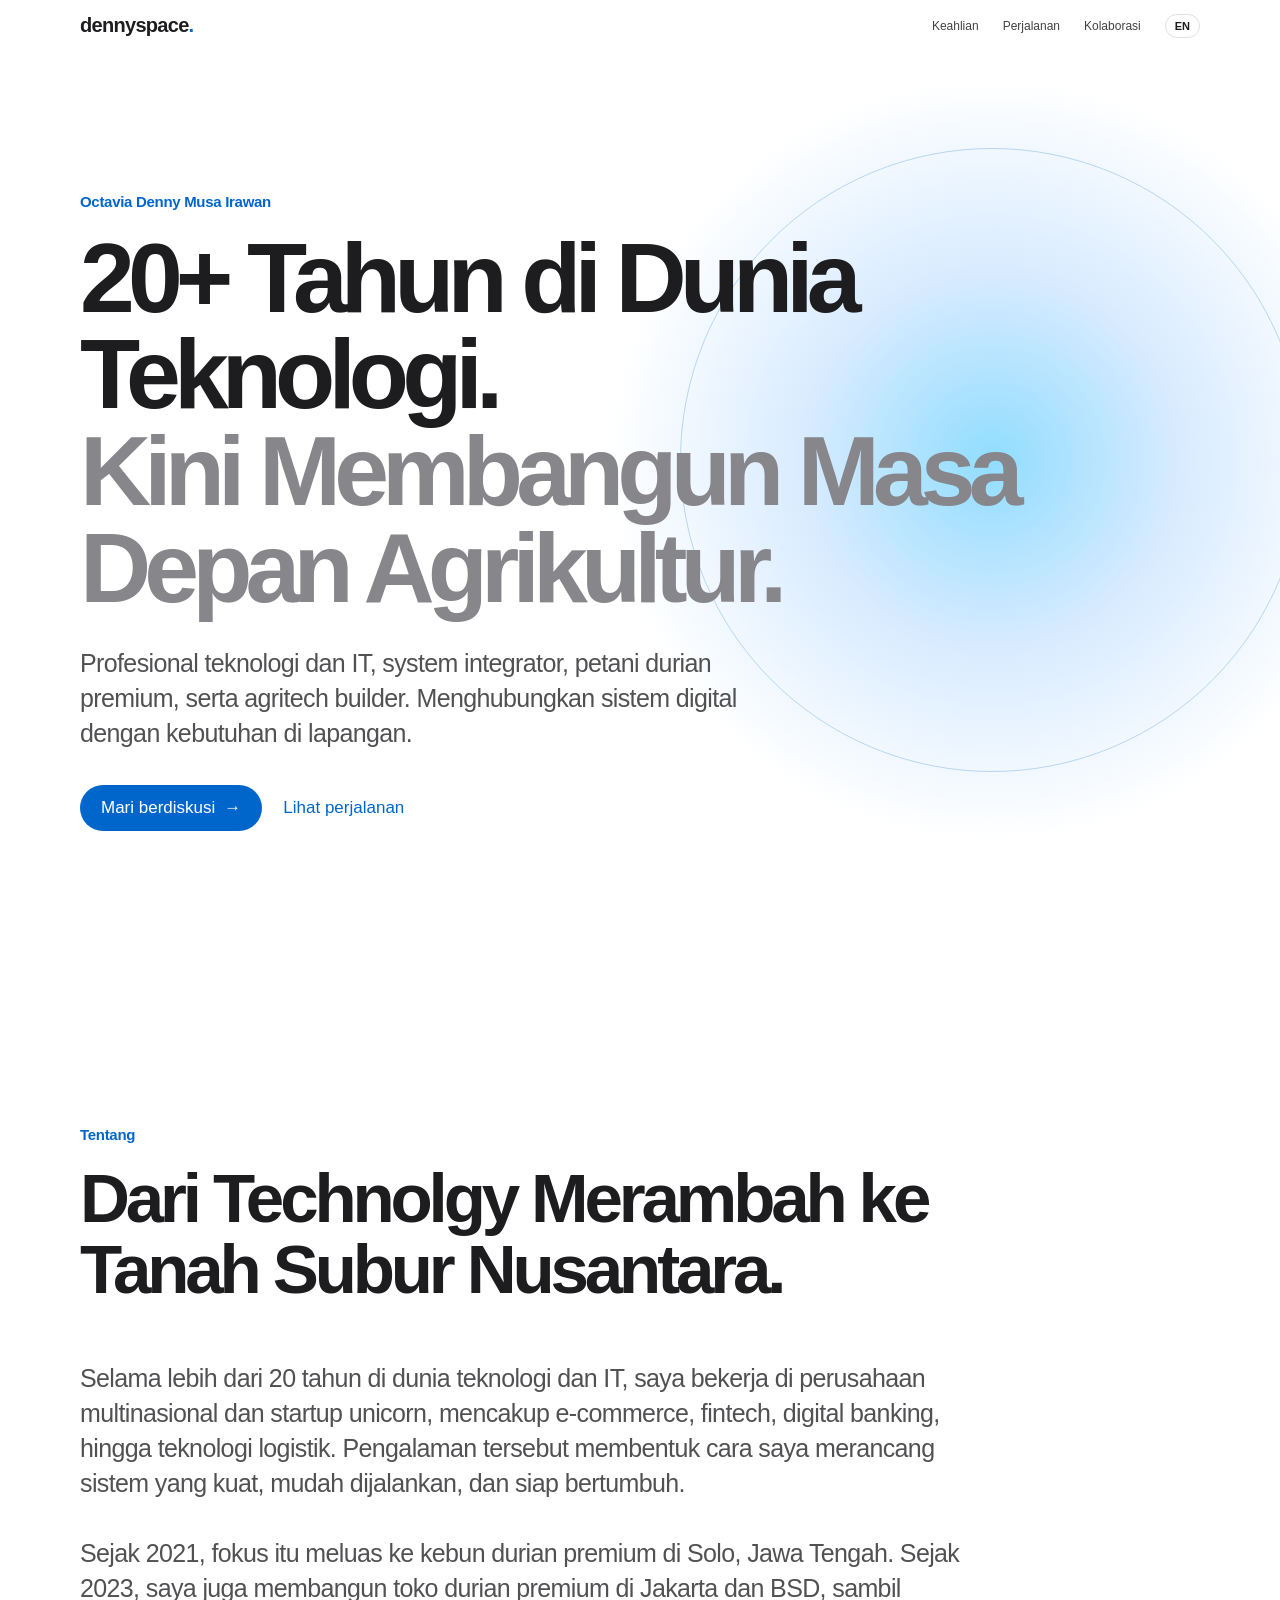
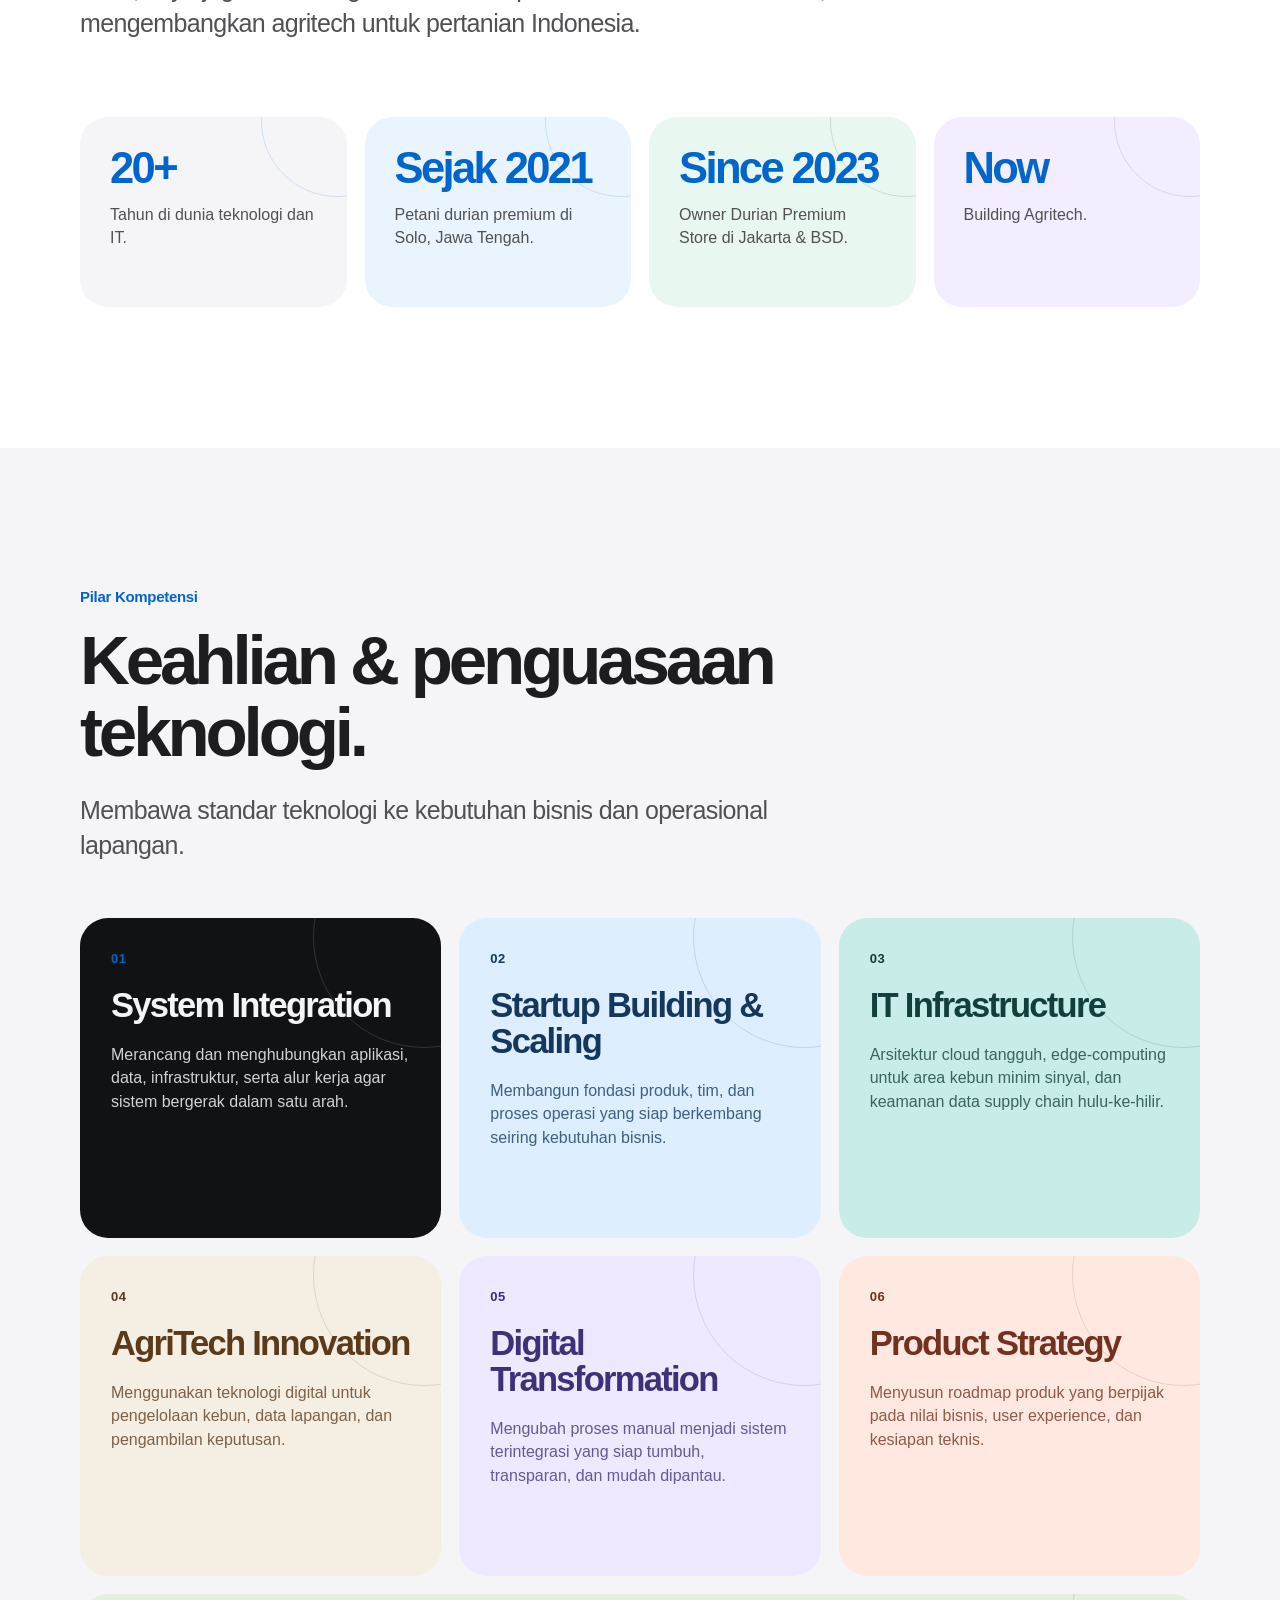
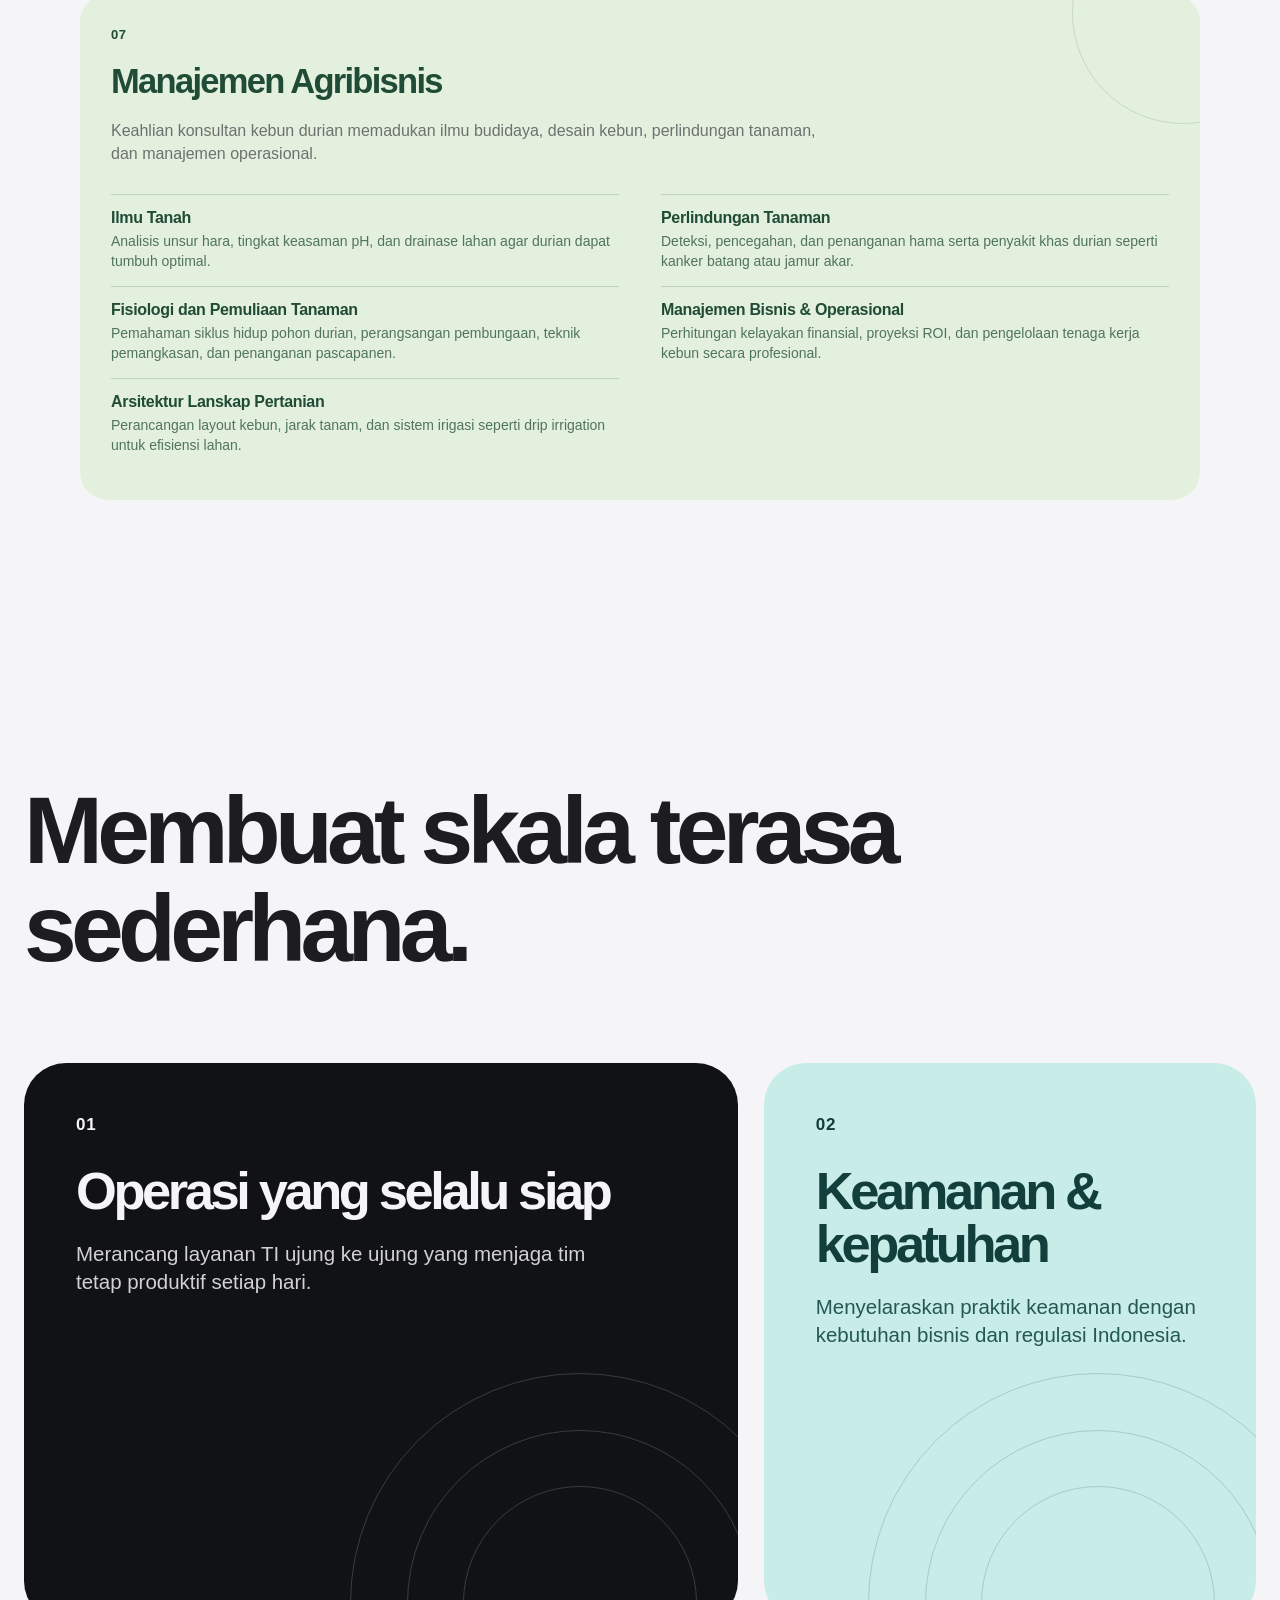
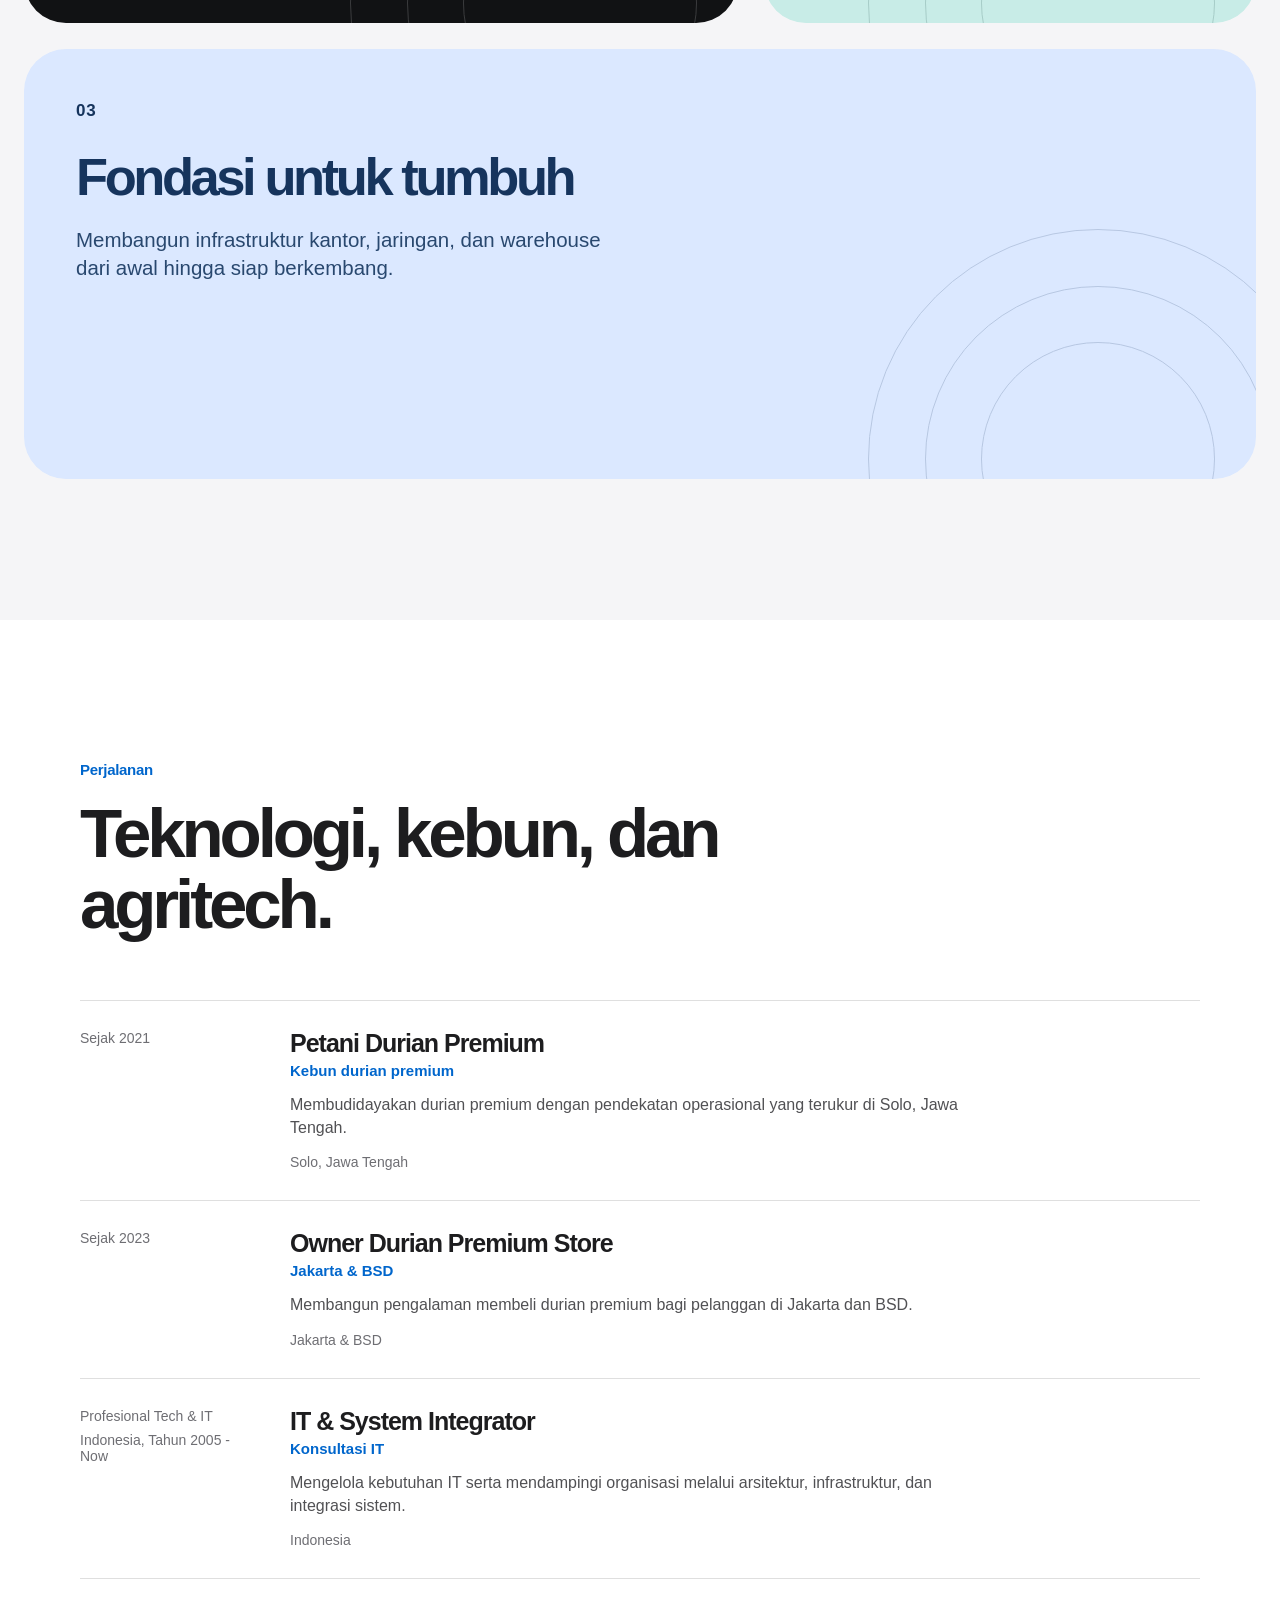
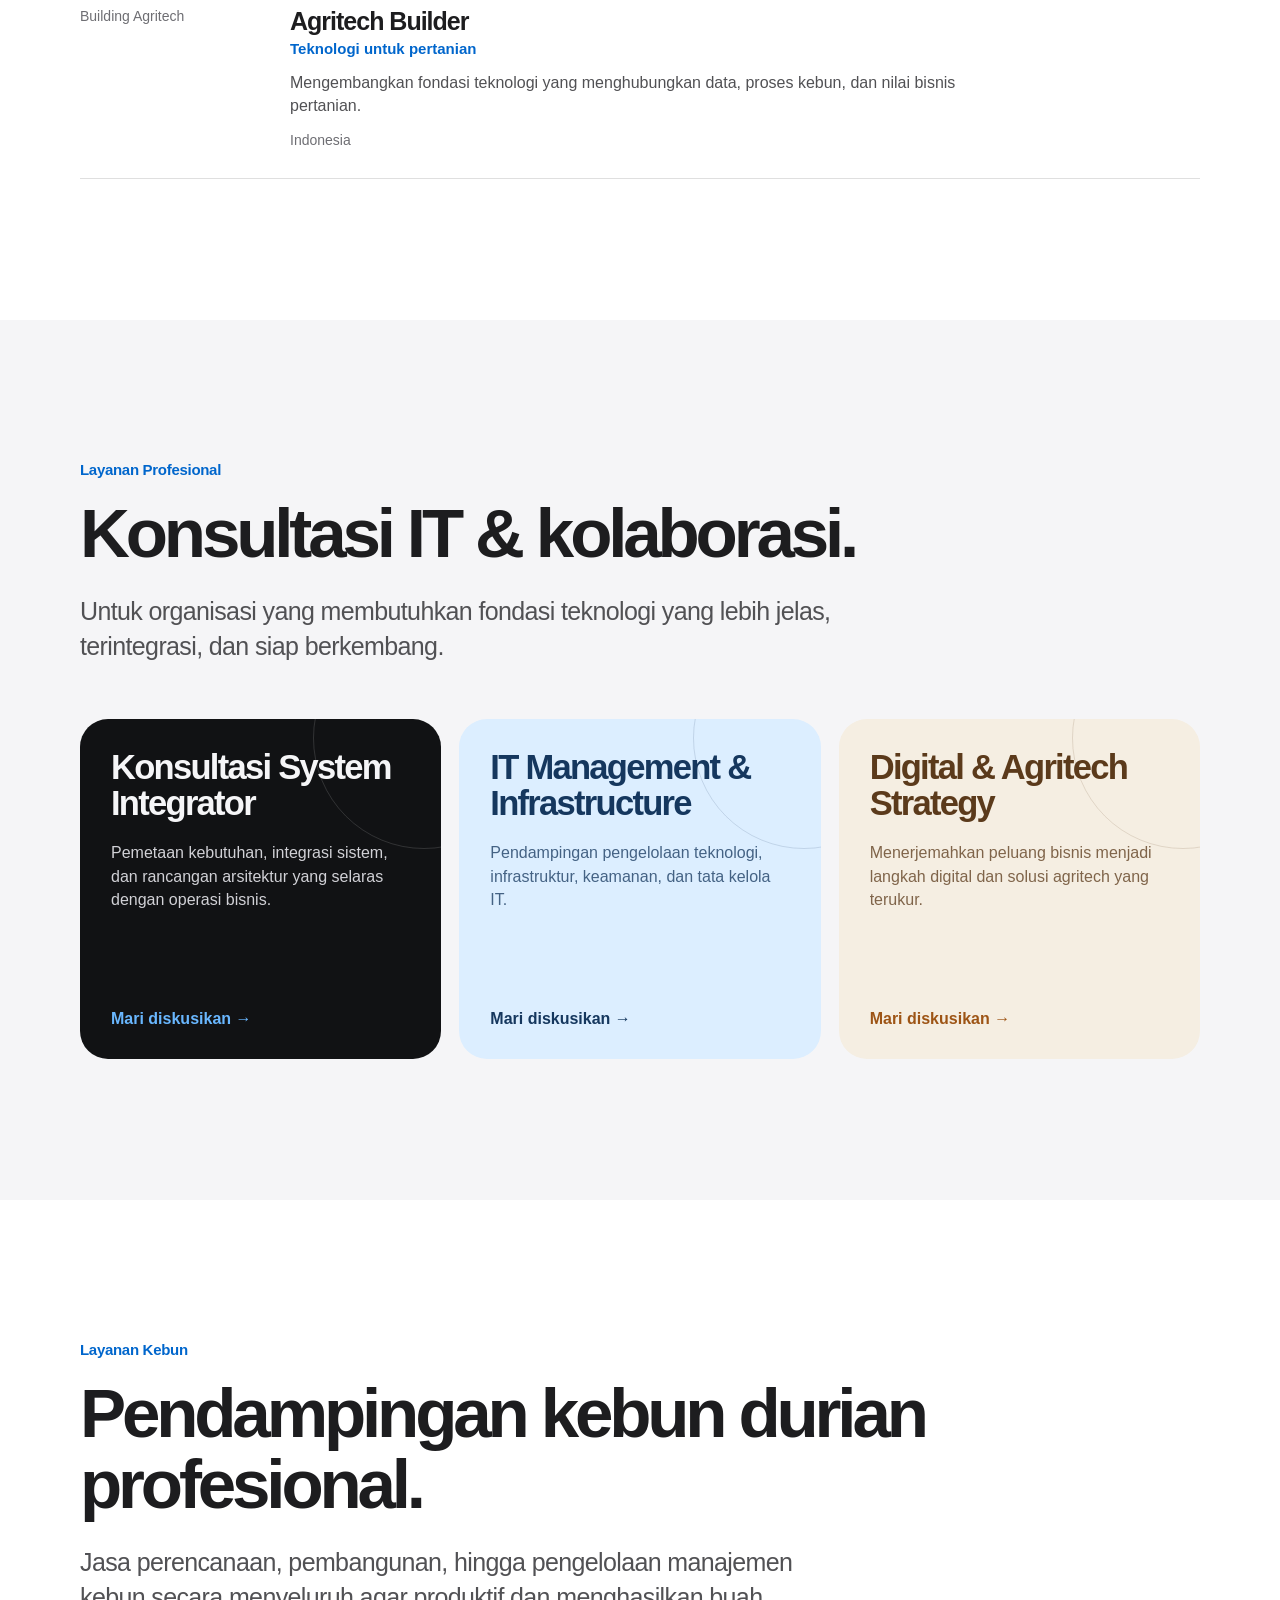
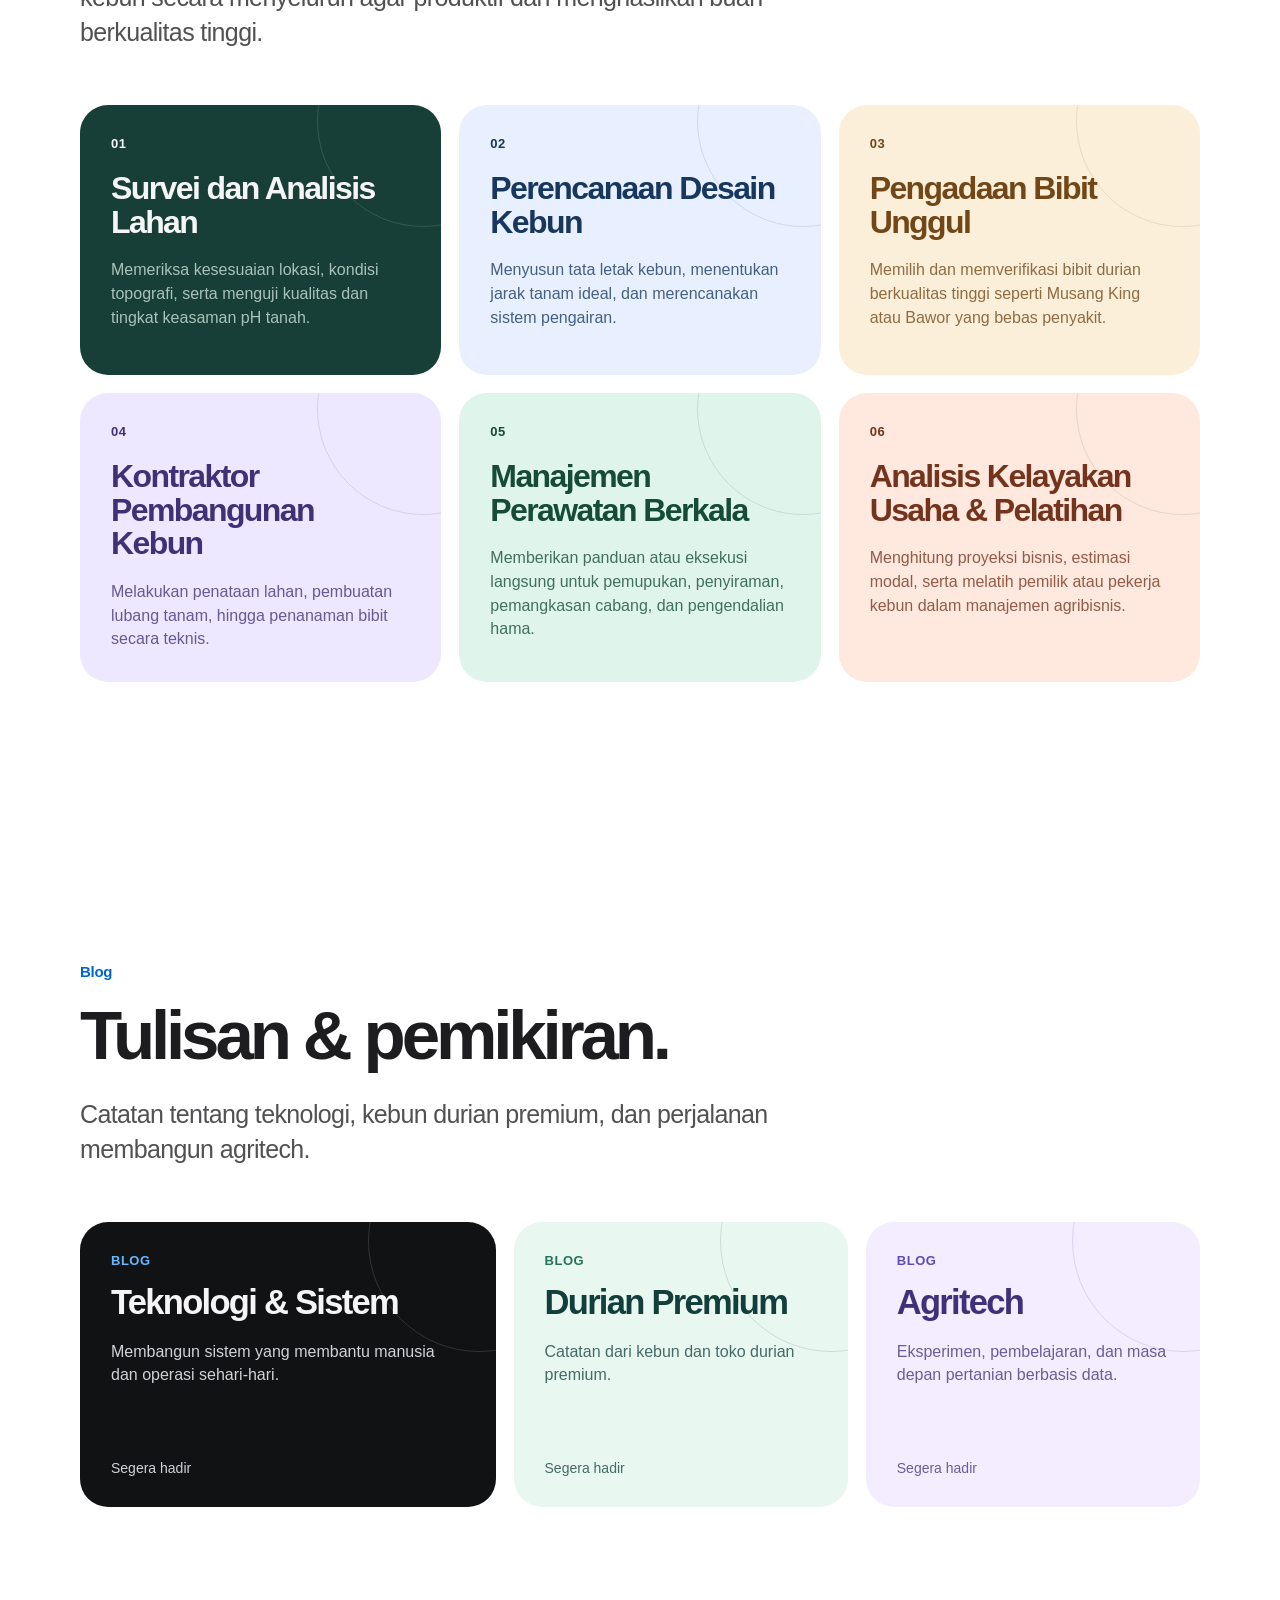
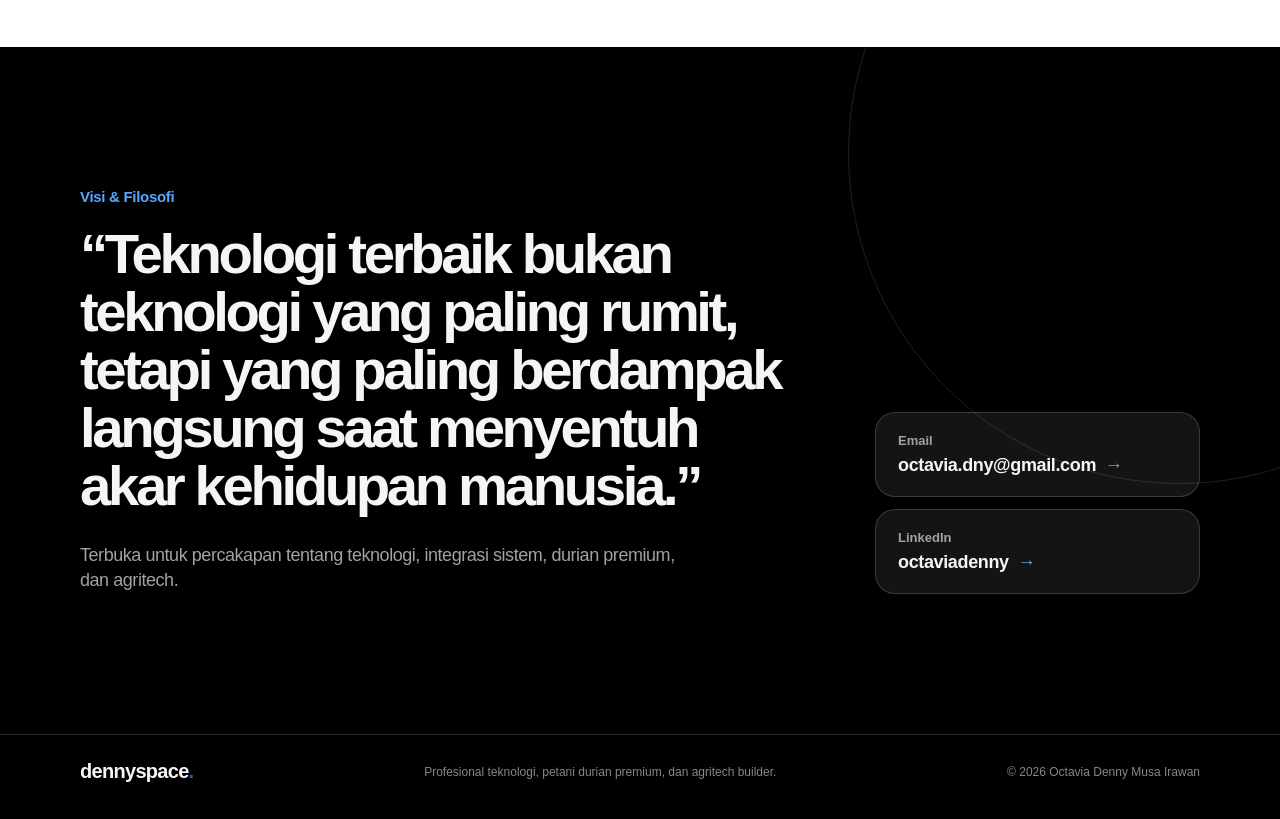
==== commit ffffb2ca: "feat: add email and linkedin contact channels" ====
--- a/index.html
+++ b/index.html
@@ -7,7 +7,7 @@
     <meta name="description" content="Octavia Denny Musa Irawan: Tech & IT professional, premium durian farmer, and agritech builder." />
     <title>Dennyspace: Tech, IT, Premium Durian & Agritech.</title>
     <link rel="icon" href="/favicon.svg" type="image/svg+xml" />
-    <link rel="stylesheet" href="/assets/styles.css?v=20260913.6" />
+    <link rel="stylesheet" href="/assets/styles.css?v=20260913.7" />
     <script>location.replace('/id/');</script>
   </head>
   <body></body>
--- a/assets/styles.css
+++ b/assets/styles.css
@@ -120,14 +120,15 @@
 .service-card { background: #fff; display: flex; flex-direction: column; min-height: 340px; overflow: hidden; position: relative; }
 .service-card:nth-child(1) { background: #111214; color: #f5f5f7; }
 .service-card:nth-child(1) p { color: #d1d1d6; }
-.service-card:nth-child(1) strong { color: #69b7ff; }
+.service-card:nth-child(1) .contact-link { color: #69b7ff; }
 .service-card:nth-child(2) { background: #dceeff; color: #15375e; }
 .service-card:nth-child(2) p, .service-card:nth-child(3) p { color: currentColor; opacity: .76; }
-.service-card:nth-child(2) strong { color: #15375e; }
+.service-card:nth-child(2) .contact-link { color: #15375e; }
 .service-card:nth-child(3) { background: #f5eee2; color: #5b3a1b; }
-.service-card:nth-child(3) strong { color: #9d5415; }
+.service-card:nth-child(3) .contact-link { color: #9d5415; }
 .service-card h3 { margin-top: 0; }
-.service-card strong { color: var(--blue); font-size: 16px; margin-top: auto; padding-top: 24px; }
+.service-card .contact-link { color: var(--blue); font-size: 16px; font-weight: 700; margin-top: auto; padding-top: 24px; }
+.service-card .contact-link:hover { text-decoration: underline; text-underline-offset: 4px; }
 
 .orchard { background: #fff; }
 .orchard-grid { display: grid; gap: 18px; grid-template-columns: repeat(3, 1fr); margin-top: 55px; }
@@ -165,8 +166,12 @@
 .contact .eyebrow { color: #58a6ff; }
 .contact h2 { font-size: clamp(34px, 4.4vw, 61px); max-width: 850px; }
 .contact-grid > div > p:last-child { color: #a1a1a6; font-size: 18px; margin: 28px 0 0; max-width: 600px; }
-.contact .button-primary { background: #f5f5f7; color: #171717; white-space: nowrap; }
-.contact .button-primary:hover { background: #fff; }
+.contact-channels { display: grid; gap: 12px; min-width: 325px; }
+.contact-channel { background: rgba(255,255,255,.08); border: 1px solid rgba(255,255,255,.16); border-radius: 20px; color: #f5f5f7; display: grid; gap: 7px; padding: 20px 22px; transition: background .2s, transform .2s; }
+.contact-channel:hover { background: rgba(255,255,255,.14); transform: translateY(-2px); }
+.contact-channel span { color: #a1a1a6; font-size: 13px; font-weight: 650; }
+.contact-channel strong { font-size: 18px; letter-spacing: -.02em; }
+.contact-channel strong span { color: #58a6ff; display: inline; font-size: inherit; margin-left: 4px; }
 footer { align-items: center; background: #000; border-top: 1px solid #2b2b2d; color: #86868b; display: grid; font-size: 12px; gap: 25px; grid-template-columns: auto 1fr auto; padding: 25px max(24px, calc((100vw - 1120px) / 2)) 36px; }
 footer .wordmark { color: #f5f5f7; }
 footer p { margin: 0; }
@@ -205,7 +210,7 @@
   .timeline { margin-top: 42px; }
   .timeline-item { gap: 9px; grid-template-columns: 1fr; padding: 25px 0; }
   .contact-grid { align-items: start; gap: 35px; grid-template-columns: 1fr; }
-  .contact .button { justify-self: start; }
+  .contact-channels { min-width: 0; width: 100%; }
   footer { align-items: start; gap: 13px; grid-template-columns: 1fr; }
   footer p:nth-child(2) { text-align: left; }
 }
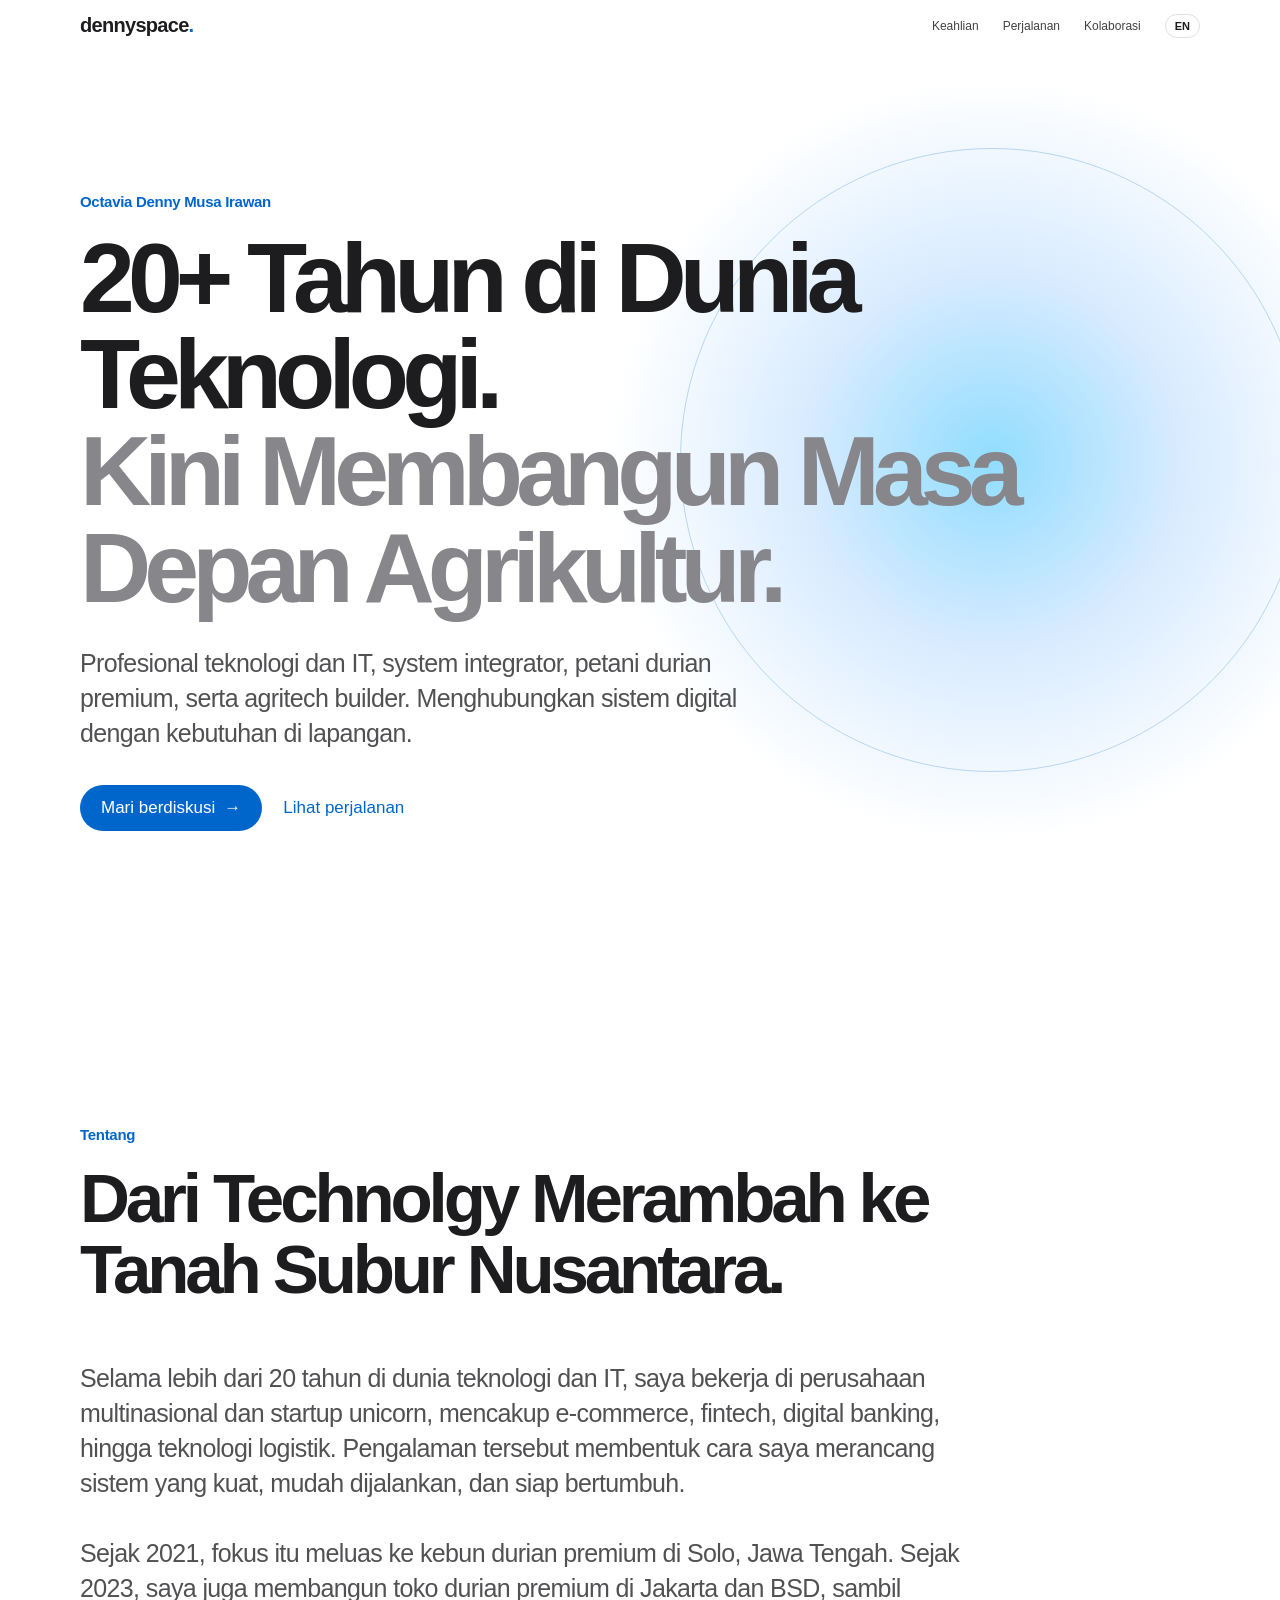
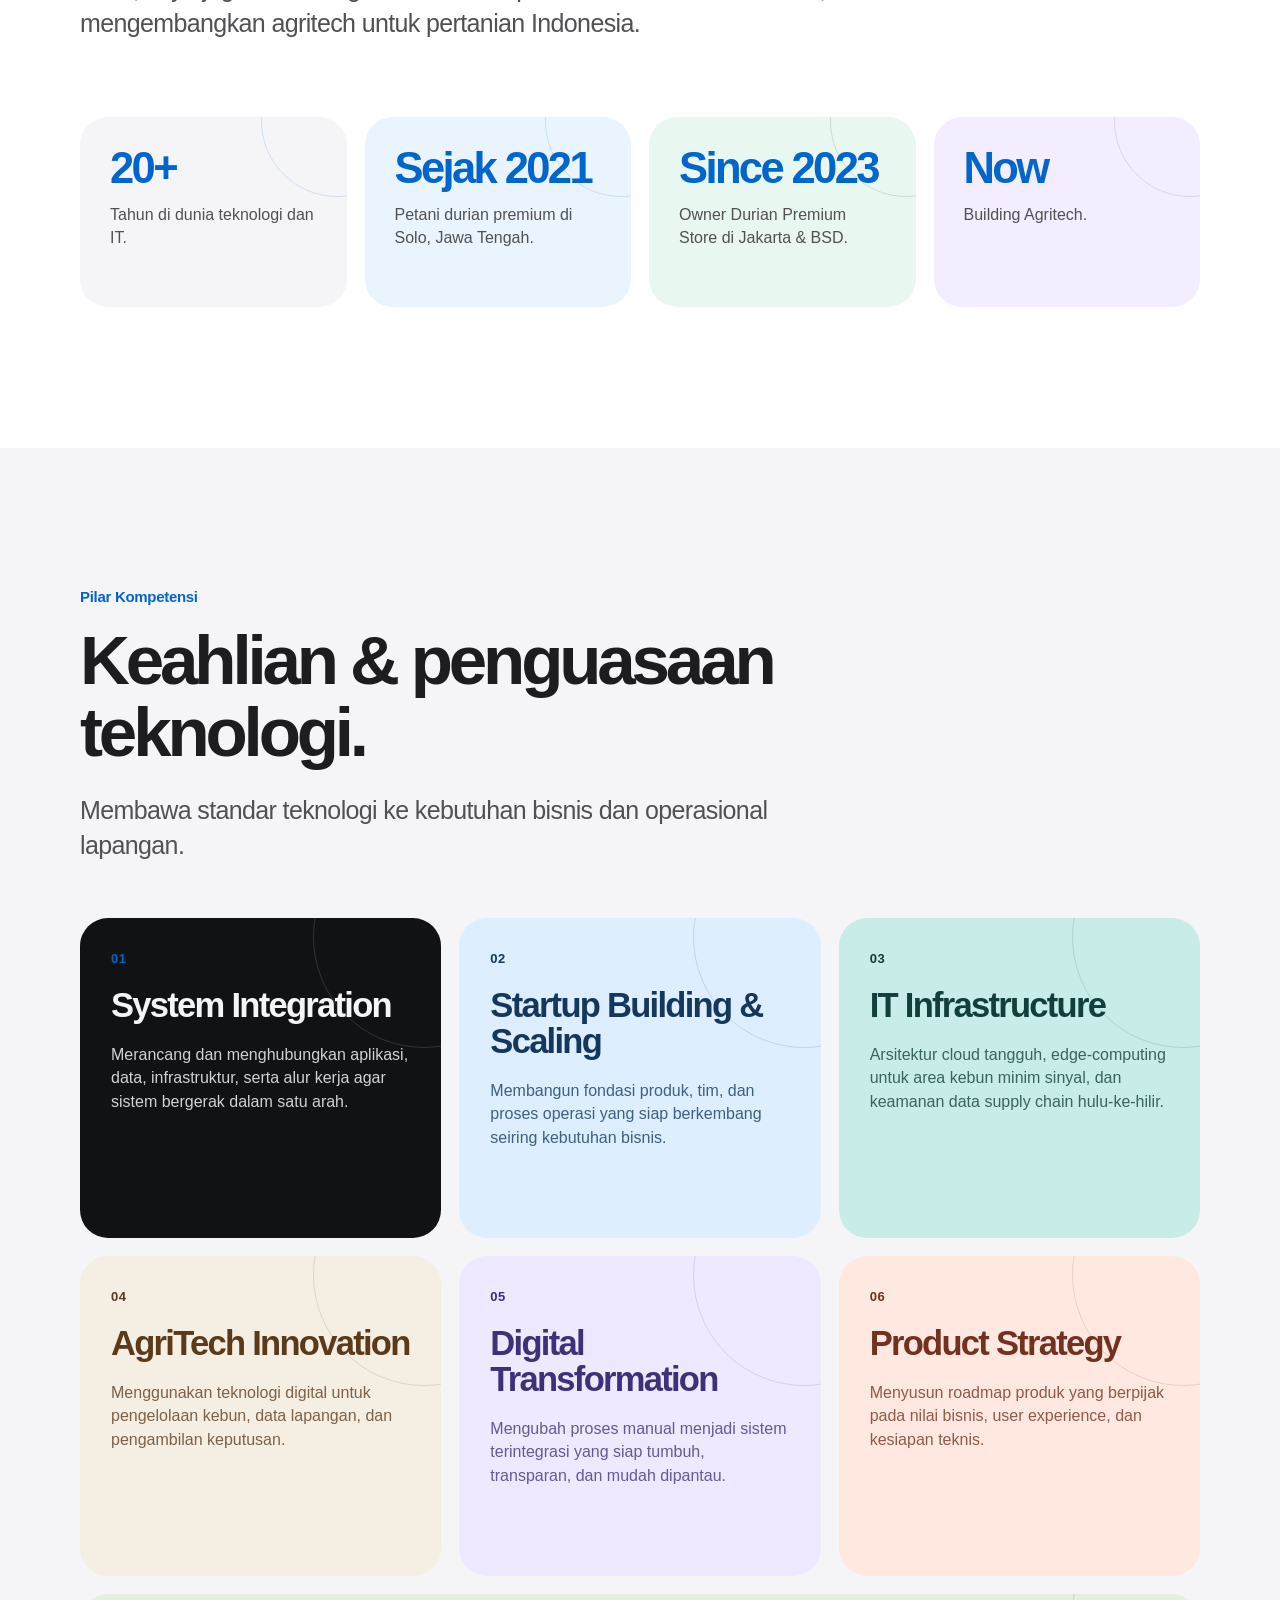
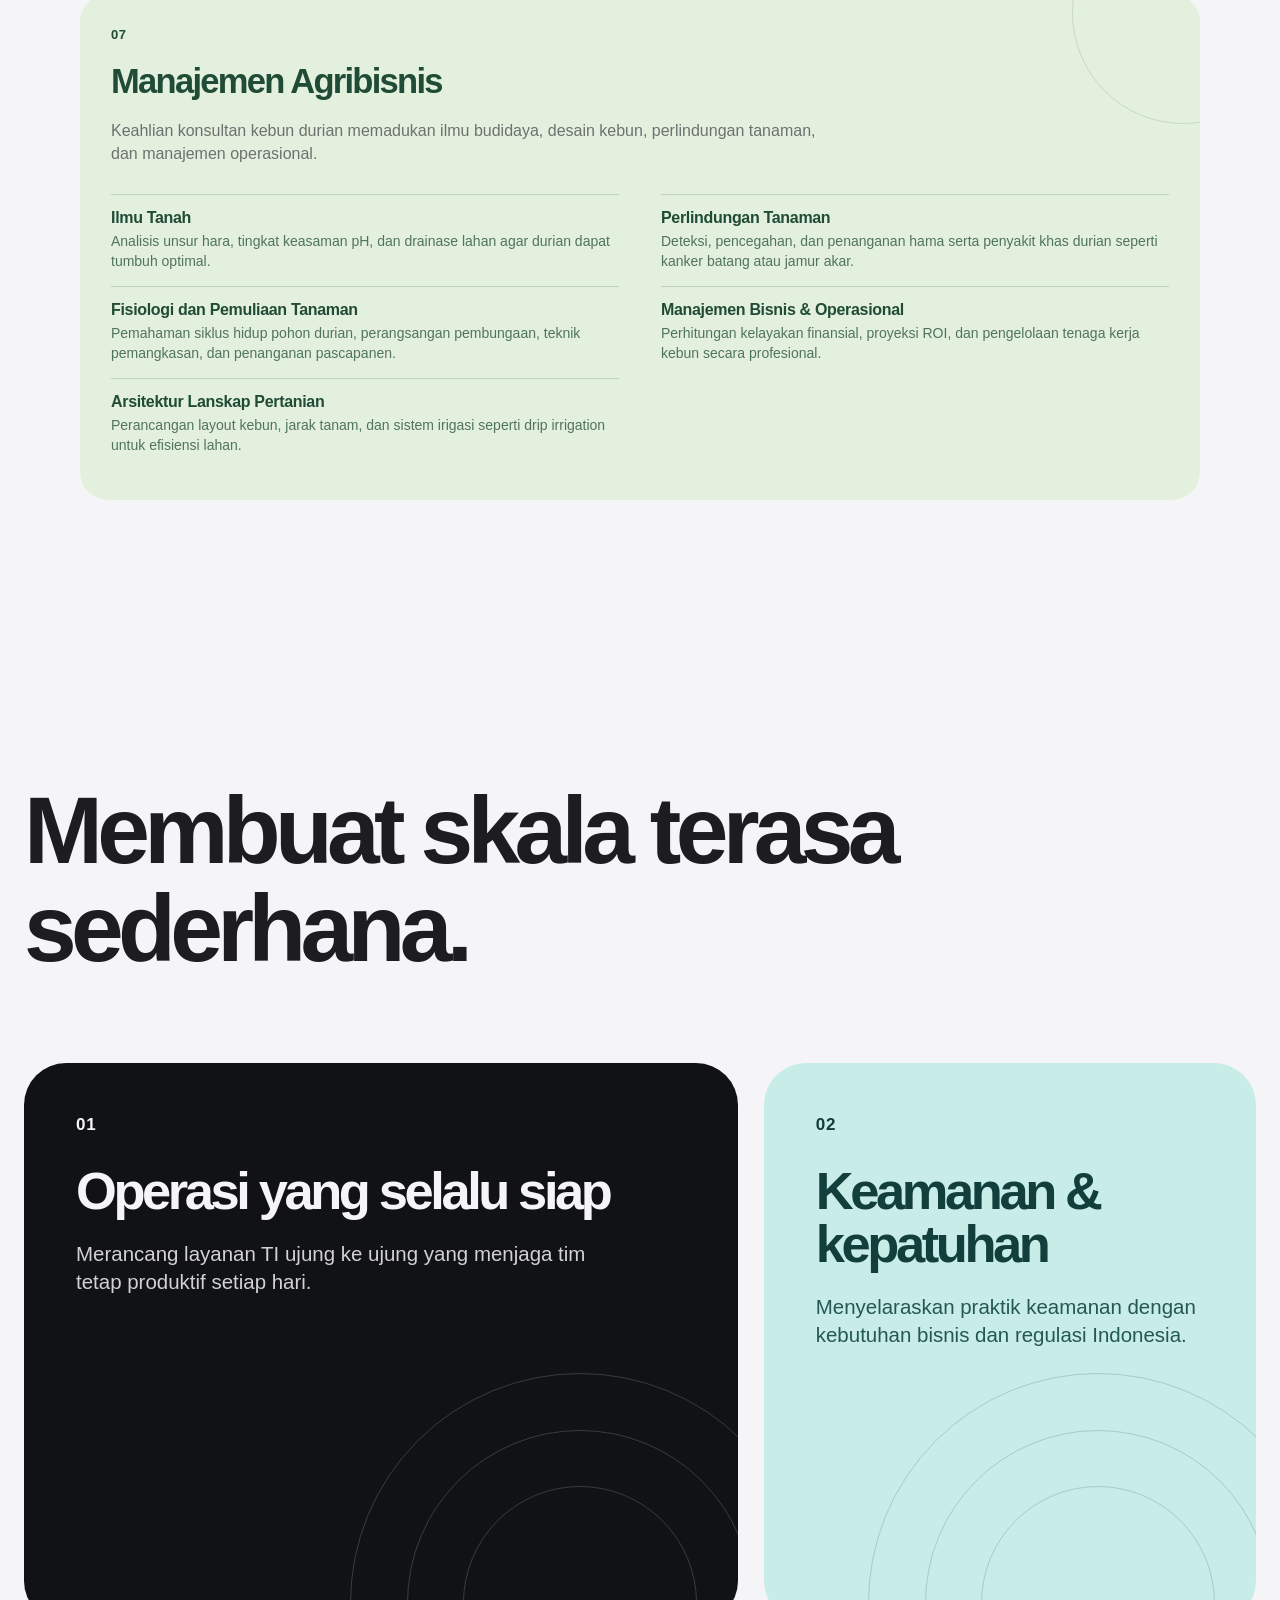
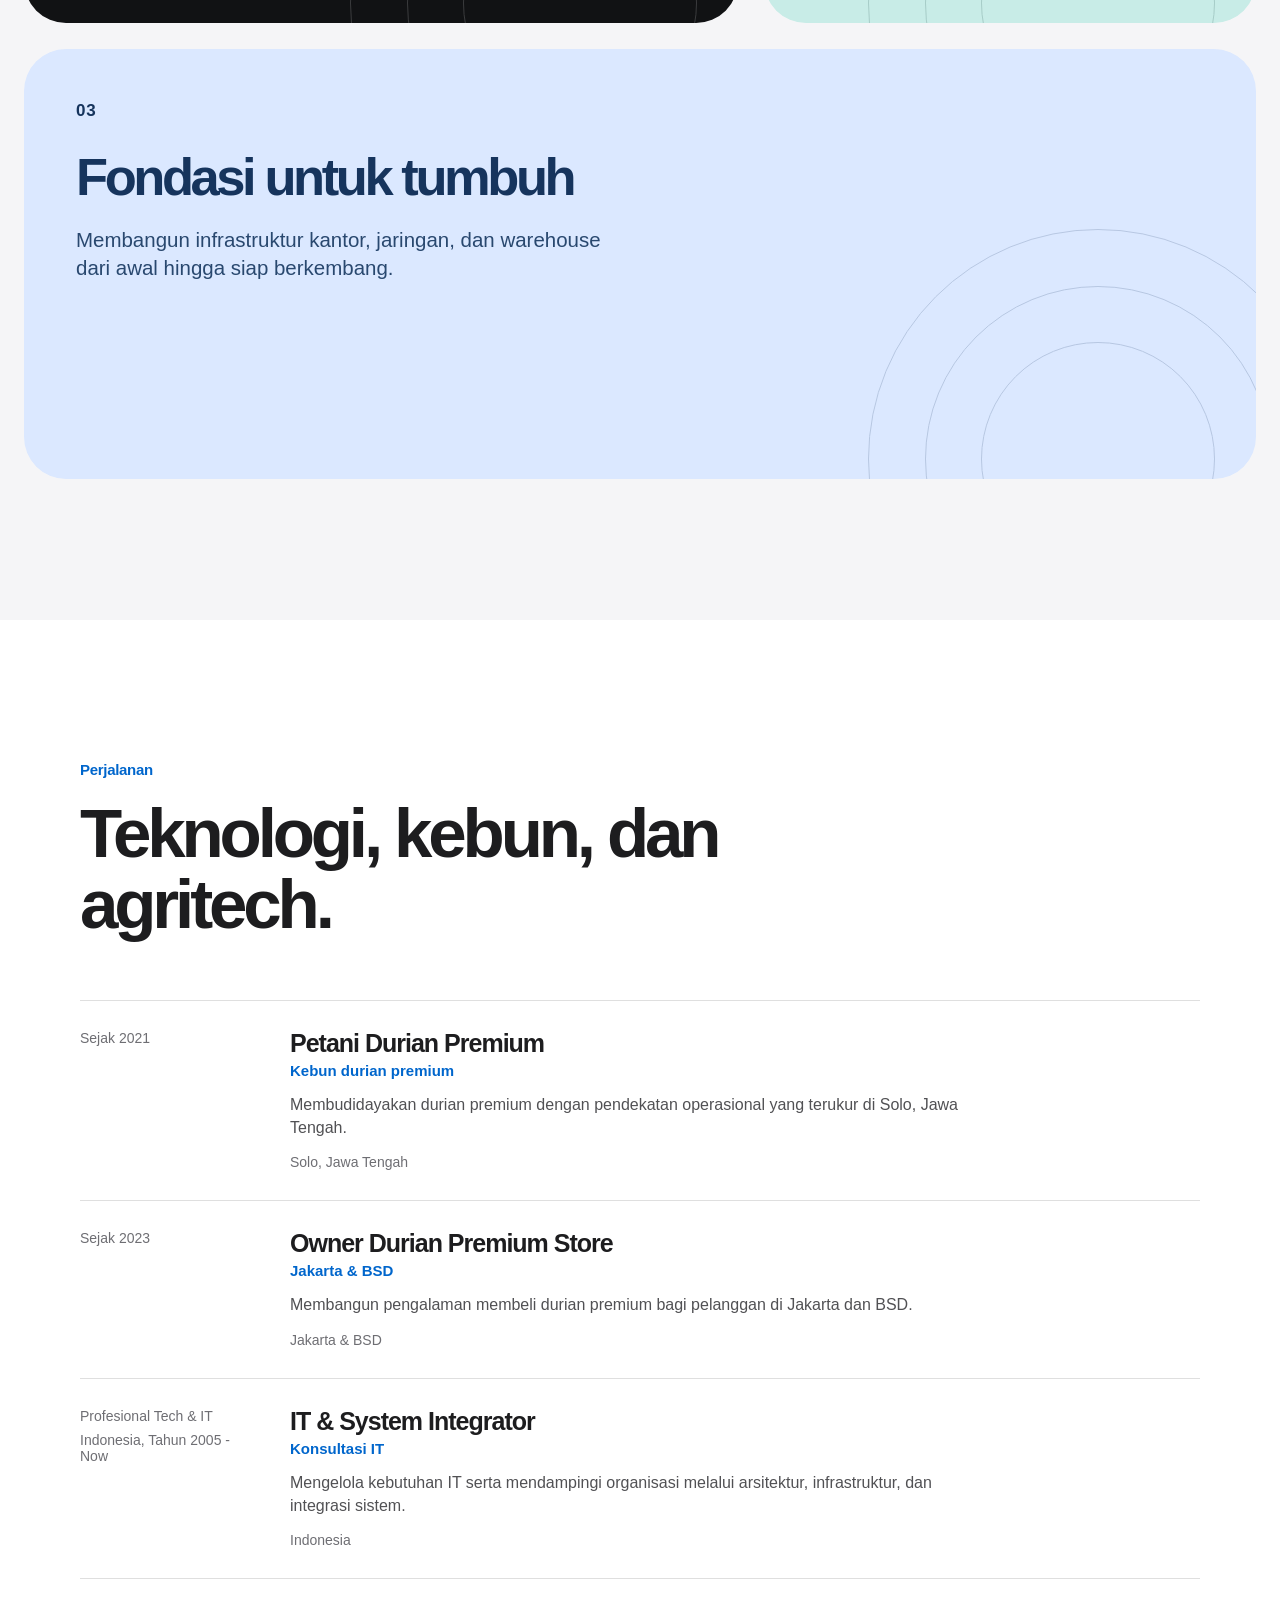
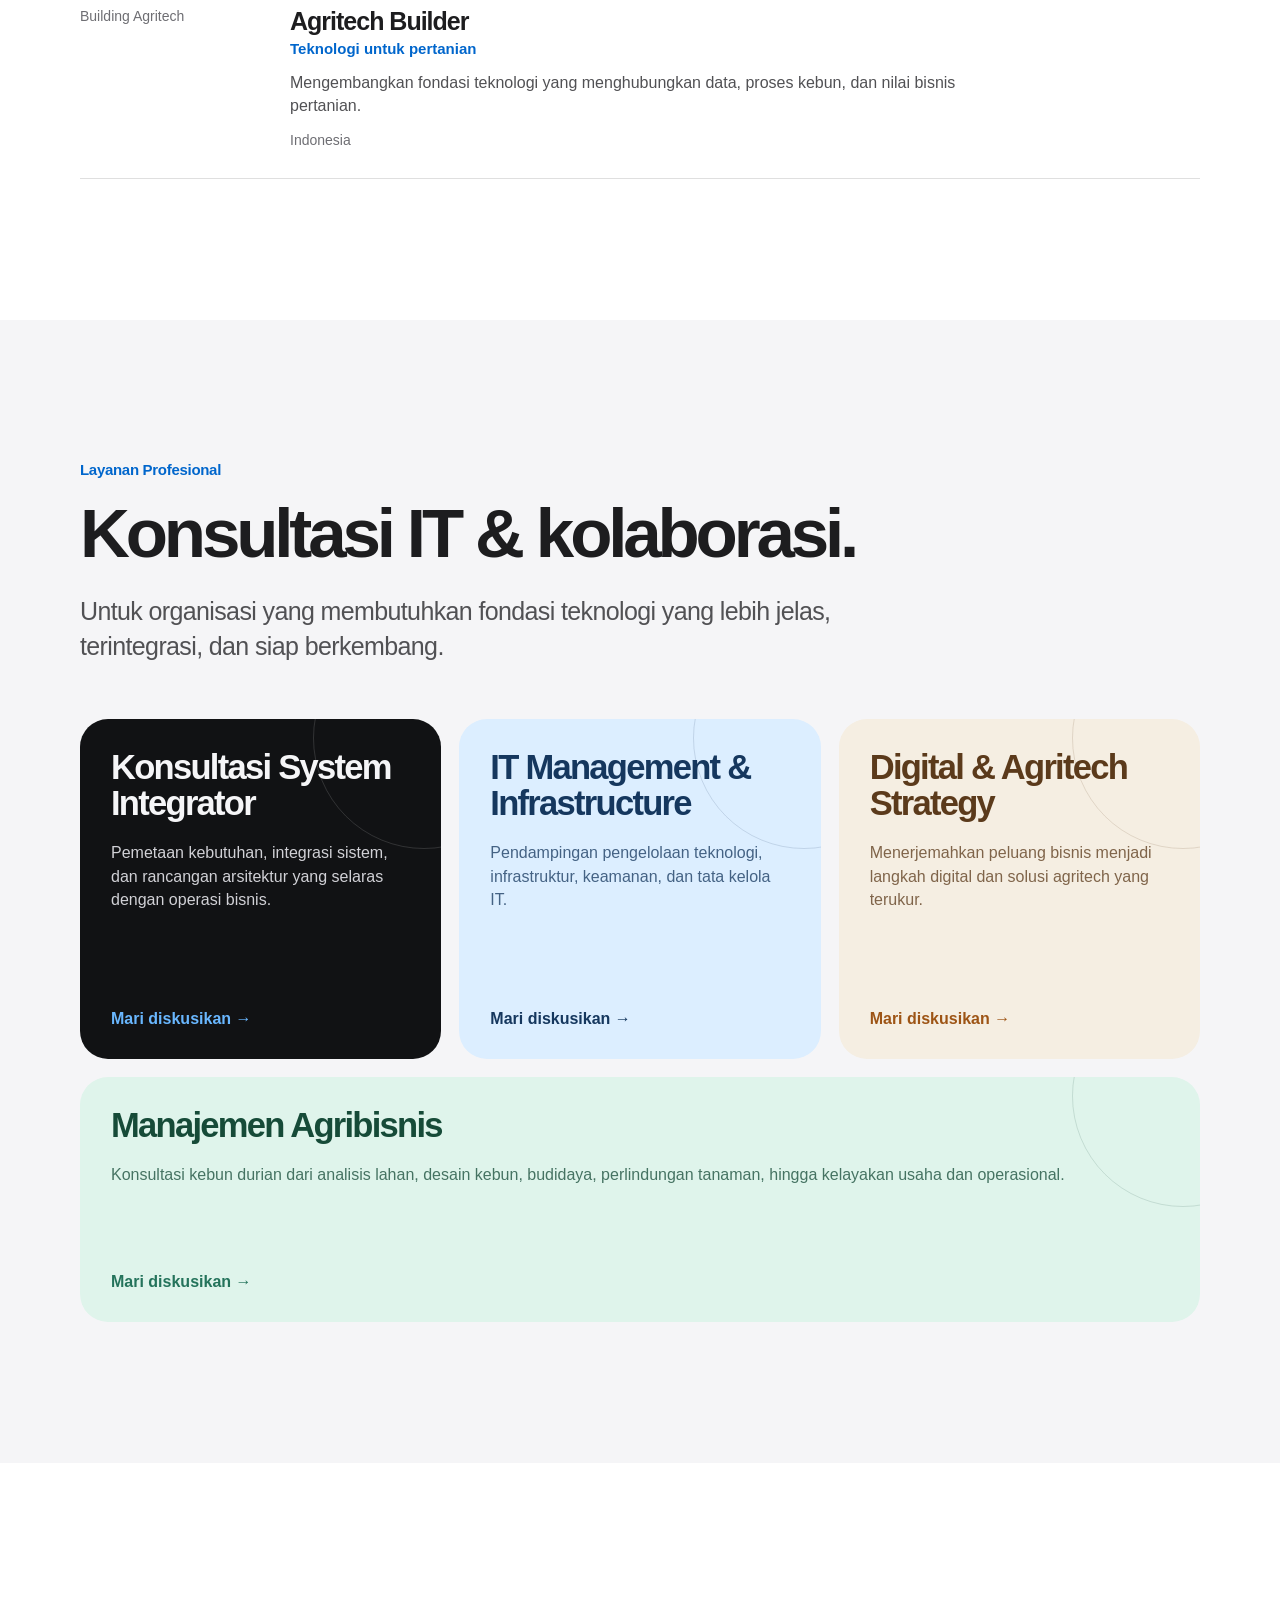
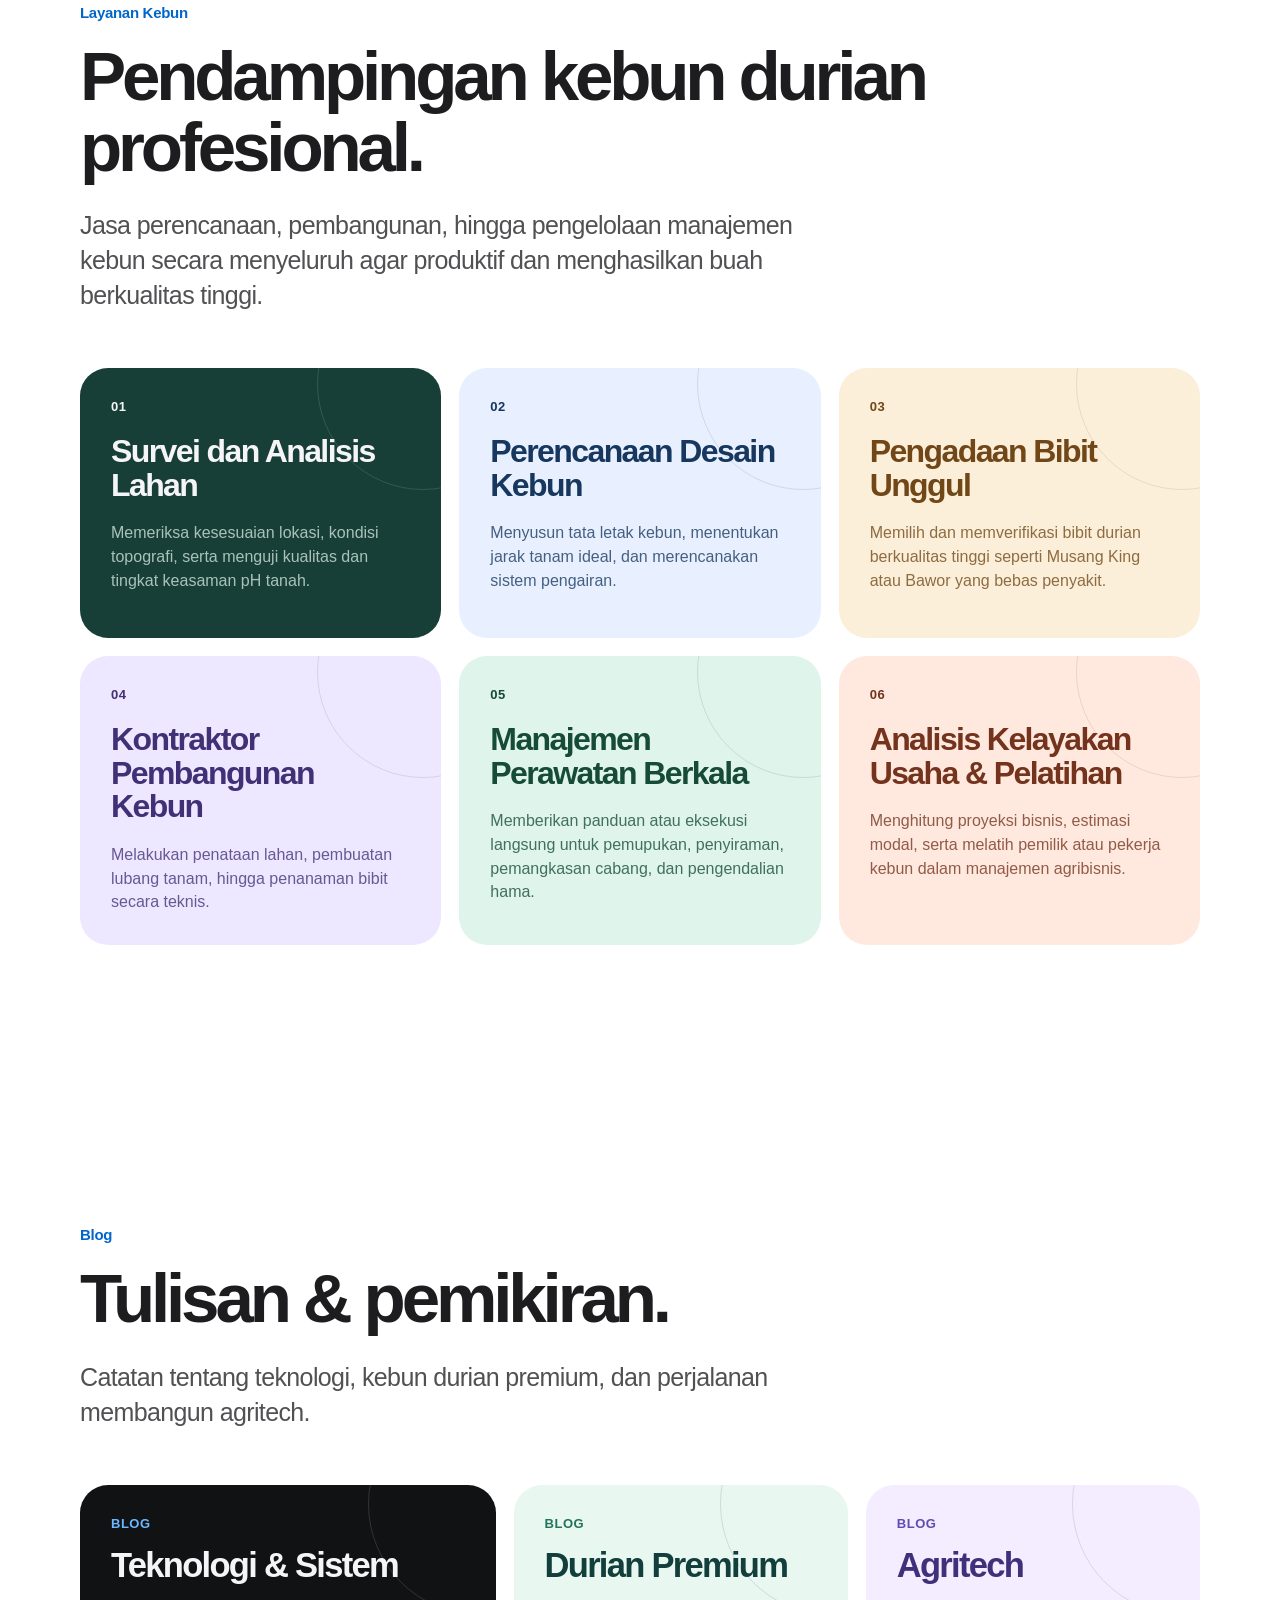
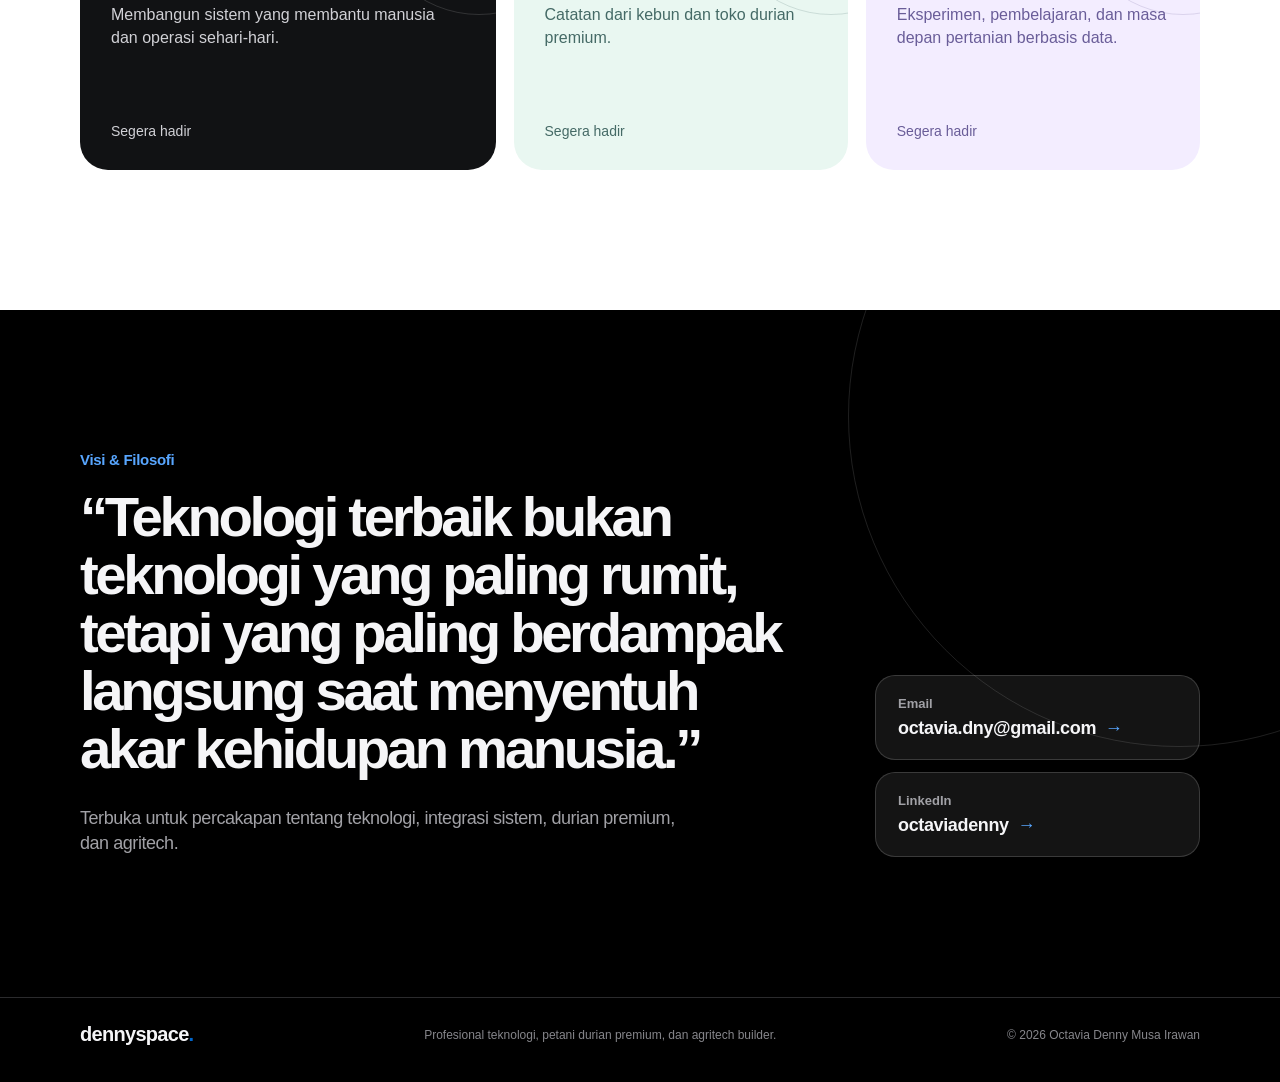
==== commit 1367c590: "feat: offer agribusiness consulting service" ====
--- a/index.html
+++ b/index.html
@@ -7,7 +7,7 @@
     <meta name="description" content="Octavia Denny Musa Irawan: Tech & IT professional, premium durian farmer, and agritech builder." />
     <title>Dennyspace: Tech, IT, Premium Durian & Agritech.</title>
     <link rel="icon" href="/favicon.svg" type="image/svg+xml" />
-    <link rel="stylesheet" href="/assets/styles.css?v=20260913.7" />
+    <link rel="stylesheet" href="/assets/styles.css?v=20260913.8" />
     <script>location.replace('/id/');</script>
   </head>
   <body></body>
--- a/assets/styles.css
+++ b/assets/styles.css
@@ -122,10 +122,12 @@
 .service-card:nth-child(1) p { color: #d1d1d6; }
 .service-card:nth-child(1) .contact-link { color: #69b7ff; }
 .service-card:nth-child(2) { background: #dceeff; color: #15375e; }
-.service-card:nth-child(2) p, .service-card:nth-child(3) p { color: currentColor; opacity: .76; }
+.service-card:nth-child(2) p, .service-card:nth-child(3) p, .service-card:nth-child(4) p { color: currentColor; opacity: .76; }
 .service-card:nth-child(2) .contact-link { color: #15375e; }
 .service-card:nth-child(3) { background: #f5eee2; color: #5b3a1b; }
 .service-card:nth-child(3) .contact-link { color: #9d5415; }
+.service-card:nth-child(4) { background: #dff4eb; color: #164b38; grid-column: 1 / -1; min-height: 245px; }
+.service-card:nth-child(4) .contact-link { color: #24735b; }
 .service-card h3 { margin-top: 0; }
 .service-card .contact-link { color: var(--blue); font-size: 16px; font-weight: 700; margin-top: auto; padding-top: 24px; }
 .service-card .contact-link:hover { text-decoration: underline; text-underline-offset: 4px; }
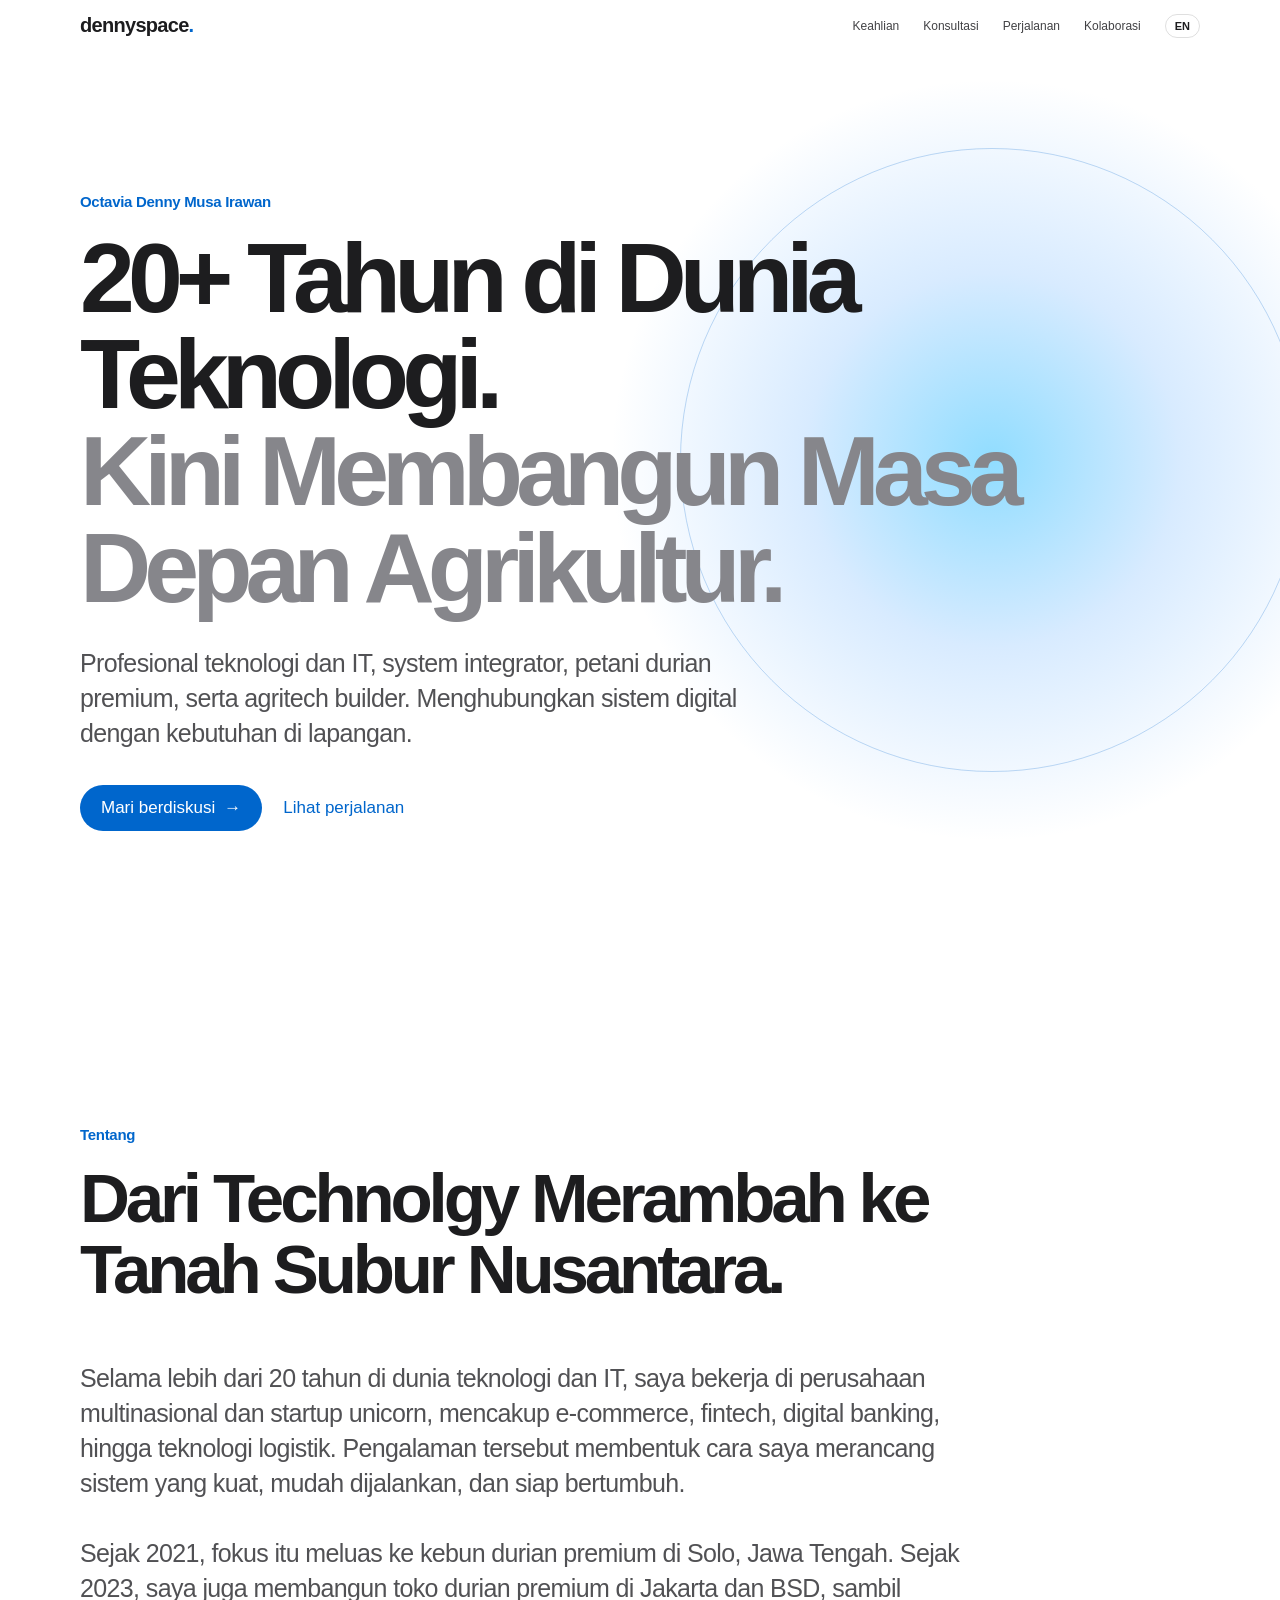
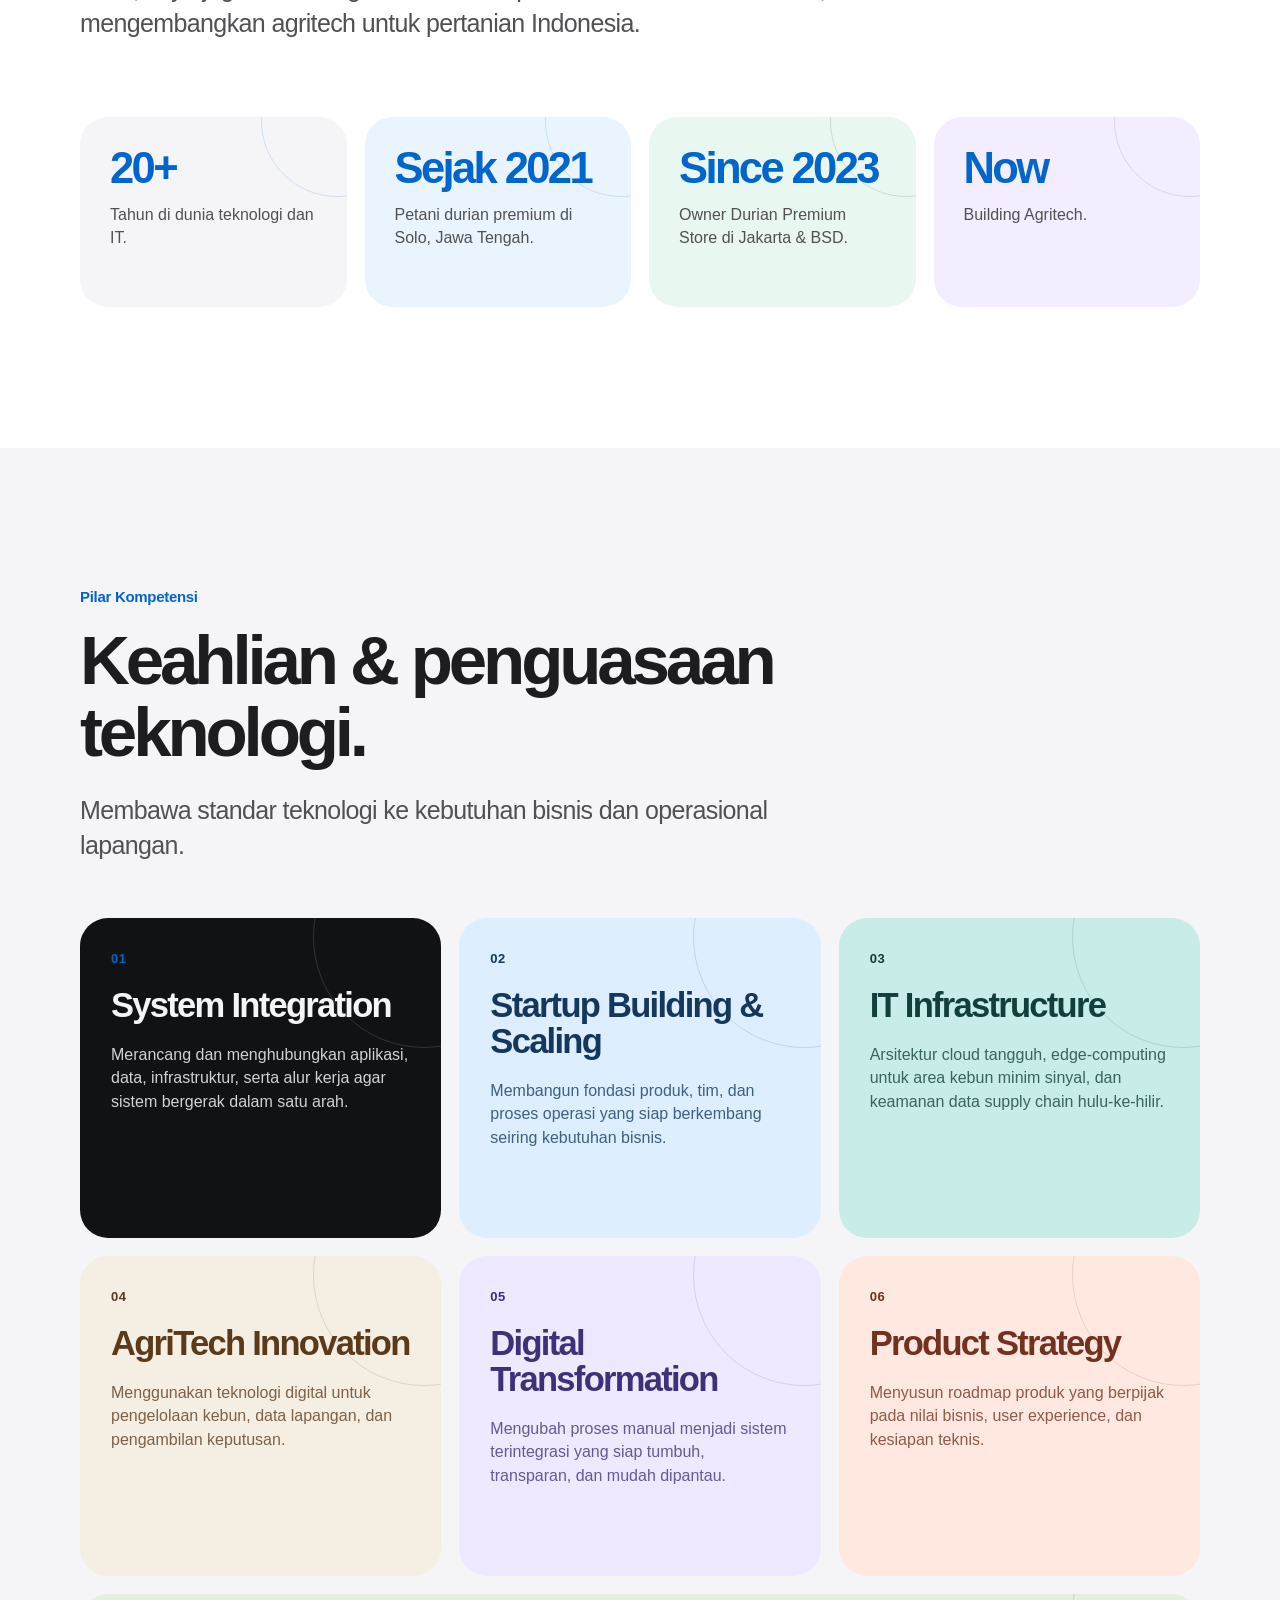
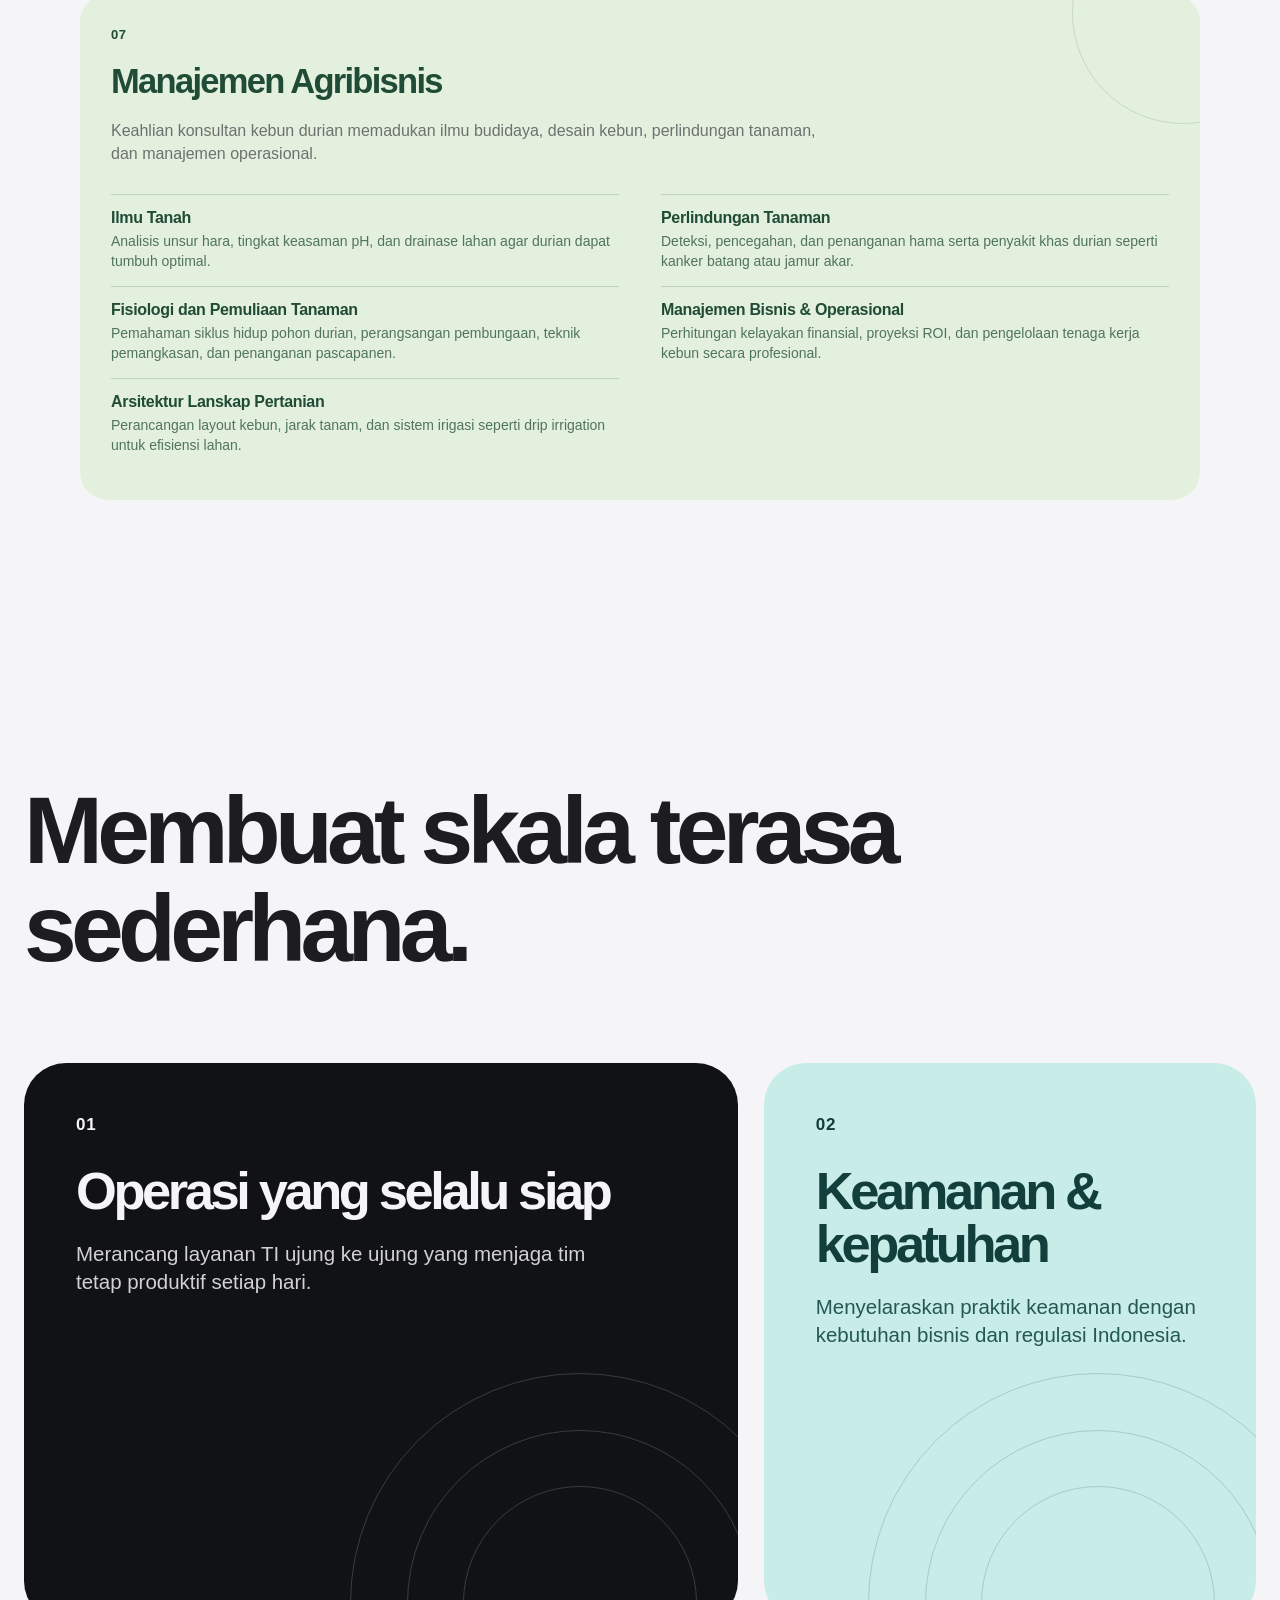
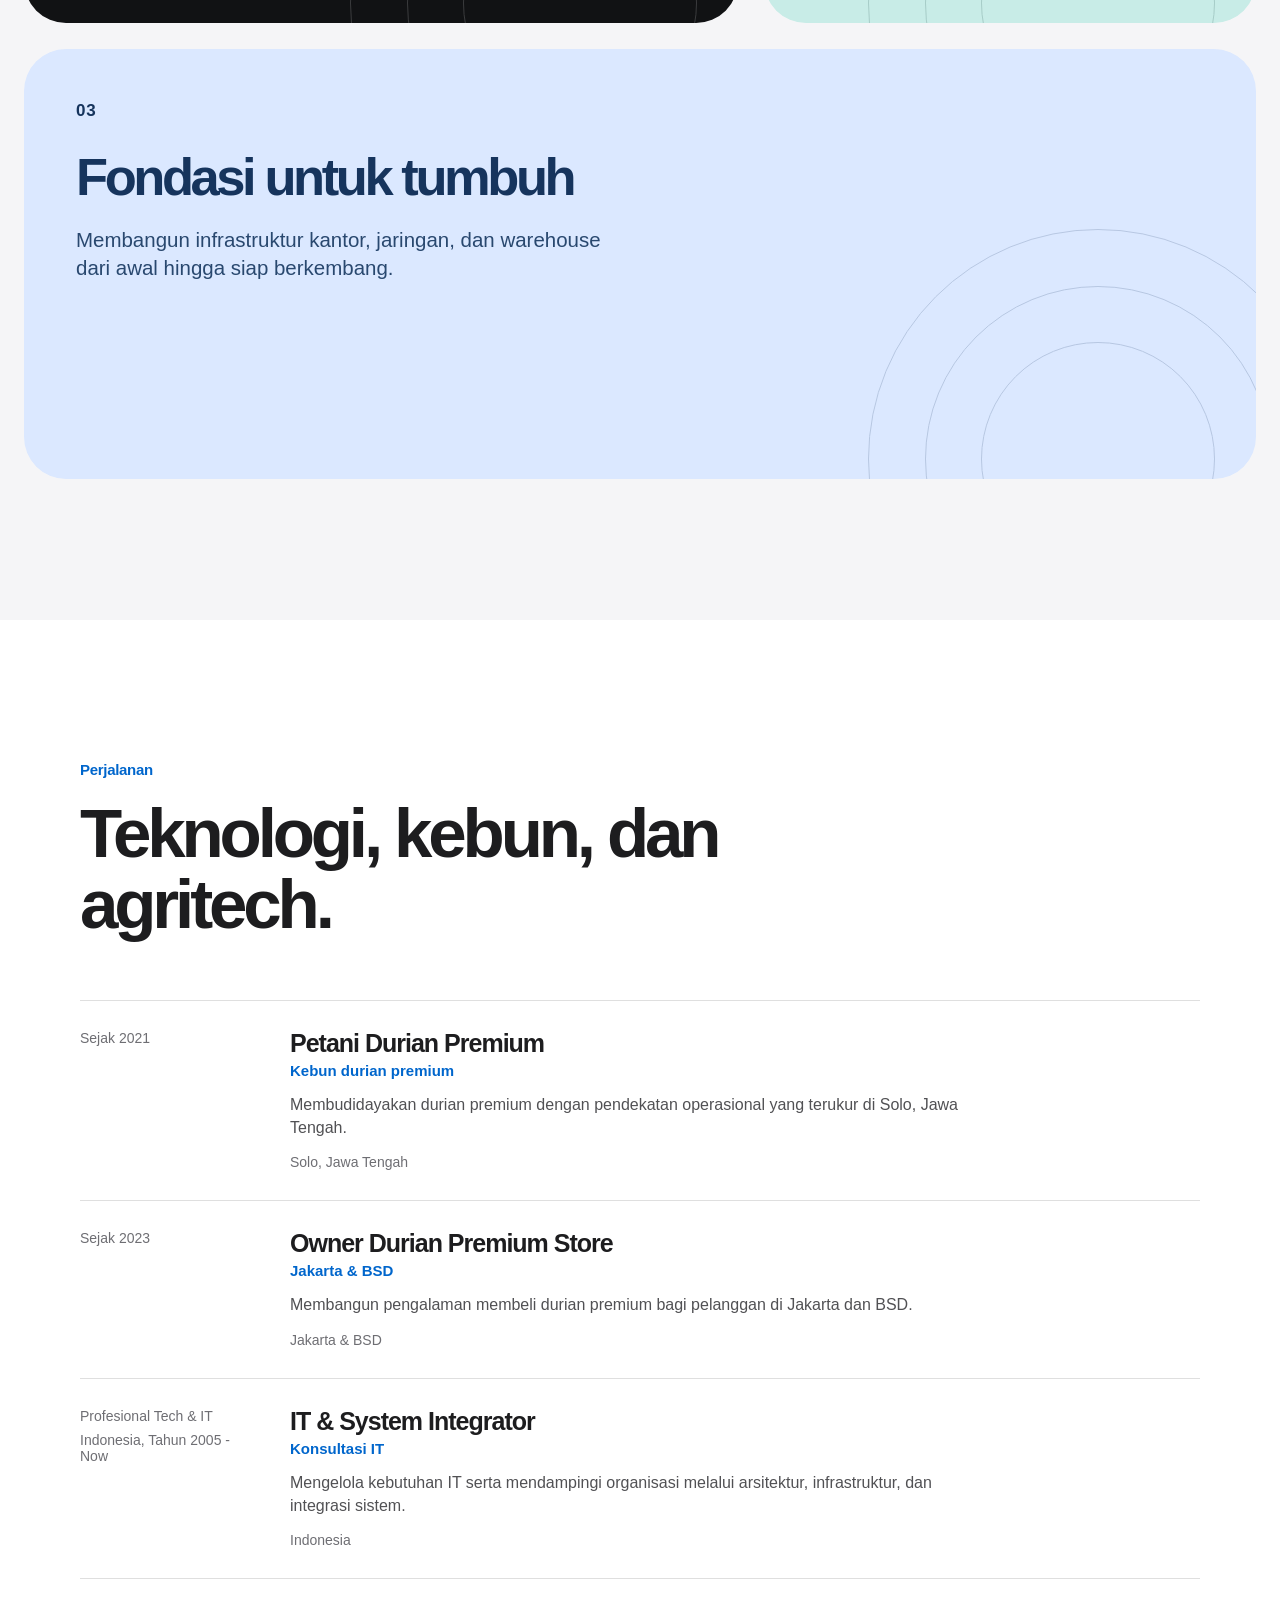
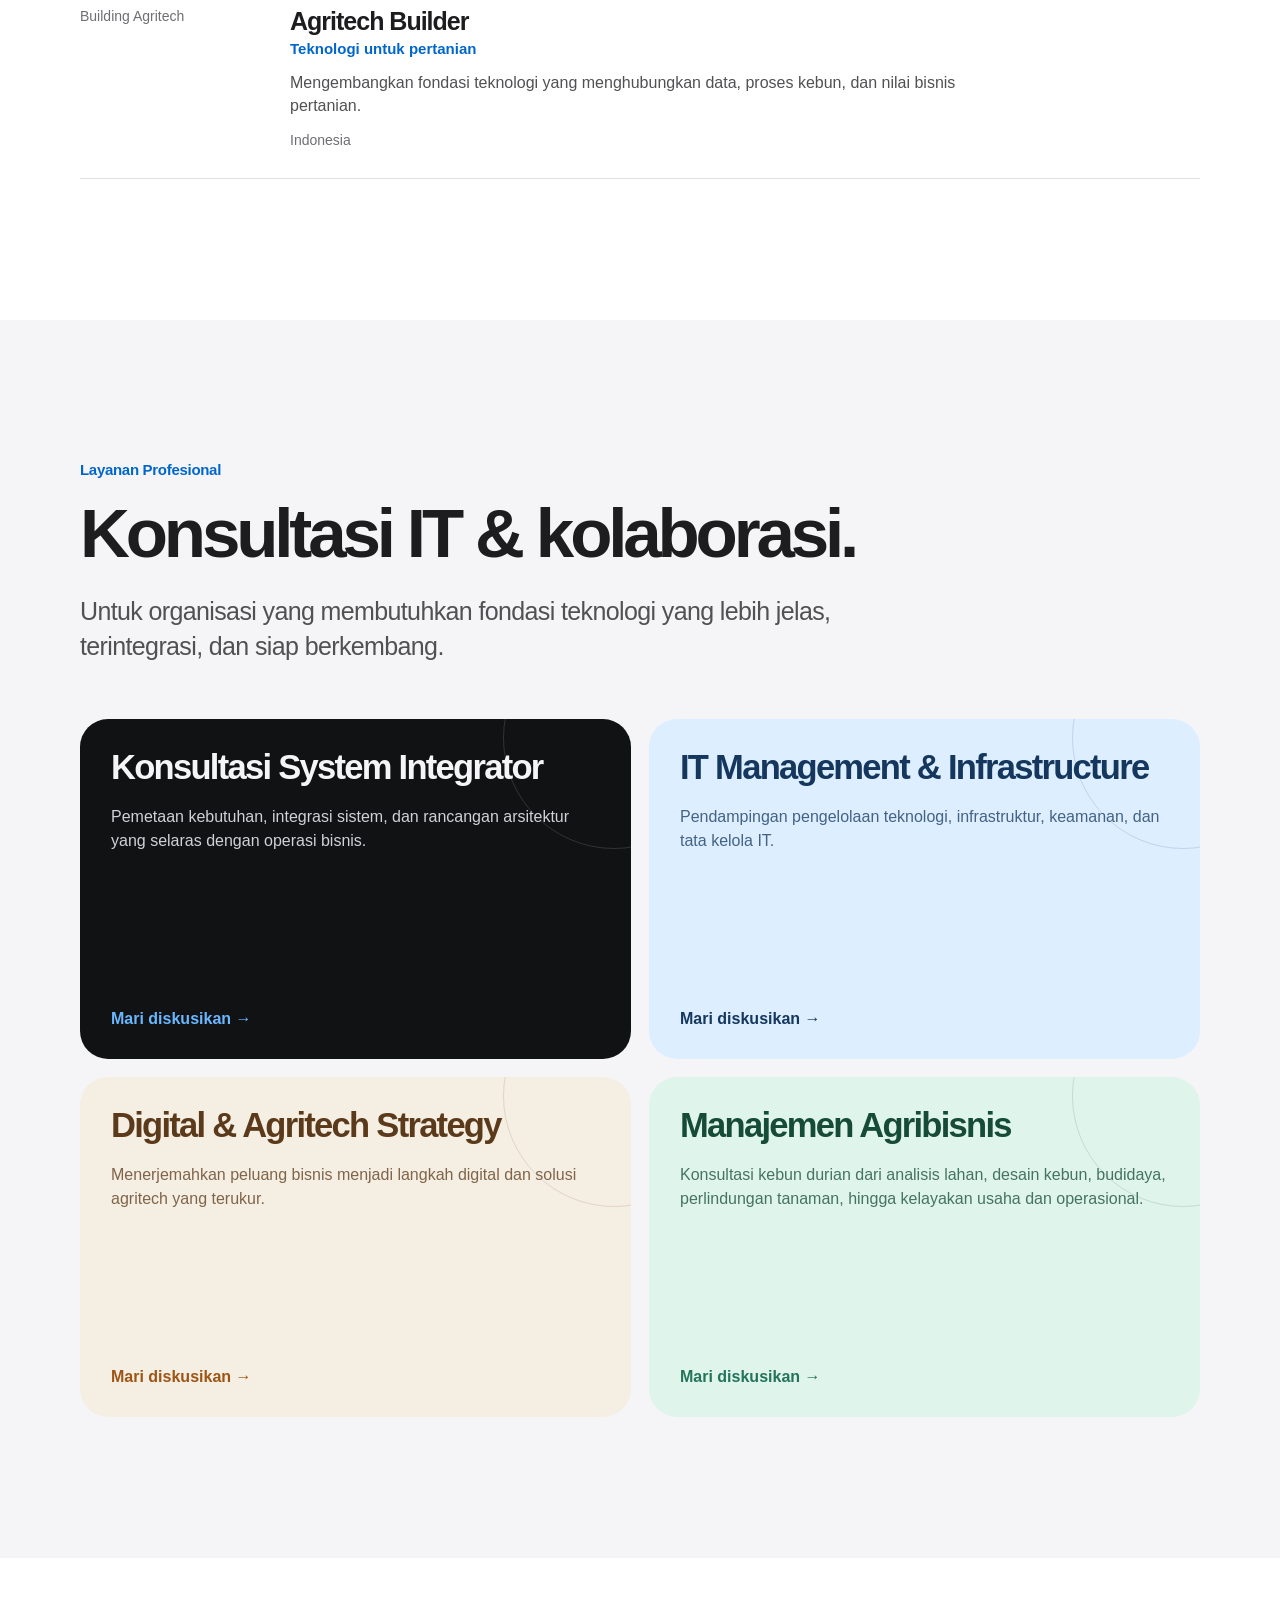
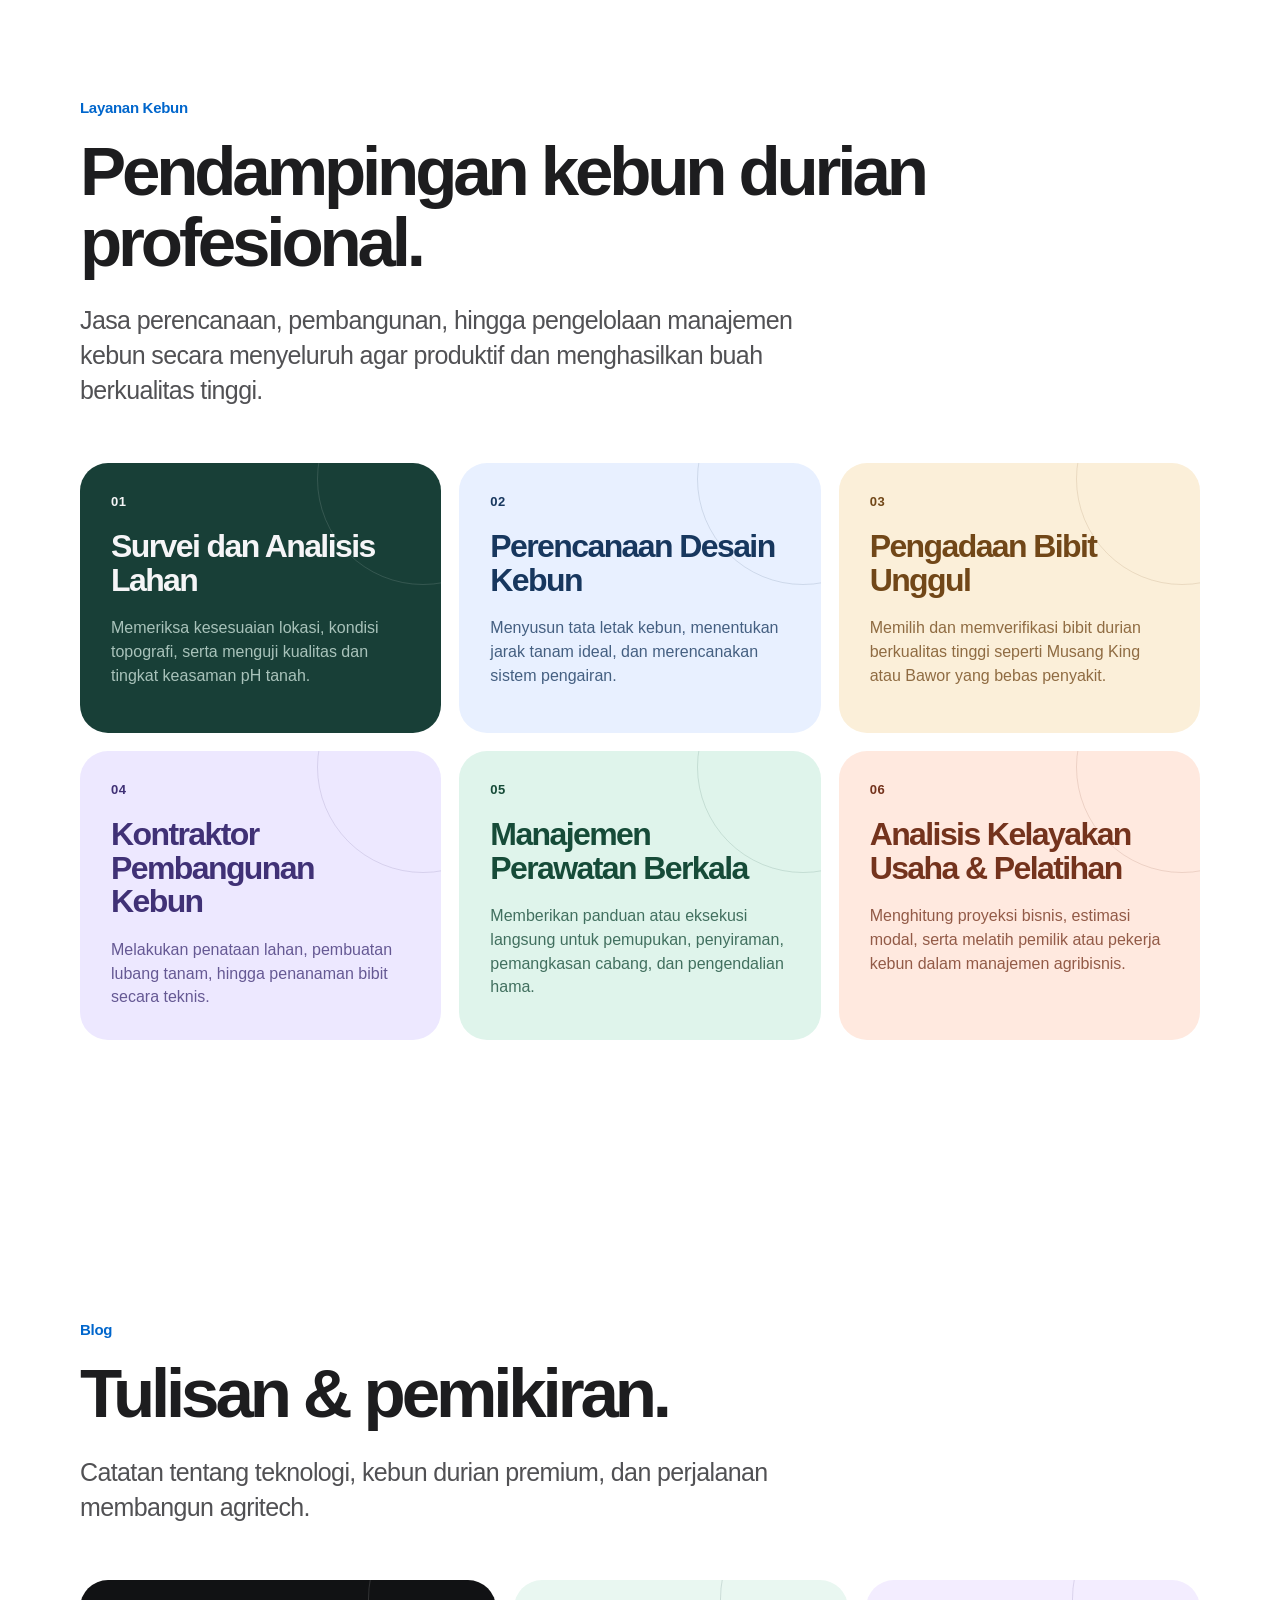
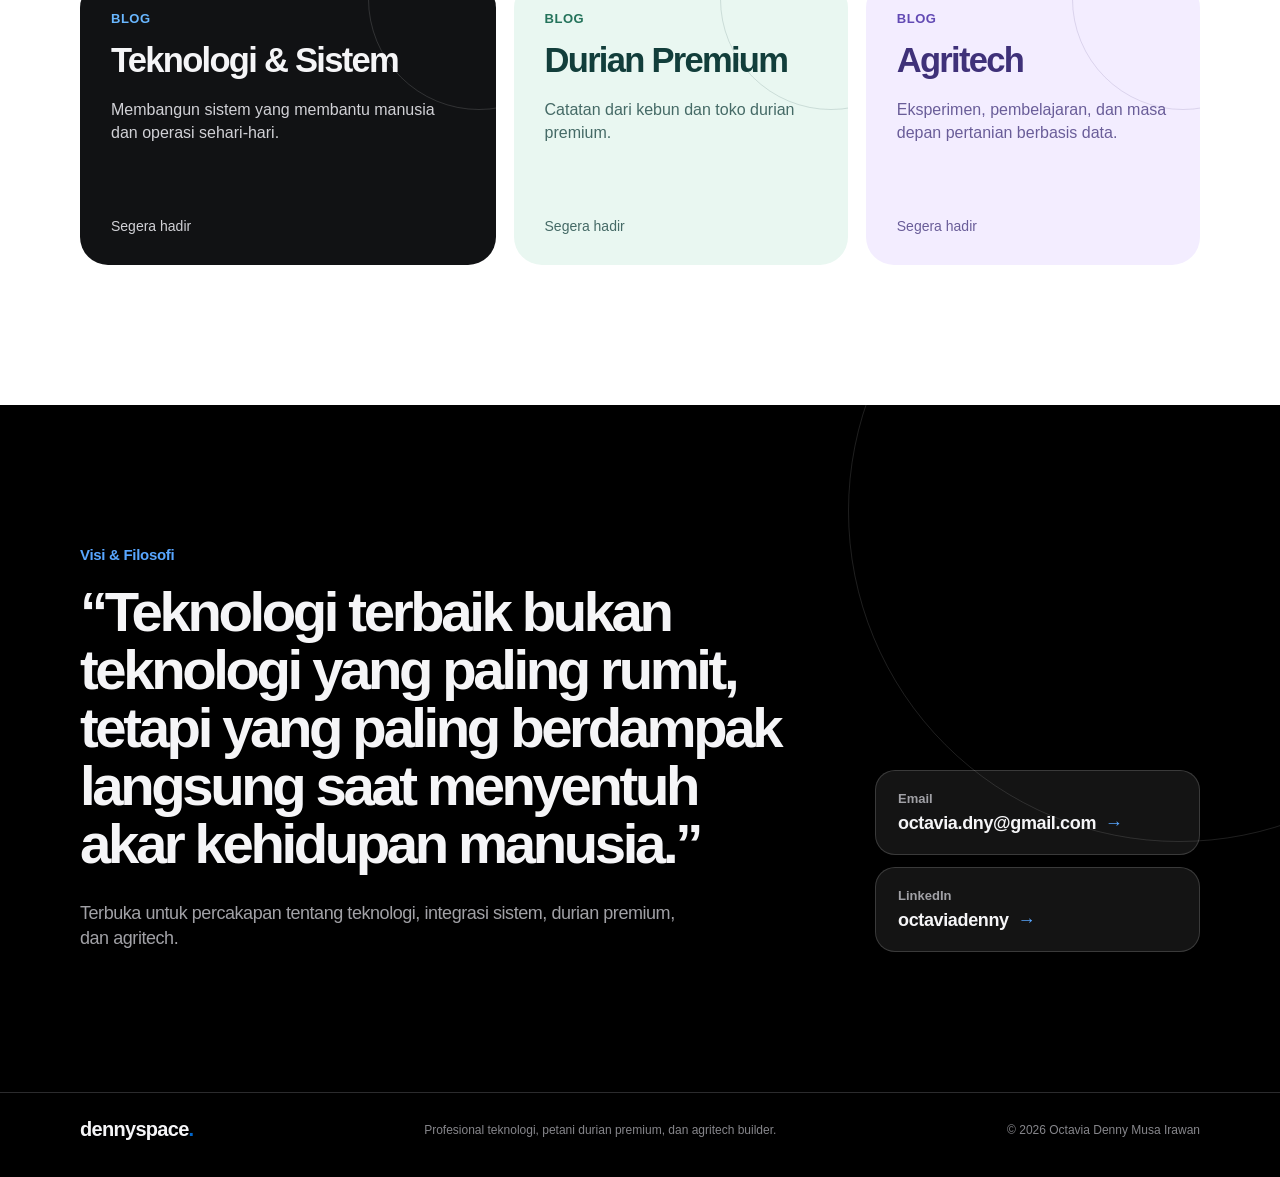
==== commit 57ead385: "feat: add consulting navigation and four-card grid" ====
--- a/index.html
+++ b/index.html
@@ -7,7 +7,7 @@
     <meta name="description" content="Octavia Denny Musa Irawan: Tech & IT professional, premium durian farmer, and agritech builder." />
     <title>Dennyspace: Tech, IT, Premium Durian & Agritech.</title>
     <link rel="icon" href="/favicon.svg" type="image/svg+xml" />
-    <link rel="stylesheet" href="/assets/styles.css?v=20260913.8" />
+    <link rel="stylesheet" href="/assets/styles.css?v=20260913.9" />
     <script>location.replace('/id/');</script>
   </head>
   <body></body>
--- a/assets/styles.css
+++ b/assets/styles.css
@@ -66,6 +66,7 @@
 .work, .services { background: var(--surface); }
 .section-heading > p:not(.eyebrow) { margin: 25px 0 0; max-width: 760px; }
 .competency-grid, .service-grid, .notes-grid { display: grid; gap: 18px; grid-template-columns: repeat(3, 1fr); margin-top: 55px; }
+.service-grid { grid-template-columns: repeat(2, 1fr); }
 .competency-card, .service-card, .note-card { border-radius: 28px; padding: 31px; }
 .competency-card { background: #fff; min-height: 320px; overflow: hidden; position: relative; }
 .competency-card::after, .service-card::after, .note-card::after { border: 1px solid currentColor; border-radius: 50%; content: ""; height: 220px; opacity: .14; position: absolute; right: -94px; top: -92px; width: 220px; }
@@ -126,7 +127,7 @@
 .service-card:nth-child(2) .contact-link { color: #15375e; }
 .service-card:nth-child(3) { background: #f5eee2; color: #5b3a1b; }
 .service-card:nth-child(3) .contact-link { color: #9d5415; }
-.service-card:nth-child(4) { background: #dff4eb; color: #164b38; grid-column: 1 / -1; min-height: 245px; }
+.service-card:nth-child(4) { background: #dff4eb; color: #164b38; }
 .service-card:nth-child(4) .contact-link { color: #24735b; }
 .service-card h3 { margin-top: 0; }
 .service-card .contact-link { color: var(--blue); font-size: 16px; font-weight: 700; margin-top: auto; padding-top: 24px; }
